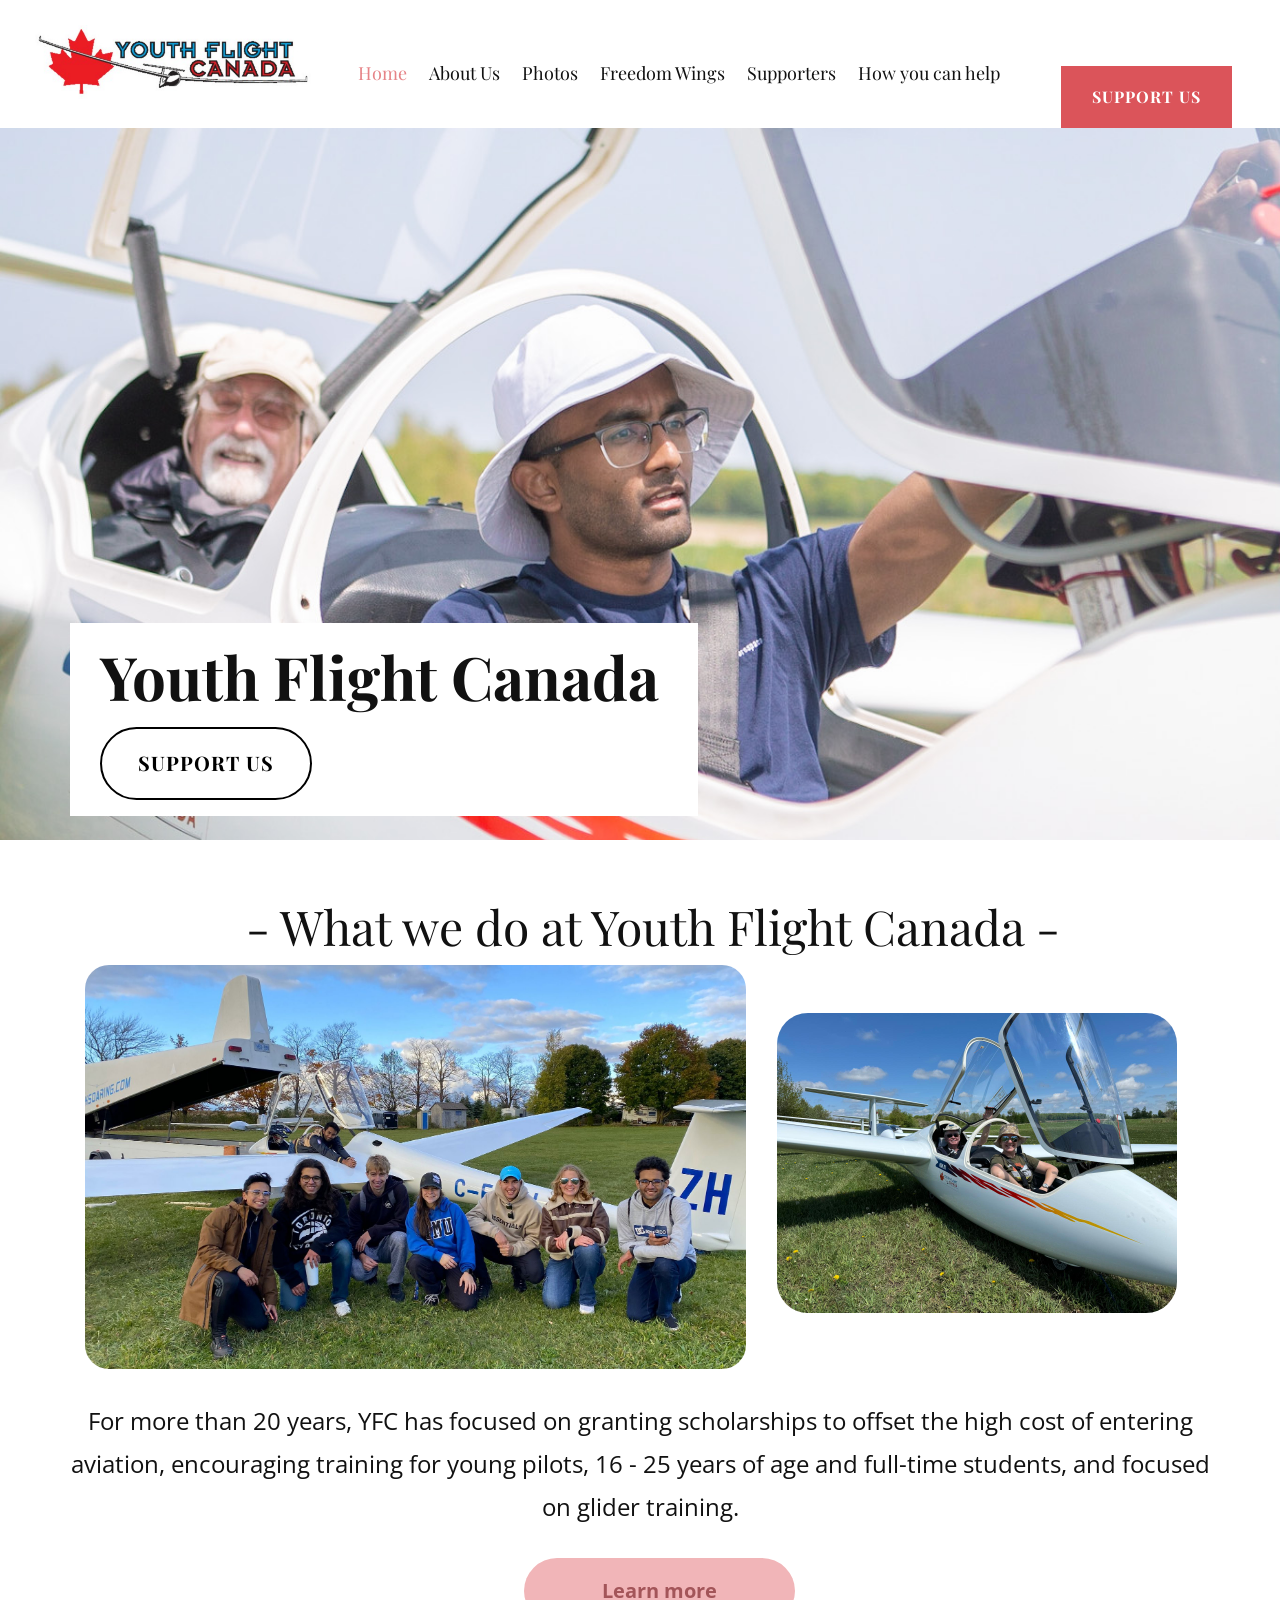
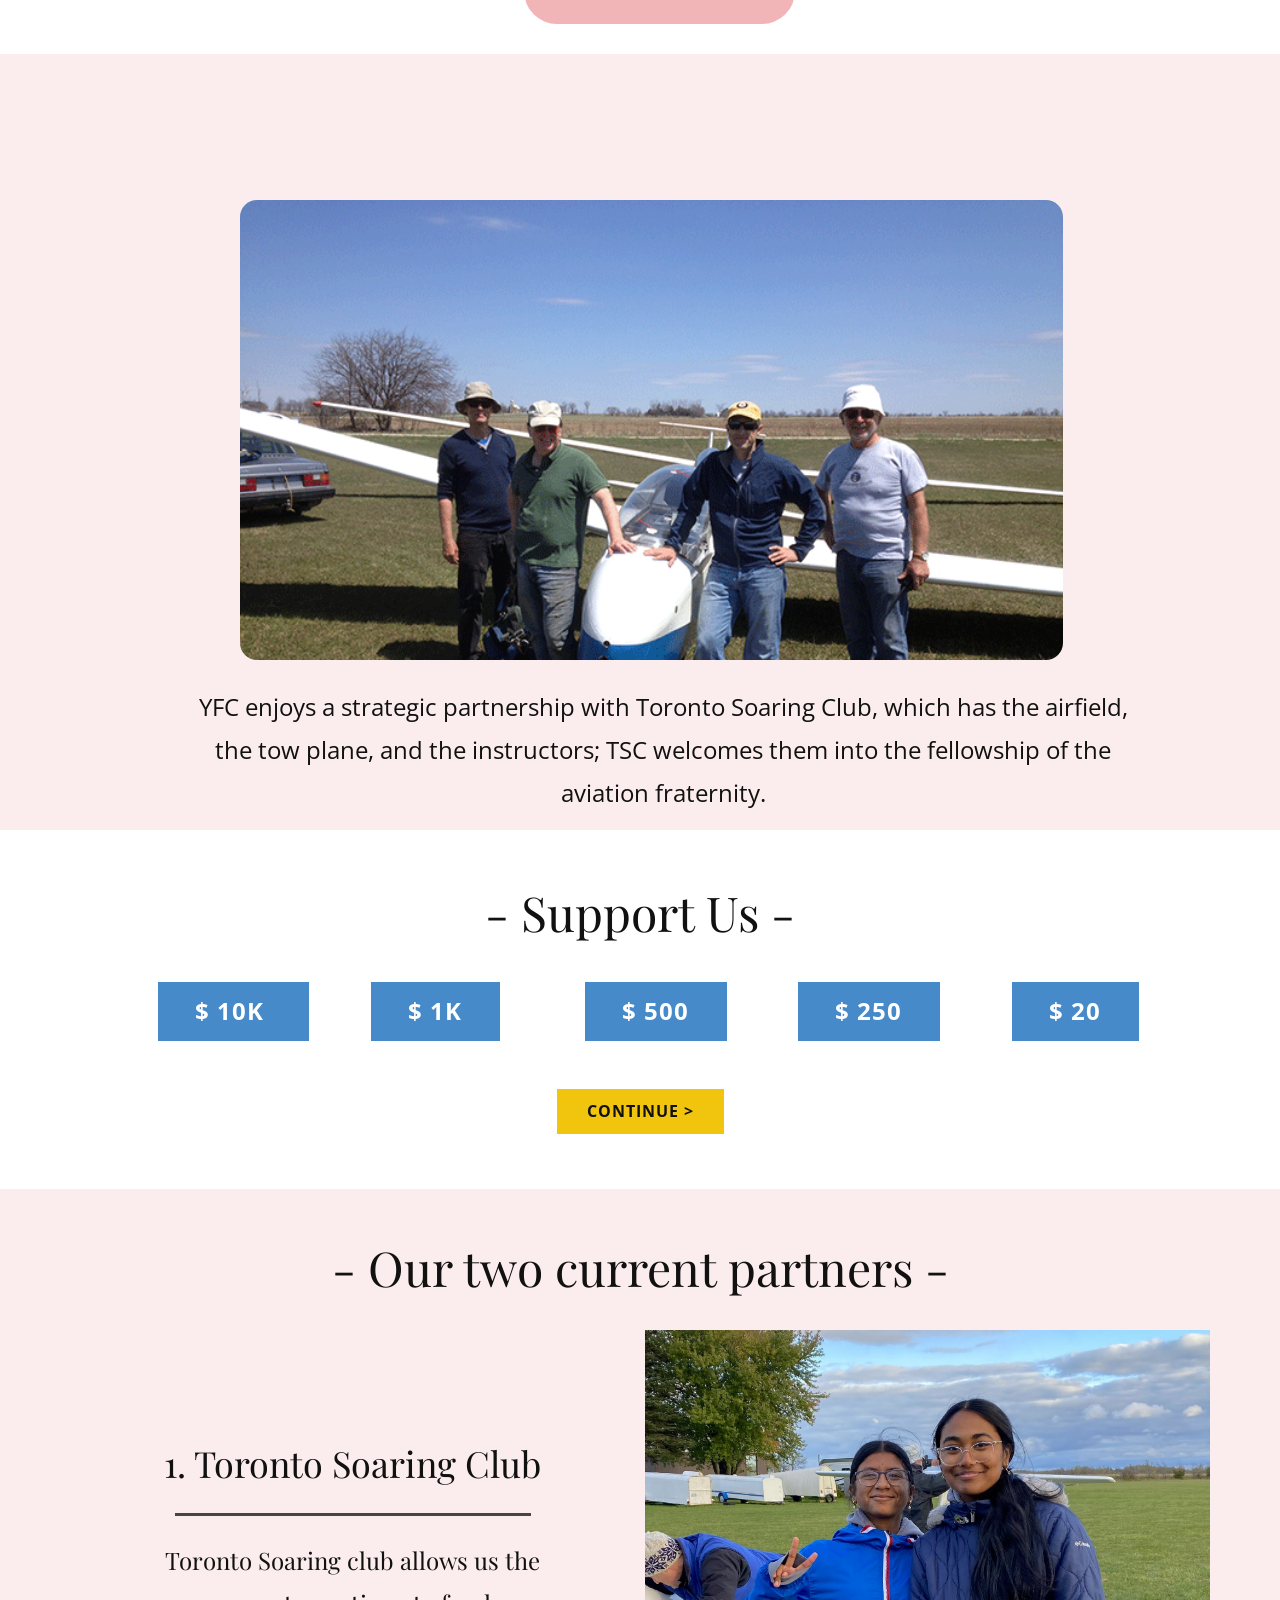
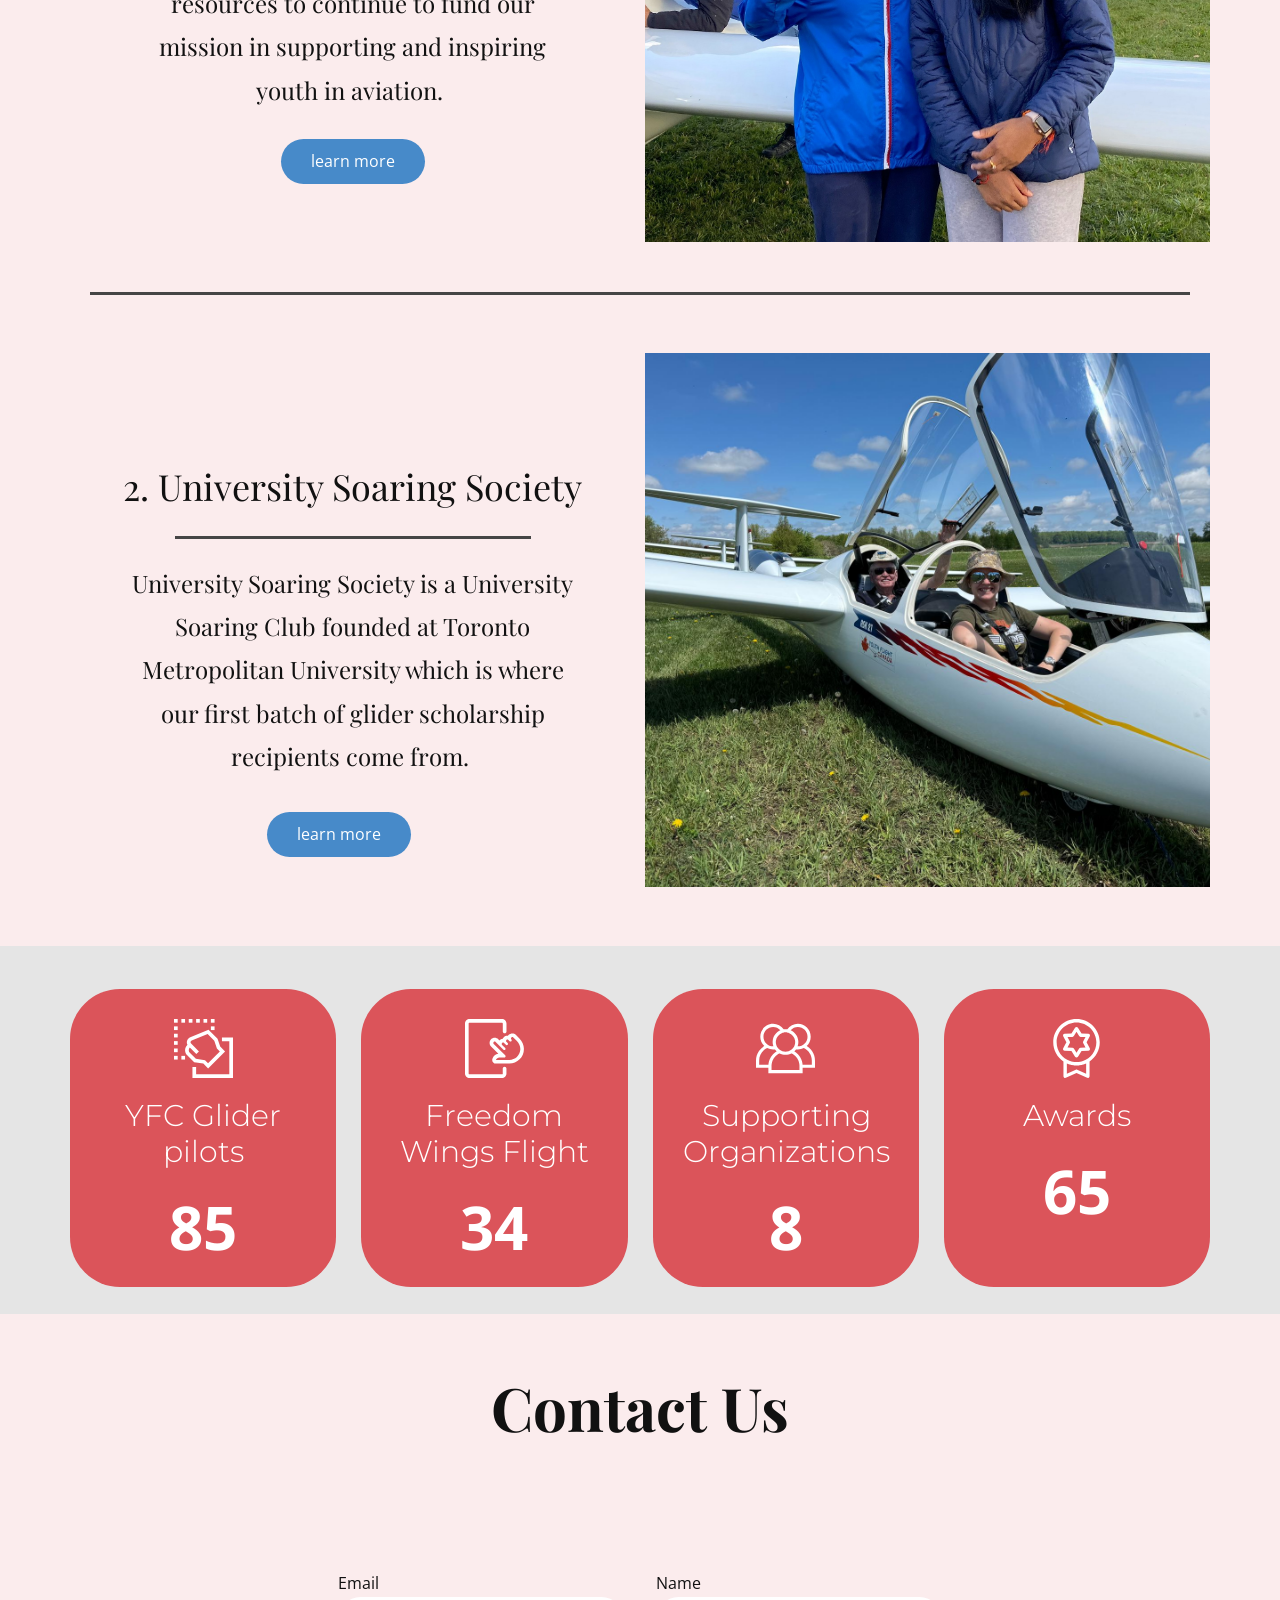
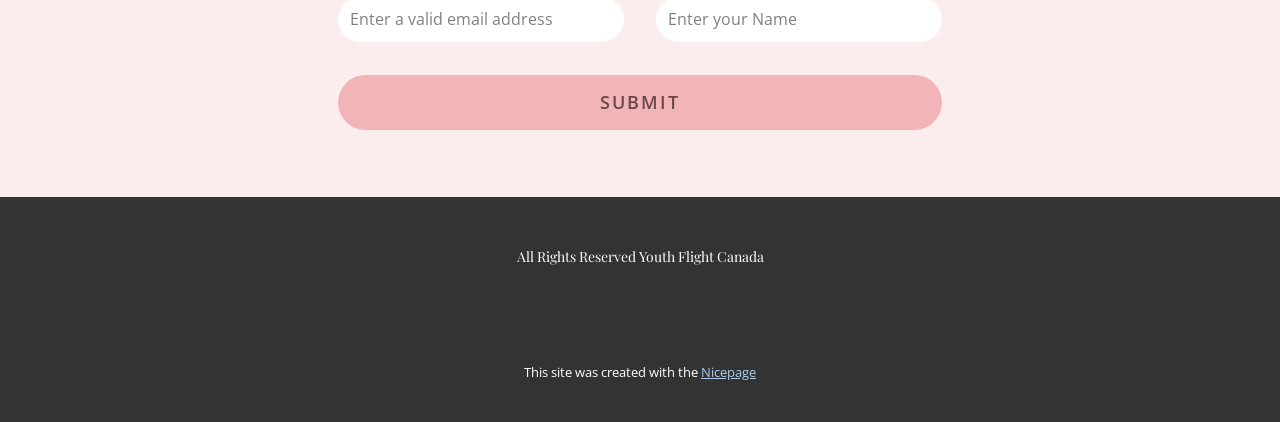
==== index.html @ b26a4bda "update website" ====
<!DOCTYPE html>
<html style="font-size: 16px;" lang="en"><head>
    <meta name="viewport" content="width=device-width, initial-scale=1.0">
    <meta charset="utf-8">
    <meta name="keywords" content="​​Interior Design, ​Welcome to Design Studio, ​Project Portfolio, What We Do, ​Transform your space, ​Upcoming Events, Building Services, Contact Us">
    <meta name="description" content="">
    <title>Home</title>
    <link rel="stylesheet" href="nicepage.css" media="screen">
<link rel="stylesheet" href="index.css" media="screen">
    <script class="u-script" type="text/javascript" src="jquery.js" defer=""></script>
    <script class="u-script" type="text/javascript" src="nicepage.js" defer=""></script>
    <meta name="generator" content="Nicepage 6.15.2, nicepage.com">
    <meta name="referrer" content="origin">
    <link id="u-theme-google-font" rel="stylesheet" href="https://fonts.googleapis.com/css?family=Playfair+Display:400,400i,500,500i,600,600i,700,700i,800,800i,900,900i|Open+Sans:300,300i,400,400i,500,500i,600,600i,700,700i,800,800i">
    <link id="u-page-google-font" rel="stylesheet" href="https://fonts.googleapis.com/css?family=Montserrat:100,100i,200,200i,300,300i,400,400i,500,500i,600,600i,700,700i,800,800i,900,900i">
    
    
    
    
    
    
    
    
    
    <script type="application/ld+json">{
		"@context": "http://schema.org",
		"@type": "Organization",
		"name": "Youth Flight Canada",
		"logo": "images/Screenshot2024-06-30at11.22.34AM.png"
}</script>
    <meta name="theme-color" content="#478ac9">
    <meta property="og:title" content="Home">
    <meta property="og:description" content="">
    <meta property="og:type" content="website">
  <meta data-intl-tel-input-cdn-path="intlTelInput/"></head>
  <body data-home-page="Home.html" data-home-page-title="Home" data-path-to-root="./" data-include-products="false" class="u-body u-xl-mode" data-lang="en"><header class="u-clearfix u-header u-white u-header" id="sec-9b5e"><div class="u-clearfix u-sheet u-sheet-1">
        <a href="#" class="u-image u-logo u-image-1" data-image-width="1028" data-image-height="276">
          <img src="images/Screenshot2024-06-30at11.22.34AM.png" class="u-logo-image u-logo-image-1">
        </a>
        <nav class="u-menu u-menu-dropdown u-offcanvas u-menu-1">
          <div class="menu-collapse" style="font-size: 1.125rem; letter-spacing: 0px;" wfd-invisible="true">
            <a class="u-button-style u-custom-left-right-menu-spacing u-custom-padding-bottom u-custom-text-active-color u-custom-top-bottom-menu-spacing u-nav-link u-text-active-palette-1-base u-text-hover-palette-2-base" href="#">
              <svg class="u-svg-link" viewBox="0 0 24 24"><use xlink:href="#menu-hamburger"></use></svg>
              <svg class="u-svg-content" version="1.1" id="menu-hamburger" viewBox="0 0 16 16" x="0px" y="0px" xmlns:xlink="http://www.w3.org/1999/xlink" xmlns="http://www.w3.org/2000/svg"><g><rect y="1" width="16" height="2"></rect><rect y="7" width="16" height="2"></rect><rect y="13" width="16" height="2"></rect>
</g></svg>
            </a>
          </div>
          <div class="u-custom-menu u-nav-container">
            <ul class="u-custom-font u-heading-font u-nav u-unstyled u-nav-1"><li class="u-nav-item"><a class="u-button-style u-nav-link u-text-active-palette-2-light-1 u-text-hover-palette-2-base" href="./" style="padding: 10px 11px;">Home</a>
</li><li class="u-nav-item"><a class="u-button-style u-nav-link u-text-active-palette-2-light-1 u-text-hover-palette-2-base" href="About-Us.html" style="padding: 10px 11px;">About Us</a><div class="u-nav-popup"><ul class="u-h-spacing-20 u-nav u-unstyled u-v-spacing-10"><li class="u-nav-item"><a class="u-button-style u-nav-link u-white">How to Join</a>
</li><li class="u-nav-item"><a class="u-button-style u-nav-link u-white" href="University-Soaring-Society.html">University Soaring Society</a>
</li><li class="u-nav-item"><a class="u-button-style u-nav-link u-white" href="Toronto-Soaring-Club.html">Toronto Soaring</a>
</li></ul>
</div>
</li><li class="u-nav-item"><a class="u-button-style u-nav-link u-text-active-palette-2-light-1 u-text-hover-palette-2-base" href="Photos.html" style="padding: 10px 11px;">Photos</a>
</li><li class="u-nav-item"><a class="u-button-style u-nav-link u-text-active-palette-2-light-1 u-text-hover-palette-2-base" href="Freedom-Wings.html" style="padding: 10px 11px;">Freedom Wings</a>
</li><li class="u-nav-item"><a class="u-button-style u-nav-link u-text-active-palette-2-light-1 u-text-hover-palette-2-base" href="Support.html" style="padding: 10px 11px;">Supporters</a>
</li><li class="u-nav-item"><a class="u-button-style u-nav-link u-text-active-palette-2-light-1 u-text-hover-palette-2-base" href="Help-Us.html" style="padding: 10px 11px;">How you can help</a>
</li></ul>
          </div>
          <div class="u-custom-menu u-nav-container-collapse" wfd-invisible="true">
            <div class="u-black u-container-style u-inner-container-layout u-opacity u-opacity-95 u-sidenav">
              <div class="u-inner-container-layout u-sidenav-overflow">
                <div class="u-menu-close"></div>
                <ul class="u-align-center u-nav u-popupmenu-items u-unstyled u-nav-3"><li class="u-nav-item"><a class="u-button-style u-nav-link" href="./">Home</a>
</li><li class="u-nav-item"><a class="u-button-style u-nav-link" href="About-Us.html">About Us</a><div class="u-nav-popup"><ul class="u-h-spacing-20 u-nav u-unstyled u-v-spacing-10"><li class="u-nav-item"><a class="u-button-style u-nav-link">How to Join</a>
</li><li class="u-nav-item"><a class="u-button-style u-nav-link" href="University-Soaring-Society.html">University Soaring Society</a>
</li><li class="u-nav-item"><a class="u-button-style u-nav-link" href="Toronto-Soaring-Club.html">Toronto Soaring</a>
</li></ul>
</div>
</li><li class="u-nav-item"><a class="u-button-style u-nav-link" href="Photos.html">Photos</a>
</li><li class="u-nav-item"><a class="u-button-style u-nav-link" href="Freedom-Wings.html">Freedom Wings</a>
</li><li class="u-nav-item"><a class="u-button-style u-nav-link" href="Support.html">Supporters</a>
</li><li class="u-nav-item"><a class="u-button-style u-nav-link" href="Help-Us.html">How you can help</a>
</li></ul>
              </div>
            </div>
            <div class="u-black u-menu-overlay u-opacity u-opacity-70" wfd-invisible="true"></div>
          </div>
        </nav>
        <a href="https://www.canadahelps.org/en/dn/15959" class="u-active-grey-15 u-border-none u-btn u-button-style u-custom-font u-heading-font u-hidden-xs u-hover-palette-1-base u-palette-2-base u-btn-1" target="_blank">support us </a>
      </div></header>
    <section class="u-clearfix u-image u-section-1" id="carousel_a6dd" data-image-width="1365" data-image-height="2048">
      <div class="u-clearfix u-sheet u-sheet-1">
        <div class="custom-expanded u-align-left u-container-style u-group u-white u-group-1" data-animation-name="customAnimationIn" data-animation-duration="1500" data-animation-delay="500">
          <div class="u-container-layout u-container-layout-1">
            <h1 class="u-align-left u-text u-text-1" data-animation-name="" data-animation-duration="0" data-animation-delay="0" data-animation-direction="">Youth Flight Canada</h1>
            <a href="#" class="u-active-grey-80 u-align-center u-border-2 u-border-active-grey-80 u-border-black u-border-hover-grey-80 u-btn u-btn-round u-button-style u-custom-font u-heading-font u-hover-grey-80 u-none u-radius-50 u-btn-1">support us </a>
          </div>
        </div>
      </div>
    </section>
    <section class="u-clearfix u-section-2" id="sec-aaba">
      <div class="u-clearfix u-sheet u-sheet-1">
        <h2 class="u-align-center u-text u-text-1">- What we do at Youth Flight Canada -&nbsp;</h2>
        <img class="u-image u-image-round u-radius u-image-1" src="images/IMG_1045.JPG" alt="" data-image-width="1920" data-image-height="1185">
        <img class="u-image u-image-round u-radius u-image-2" src="images/WhatsAppImage2024-05-21aS20.29.07.jpeg" alt="" data-image-width="1600" data-image-height="1200">
        <p class="u-align-center u-text u-text-default u-text-2"> For more than 20 years, YFC has focused on granting scholarships to offset the high cost of entering aviation, encouraging training for young pilots, 16 - 25 years of age and full-time students, and focused on glider training. <br>
        </p>
        <a href="#" class="u-active-palette-2-light-1 u-align-center u-border-none u-btn u-btn-round u-button-style u-hover-palette-2-light-1 u-palette-2-light-2 u-radius u-text-palette-2-dark-1 u-btn-1">Learn more </a>
      </div>
    </section>
    <section class="u-clearfix u-palette-2-light-3 u-section-3" id="carousel_c524">
      <div class="u-clearfix u-sheet u-sheet-1">
        <h2 class="u-text u-text-1" data-animation-name="customAnimationIn" data-animation-duration="1500">- Toronto Soaring &amp; Youth Flight Canada -&nbsp;&nbsp;</h2>
        <img class="u-image u-image-round u-radius u-image-1" src="images/May11-2014-1.png" alt="" data-image-width="680" data-image-height="510">
        <p class="u-align-center u-text u-text-2"> YFC enjoys a strategic partnership with Toronto Soaring Club, which has the airfield, the tow plane, and the instructors; TSC welcomes them into the fellowship of the aviation fraternity.<br>
        </p>
      </div>
    </section>
    <section class="u-align-center u-clearfix u-white u-section-4" id="carousel_9206">
      <div class="u-clearfix u-sheet u-sheet-1">
        <h2 class="u-text u-text-1">&nbsp;- Support Us -&nbsp;</h2>
        <div class="u-list u-list-1">
          <div class="u-repeater u-repeater-1">
            <div class="u-container-style u-list-item u-repeater-item">
              <div class="u-container-layout u-similar-container u-container-layout-1">
                <a href="#" class="u-btn u-button-style u-custom-item u-hover-palette-1-dark-1 u-palette-1-base u-btn-1">$ 10k&nbsp;</a>
              </div>
            </div>
            <div class="u-container-style u-list-item u-repeater-item">
              <div class="u-container-layout u-similar-container u-container-layout-2">
                <a href="#" class="u-btn u-button-style u-custom-item u-hover-palette-1-dark-1 u-palette-1-base u-btn-2">$ 1k</a>
              </div>
            </div>
            <div class="u-container-style u-list-item u-repeater-item">
              <div class="u-container-layout u-similar-container u-container-layout-3">
                <a href="#" class="u-btn u-button-style u-custom-item u-hover-palette-1-dark-1 u-palette-1-base u-btn-3">$ 500 </a>
              </div>
            </div>
            <div class="u-container-style u-list-item u-repeater-item">
              <div class="u-container-layout u-similar-container u-container-layout-4">
                <a href="#" class="u-btn u-button-style u-custom-item u-hover-palette-1-dark-1 u-palette-1-base u-btn-4">$ 250 </a>
              </div>
            </div>
            <div class="u-container-style u-list-item u-repeater-item">
              <div class="u-container-layout u-similar-container u-container-layout-5">
                <a href="#" class="u-btn u-button-style u-custom-item u-hover-palette-1-dark-1 u-palette-1-base u-btn-5">$ 20 </a>
              </div>
            </div>
          </div>
        </div>
        <a href="#" class="u-btn u-button-style u-hover-palette-1-dark-1 u-palette-3-base u-btn-6">continue &gt; </a>
      </div>
    </section>
    <section class="u-clearfix u-palette-2-light-3 u-section-5" id="sec-a374">
      <div class="u-clearfix u-sheet u-sheet-1">
        <h2 class="u-align-center u-text u-text-1">- Our two current partners - </h2>
        <div class="data-layout-selected u-clearfix u-expanded-width u-gutter-10 u-layout-wrap u-layout-wrap-1">
          <div class="u-layout" style="">
            <div class="u-layout-row" style="">
              <div class="u-container-style u-layout-cell u-left-cell u-size-30 u-size-xs-60 u-layout-cell-1" src="">
                <div class="u-container-layout u-container-layout-1">
                  <p class="u-align-center u-custom-font u-heading-font u-text u-text-2">1. Toronto Soaring Club</p>
                  <div class="u-border-3 u-border-grey-dark-1 u-line u-line-horizontal u-line-1"></div>
                  <p class="u-align-center u-custom-font u-heading-font u-text u-text-3">Toronto Soaring club allows us the resources to continue to fund our mission in supporting and inspiring youth in aviation.&nbsp;</p>
                  <a href="#" class="u-align-center u-btn u-btn-round u-button-style u-radius-50 u-btn-1">learn more</a>
                </div>
              </div>
              <div class="u-align-center u-container-style u-image u-layout-cell u-right-cell u-size-30 u-size-xs-60 u-image-1" src="" data-image-width="2048" data-image-height="1686">
                <div class="u-container-layout u-valign-middle u-container-layout-2" src=""></div>
              </div>
            </div>
          </div>
        </div>
        <div class="u-border-3 u-border-grey-dark-1 u-line u-line-horizontal u-line-2"></div>
        <div class="data-layout-selected u-clearfix u-expanded-width u-gutter-10 u-layout-wrap u-layout-wrap-2">
          <div class="u-layout" style="">
            <div class="u-layout-row" style="">
              <div class="u-container-style u-layout-cell u-left-cell u-size-30 u-size-xs-60 u-layout-cell-3" src="">
                <div class="u-container-layout u-container-layout-3">
                  <p class="u-align-center u-custom-font u-heading-font u-text u-text-4">2. University Soaring Society</p>
                  <div class="u-border-3 u-border-grey-dark-1 u-line u-line-horizontal u-line-3"></div>
                  <p class="u-align-center u-custom-font u-heading-font u-text u-text-5">University Soaring Society is a University Soaring Club founded at Toronto Metropolitan University which is where our first batch of glider scholarship recipients come from.&nbsp;</p>
                  <a href="#" class="u-align-center u-btn u-btn-round u-button-style u-radius-50 u-btn-2">learn more</a>
                </div>
              </div>
              <div class="u-align-center u-container-style u-image u-layout-cell u-right-cell u-size-30 u-size-xs-60 u-image-2" src="" data-image-width="1600" data-image-height="1200">
                <div class="u-container-layout u-valign-middle u-container-layout-4" src=""></div>
              </div>
            </div>
          </div>
        </div>
      </div>
    </section>
    <section class="u-align-center u-clearfix u-grey-10 u-section-6" src="" id="carousel_d8b4">
      <div class="u-clearfix u-sheet u-sheet-1">
        <div class="u-expanded-width u-list u-list-1">
          <div class="u-repeater u-repeater-1">
            <div class="u-align-center u-container-style u-list-item u-palette-2-base u-radius-50 u-repeater-item u-shape-round u-video-cover">
              <div class="u-container-layout u-similar-container u-valign-middle-md u-valign-middle-sm u-valign-middle-xs u-container-layout-1"><span class="u-icon u-icon-circle u-text-white u-icon-1"><svg class="u-svg-link" preserveAspectRatio="xMidYMin slice" viewBox="0 0 128 128" style=""><use xlink:href="#svg-07bd"></use></svg><svg class="u-svg-content" viewBox="0 0 128 128" id="svg-07bd"><polygon points="104 40 104 48 120 48 120 120 48 120 48 104 40 104 40 128 128 128 128 40"></polygon><rect x="80" width="8" height="8"></rect><rect x="16" width="8" height="8"></rect><rect x="32" width="8" height="8"></rect><rect x="16" y="80" width="8" height="8"></rect><rect x="48" width="8" height="8"></rect><rect x="64" width="8" height="8"></rect><rect width="8" height="8"></rect><rect y="48" width="8" height="8"></rect><rect y="64" width="8" height="8"></rect><rect y="32" width="8" height="8"></rect><rect y="16" width="8" height="8"></rect><rect x="80" y="16" width="8" height="8"></rect><rect y="80" width="8" height="8"></rect><path d="m63.6 96.8 10.4 10.4 36.8-36.8-10.6-10.6-5.7-17-19.6-19.5-39.5 16.2c-6.1 2.5-9.1 9.5-6.5 15.7l0.3 0.6-0.5 0.5c-6.2 6.2-6.2 16.4 0 22.6l15.1 15.1 19.8 2.8zm-31.6-29.2c0-2.1 0.8-4.2 2.3-5.7l14.1 14.1 5.7-5.7-17-17c-1.6-1.6-1.6-4.1 0-5.7 0.4-0.4 0.8-0.7 1.3-0.9l34.6-14 14.4 14.4 5.7 17 6.3 6.3-25.5 25.5-6.6-6.6-19.8-2.8-13.2-13.3c-1.5-1.5-2.3-3.5-2.3-5.6z"></path></svg>
            
            
          </span>
                <h4 class="u-custom-font u-font-montserrat u-text u-text-body-alt-color u-text-default u-text-1">YFC Glider pilots</h4>
                <p class="u-text u-text-body-alt-color u-text-default u-text-2" data-animation-name="counter" data-animation-event="scroll" data-animation-duration="3000">100</p>
              </div>
            </div>
            <div class="u-align-center u-container-style u-list-item u-palette-2-base u-radius-50 u-repeater-item u-shape-round u-video-cover">
              <div class="u-container-layout u-similar-container u-valign-middle-md u-valign-middle-sm u-valign-middle-xs u-container-layout-2"><span class="u-icon u-icon-circle u-text-white u-icon-2"><svg class="u-svg-link" preserveAspectRatio="xMidYMin slice" viewBox="0 0 128 128" style=""><use xlink:href="#svg-5545"></use></svg><svg class="u-svg-content" viewBox="0 0 128 128" id="svg-5545"><path d="m102.7 39.2c0.8 0 1.5 0.3 2.1 0.9l7.8 7.8c4.8 4.8 7.7 11.5 7.4 18.3-0.6 12.6-11 22.6-23.7 22.6h-29c-0.1 0-0.1-0.1-0.1-0.2 1.1-3 4.1-5.2 7.5-5.2h10.5c0.9 0 1.8-0.4 2.3-1.1 0.8-1.1 0.7-2.6-0.3-3.5l-24.9-24.8c-0.6-0.6-0.9-1.3-0.9-2.1s0.3-1.5 0.9-2.1 1.3-0.8 2.1-0.8 1.5 0.3 2.1 0.8l16.9 16.9c0.5 0.5 1.2 0.8 1.9 0.8s1.4-0.3 1.9-0.8 0.8-1.2 0.8-1.9-0.3-1.4-0.8-1.9l-6.7-6.7c-0.6-0.6-0.9-1.3-0.9-2.1s0.3-1.5 0.9-2.1 1.3-0.8 2.1-0.8 1.5 0.3 2.1 0.8l4 4c0.5 0.5 1.2 0.8 1.9 0.8s1.4-0.3 1.9-0.8 0.8-1.2 0.8-1.9-0.3-1.4-0.8-1.9l-2.7-2.7c-0.5-0.5-0.8-1.2-0.8-2s0.3-1.5 0.9-2.1 1.3-0.9 2.1-0.9 1.5 0.3 2.1 0.9l2.7 2.7c0.5 0.5 1.2 0.8 1.9 0.8s1.4-0.3 1.9-0.8 0.8-1.2 0.8-1.9-0.2-1.3-0.7-1.8c-0.8-0.9-1.2-2.1-0.8-3.3 0.5-1.3 1.6-1.9 2.8-1.9m0-8c-2.9 0-5.7 1.1-7.8 3.2-0.7 0.7-1.2 1.4-1.7 2.1 0 0-0.1 0.1-0.1 0-0.4 0-0.8-0.1-1.1-0.1-2.9 0-5.7 1.1-7.8 3.2-1 1-1.8 2.2-2.3 3.4 0 0 0 0.1-0.1 0.1-2.6 0.2-5.1 1.3-6.9 3.2l-0.2 0.2-2.5-2.5c-2-2-4.9-3.2-7.8-3.2s-5.7 1.1-7.8 3.2-3.2 4.9-3.2 7.8c0 3 1.2 5.7 3.2 7.8l15.8 15.8c0.1 0.1 0 0.2-0.1 0.2-5.8 0.8-10.8 4.8-12.8 10.5-1.9 5.2 2 10.7 7.5 10.7h29.1c8.5 0 16.4-3.3 22.4-9.3 6.1-6.1 9.4-14.3 9.3-23-0.1-8.4-3.8-16.4-9.8-22.4l-7.8-7.8c-1.8-2-4.6-3.1-7.5-3.1z"></path><path d="m82.1 118c0 1.1-0.9 2-2 2h-70.2c-1.1 0-2-0.9-2-2v-108c0-1.1 0.9-2 2-2h70.1c1.1 0 2 0.9 2 2v16.9c0 2.2 1.8 4 4 4s4-1.8 4-4v-16.9c0-5.5-4.5-10-9.9-10h-70.2c-5.4 0-9.9 4.5-9.9 10v108c0 5.5 4.5 10 9.9 10h70.1c5.5 0 9.9-4.5 9.9-10v-10.6c0-2.2-1.8-4-4-4s-4 1.8-4 4v10.6z"></path></svg>
            
            
          </span>
                <h4 class="u-custom-font u-font-montserrat u-text u-text-body-alt-color u-text-default u-text-3">Freedom Wings Flight </h4>
                <p class="u-text u-text-body-alt-color u-text-default u-text-4" data-animation-name="counter" data-animation-event="scroll" data-animation-duration="3000">40</p>
              </div>
            </div>
            <div class="u-align-center u-container-style u-list-item u-palette-2-base u-radius-50 u-repeater-item u-shape-round u-video-cover">
              <div class="u-container-layout u-similar-container u-valign-middle-md u-valign-middle-sm u-valign-middle-xs u-container-layout-3"><span class="u-icon u-icon-circle u-icon-3"><svg class="u-svg-link" preserveAspectRatio="xMidYMin slice" viewBox="0 0 372.483 372.483" style=""><use xlink:href="#svg-32f8"></use></svg><svg class="u-svg-content" viewBox="0 0 372.483 372.483" x="0px" y="0px" id="svg-32f8" style="enable-background:new 0 0 372.483 372.483;"><g id="XMLID_10_"><g><path d="M372.482,263.045c0-21.796-6.527-42.842-18.877-60.863c-8.883-12.962-20.322-23.726-33.578-31.725    c15.607-14.78,25.372-35.67,25.372-58.811c0-44.684-36.354-81.038-81.037-81.038c-26.496,0-51.316,13.104-66.392,34.615    c-3.831-0.558-7.745-0.859-11.729-0.859s-7.897,0.302-11.728,0.859c-15.077-21.511-39.897-34.615-66.392-34.615    c-44.684,0-81.038,36.354-81.038,81.038c0,23.141,9.765,44.031,25.373,58.811c-13.257,7.998-24.696,18.763-33.578,31.724    C6.528,220.203,0,241.249,0,263.045v45.075h78.121v33.755h216.242V308.12h78.12v-45.075H372.482z M264.362,50.609    c33.656,0,61.037,27.381,61.037,61.038s-27.381,61.038-61.037,61.038c-0.603,0-1.206-0.009-1.81-0.027    c0.046-0.128,0.084-0.259,0.129-0.387c1.042-2.954,1.911-5.988,2.608-9.087c0.049-0.22,0.105-0.438,0.152-0.659    c0.181-0.836,0.34-1.68,0.495-2.526c0.073-0.4,0.148-0.799,0.215-1.2c0.126-0.755,0.24-1.513,0.345-2.274    c0.073-0.529,0.139-1.058,0.202-1.588c0.079-0.672,0.156-1.345,0.219-2.022c0.064-0.691,0.112-1.383,0.158-2.076    c0.036-0.546,0.081-1.09,0.106-1.639c0.055-1.177,0.086-2.356,0.09-3.536c0-0.087,0.007-0.172,0.007-0.26    c0-0.047-0.004-0.094-0.004-0.141c-0.002-1.205-0.037-2.403-0.091-3.597c-0.016-0.347-0.037-0.693-0.057-1.039    c-0.059-1.015-0.136-2.025-0.231-3.03c-0.022-0.228-0.04-0.456-0.063-0.683c-3.022-29.209-21.475-54.21-48.095-65.774    C230.208,58.253,246.8,50.609,264.362,50.609z M165.122,88.131c0.195-0.071,0.392-0.138,0.587-0.208    c0.607-0.217,1.219-0.423,1.834-0.622c0.466-0.149,0.935-0.293,1.407-0.431c0.343-0.101,0.687-0.198,1.032-0.294    c0.616-0.169,1.235-0.334,1.86-0.485c4.62-1.122,9.438-1.731,14.397-1.731c4.963,0.004,9.783,0.614,14.404,1.736    c0.621,0.15,1.236,0.314,1.849,0.482c0.35,0.097,0.7,0.195,1.047,0.298c0.466,0.137,0.93,0.279,1.391,0.426    c0.623,0.201,1.242,0.409,1.856,0.629c0.189,0.067,0.378,0.131,0.566,0.2c20.413,7.549,35.718,25.716,39.182,47.763    c0.027,0.176,0.053,0.353,0.079,0.53c0.111,0.747,0.204,1.5,0.287,2.255c0.03,0.278,0.062,0.555,0.089,0.834    c0.066,0.689,0.115,1.383,0.159,2.079c0.018,0.298,0.043,0.595,0.057,0.894c0.042,0.889,0.065,1.783,0.068,2.682    c0,0.078,0.005,0.154,0.005,0.232c0,0.036-0.002,0.073-0.002,0.109c-0.002,0.87-0.028,1.734-0.066,2.595    c-0.012,0.271-0.024,0.542-0.04,0.812c-0.047,0.832-0.109,1.66-0.189,2.482c-0.031,0.318-0.073,0.635-0.109,0.952    c-0.061,0.532-0.129,1.063-0.203,1.591c-0.058,0.411-0.116,0.823-0.182,1.232c-0.101,0.623-0.213,1.242-0.333,1.859    c-0.107,0.549-0.224,1.096-0.346,1.642c-0.073,0.329-0.149,0.658-0.228,0.985c-0.195,0.811-0.409,1.617-0.637,2.42    c-0.091,0.319-0.176,0.64-0.272,0.956c-0.139,0.46-0.289,0.916-0.438,1.372c-0.12,0.365-0.243,0.728-0.37,1.09    c-0.144,0.411-0.286,0.823-0.438,1.231c-0.259,0.693-0.531,1.38-0.814,2.061c-0.126,0.304-0.26,0.605-0.391,0.908    c-0.247,0.567-0.501,1.131-0.765,1.689c-0.031,0.066-0.062,0.132-0.093,0.198c-0.095,0.198-0.189,0.397-0.286,0.595    c-0.296,0.604-0.604,1.201-0.92,1.793c-0.123,0.23-0.242,0.463-0.368,0.692c-0.008,0.015-0.016,0.029-0.024,0.043    c-0.346,0.63-0.707,1.25-1.074,1.866c-0.146,0.244-0.29,0.489-0.439,0.73c-0.4,0.649-0.811,1.291-1.234,1.923    c-0.263,0.393-0.538,0.778-0.81,1.165c-0.231,0.328-0.461,0.657-0.698,0.98c-0.307,0.418-0.62,0.831-0.938,1.242    c-0.216,0.279-0.434,0.556-0.654,0.832c-0.336,0.42-0.675,0.838-1.021,1.249c-0.215,0.255-0.436,0.505-0.655,0.756    c-0.36,0.413-0.719,0.827-1.089,1.23c-0.22,0.239-0.448,0.469-0.672,0.705c-0.602,0.635-1.218,1.256-1.846,1.865    c-0.373,0.361-0.744,0.723-1.126,1.074c-0.264,0.243-0.535,0.479-0.804,0.718c-0.438,0.389-0.879,0.774-1.328,1.15    c-0.228,0.191-0.458,0.38-0.689,0.568c-0.543,0.442-1.093,0.875-1.652,1.299c-0.152,0.115-0.302,0.232-0.455,0.346    c-10.16,7.553-22.736,12.03-36.34,12.03c-13.605,0-26.183-4.478-36.343-12.033c-0.15-0.112-0.297-0.227-0.446-0.34    c-0.561-0.425-1.114-0.861-1.659-1.305c-0.229-0.187-0.458-0.374-0.684-0.564c-0.451-0.378-0.893-0.765-1.333-1.155    c-0.267-0.238-0.537-0.472-0.8-0.714c-0.383-0.352-0.755-0.715-1.129-1.076c-0.631-0.611-1.248-1.234-1.852-1.871    c-0.221-0.233-0.447-0.46-0.664-0.696c-0.371-0.404-0.73-0.819-1.09-1.232c-0.219-0.251-0.439-0.5-0.654-0.755    c-0.347-0.411-0.685-0.829-1.021-1.248c-0.22-0.276-0.439-0.553-0.655-0.833c-0.317-0.41-0.63-0.823-0.937-1.241    c-0.237-0.324-0.468-0.654-0.699-0.983c-0.272-0.386-0.546-0.77-0.808-1.162c-0.425-0.635-0.838-1.279-1.239-1.93    c-0.147-0.239-0.289-0.48-0.433-0.721c-0.373-0.625-0.738-1.253-1.089-1.892c-0.129-0.235-0.251-0.474-0.378-0.71    c-0.316-0.594-0.625-1.193-0.922-1.798c-0.106-0.215-0.209-0.432-0.312-0.648c-0.016-0.033-0.031-0.066-0.046-0.099    c-0.277-0.584-0.542-1.174-0.801-1.769c-0.123-0.283-0.248-0.565-0.366-0.849c-0.29-0.696-0.567-1.398-0.832-2.106    c-0.143-0.382-0.275-0.768-0.41-1.153c-0.139-0.395-0.273-0.793-0.404-1.192c-0.141-0.432-0.283-0.864-0.415-1.298    c-0.197-0.649-0.383-1.302-0.558-1.959c-0.123-0.461-0.234-0.926-0.347-1.39c-0.088-0.365-0.173-0.73-0.254-1.097    c-0.1-0.45-0.201-0.899-0.291-1.351c-0.139-0.704-0.266-1.412-0.38-2.124c-0.062-0.384-0.116-0.769-0.171-1.153    c-0.081-0.569-0.154-1.141-0.219-1.715c-0.032-0.283-0.069-0.566-0.098-0.849c-0.083-0.843-0.146-1.692-0.194-2.544    c-0.014-0.245-0.025-0.49-0.036-0.735c-0.041-0.911-0.07-1.825-0.07-2.745c0-0.986,0.028-1.965,0.075-2.94    c0.013-0.265,0.035-0.528,0.05-0.792c0.044-0.732,0.097-1.462,0.167-2.188c0.024-0.253,0.053-0.505,0.08-0.757    c0.086-0.786,0.183-1.568,0.299-2.345c0.022-0.151,0.044-0.303,0.068-0.454C129.393,113.864,144.701,95.685,165.122,88.131z     M47.083,111.647c0-33.656,27.381-61.038,61.038-61.038c17.563,0,34.154,7.645,45.625,20.529    c-26.629,11.568-45.086,36.581-48.099,65.802c-0.021,0.198-0.036,0.397-0.055,0.596c-0.1,1.041-0.179,2.086-0.239,3.137    c-0.018,0.32-0.038,0.639-0.053,0.96c-0.057,1.251-0.096,2.506-0.096,3.77c0,1.276,0.037,2.549,0.097,3.821    c0.024,0.512,0.066,1.019,0.099,1.528c0.049,0.732,0.099,1.464,0.167,2.194c0.06,0.649,0.134,1.294,0.21,1.939    c0.066,0.562,0.136,1.122,0.214,1.682c0.102,0.735,0.212,1.467,0.333,2.196c0.073,0.433,0.153,0.865,0.232,1.297    c0.15,0.816,0.303,1.63,0.477,2.437c0.058,0.266,0.124,0.53,0.184,0.795c0.679,3.003,1.522,5.943,2.526,8.81    c0.064,0.185,0.12,0.372,0.185,0.556c-0.603,0.018-1.207,0.027-1.809,0.027C74.464,172.684,47.083,145.303,47.083,111.647z     M94.888,239.148c-0.22,0.347-0.43,0.7-0.646,1.049c-0.457,0.738-0.91,1.478-1.348,2.225c-0.245,0.417-0.481,0.837-0.719,1.257    c-0.394,0.693-0.783,1.388-1.161,2.089c-0.238,0.441-0.472,0.884-0.704,1.327c-0.364,0.697-0.719,1.398-1.067,2.101    c-0.219,0.442-0.437,0.883-0.649,1.327c-0.354,0.741-0.695,1.488-1.032,2.236c-0.183,0.407-0.371,0.811-0.548,1.22    c-0.39,0.896-0.762,1.799-1.127,2.705c-0.107,0.265-0.221,0.527-0.325,0.792c-0.463,1.177-0.906,2.362-1.326,3.553    c-0.096,0.273-0.182,0.549-0.277,0.822c-0.316,0.918-0.624,1.839-0.915,2.764c-0.133,0.425-0.256,0.852-0.384,1.278    c-0.235,0.784-0.466,1.569-0.683,2.359c-0.129,0.47-0.252,0.941-0.375,1.413c-0.198,0.758-0.388,1.518-0.568,2.281    c-0.115,0.483-0.227,0.966-0.334,1.45c-0.172,0.773-0.333,1.549-0.488,2.326c-0.093,0.467-0.189,0.934-0.276,1.403    c-0.157,0.846-0.298,1.696-0.435,2.547c-0.064,0.4-0.135,0.798-0.195,1.198c-0.186,1.25-0.355,2.503-0.497,3.762    c-0.002,0.015-0.003,0.03-0.004,0.045c-0.129,1.145-0.24,2.292-0.333,3.443H20v-25.075c0-34.258,19.694-65.013,50.548-79.631    c11.24,5.908,24.017,9.271,37.572,9.271c3.92,0,7.852-0.29,11.754-0.864c0.608,0.867,1.226,1.725,1.866,2.567    c0.216,0.283,0.44,0.559,0.66,0.839c0.632,0.808,1.273,1.607,1.935,2.39c0.271,0.321,0.549,0.635,0.825,0.952    c0.62,0.712,1.25,1.415,1.894,2.104c0.338,0.363,0.682,0.72,1.026,1.077c0.589,0.607,1.186,1.205,1.793,1.794    c0.228,0.221,0.443,0.455,0.673,0.674c-0.869,0.525-1.73,1.063-2.583,1.612c-0.139,0.089-0.275,0.183-0.413,0.273    c-0.853,0.554-1.697,1.12-2.533,1.697c-0.289,0.2-0.577,0.402-0.865,0.604c-0.745,0.525-1.482,1.059-2.213,1.602    c-0.231,0.172-0.465,0.34-0.694,0.514c-0.93,0.703-1.849,1.419-2.756,2.151c-0.198,0.16-0.392,0.325-0.59,0.487    c-0.722,0.591-1.437,1.192-2.143,1.802c-0.274,0.236-0.546,0.474-0.818,0.713c-0.707,0.623-1.405,1.255-2.096,1.896    c-0.18,0.167-0.364,0.331-0.543,0.5c-0.848,0.798-1.683,1.611-2.506,2.438c-0.214,0.215-0.423,0.434-0.635,0.65    c-0.63,0.643-1.253,1.293-1.868,1.952c-0.244,0.262-0.488,0.524-0.73,0.789c-0.692,0.756-1.374,1.522-2.045,2.299    c-0.105,0.122-0.214,0.24-0.319,0.363c-0.765,0.893-1.513,1.803-2.251,2.722c-0.206,0.256-0.407,0.516-0.61,0.775    c-0.555,0.705-1.102,1.417-1.64,2.136c-0.208,0.278-0.417,0.554-0.622,0.834c-0.704,0.96-1.399,1.928-2.074,2.913    C96.274,236.998,95.572,238.069,94.888,239.148z M98.121,321.876v-13.755v-11.32c0-1.11,0.021-2.216,0.062-3.319    c0.013-0.363,0.042-0.723,0.06-1.085c0.036-0.736,0.07-1.473,0.124-2.206c0.033-0.445,0.083-0.886,0.123-1.33    c0.058-0.646,0.11-1.293,0.182-1.935c0.053-0.47,0.122-0.937,0.182-1.406c0.078-0.611,0.151-1.223,0.241-1.831    c0.073-0.484,0.161-0.964,0.241-1.446c0.098-0.586,0.189-1.174,0.299-1.757c0.093-0.493,0.201-0.981,0.302-1.472    c0.116-0.566,0.227-1.134,0.354-1.696c0.112-0.496,0.24-0.987,0.36-1.481c0.135-0.55,0.264-1.103,0.409-1.65    c0.132-0.497,0.278-0.989,0.418-1.482c0.152-0.537,0.3-1.075,0.462-1.608c0.151-0.496,0.317-0.988,0.476-1.481    c0.17-0.523,0.335-1.047,0.514-1.566c0.17-0.491,0.353-0.978,0.531-1.465c0.188-0.514,0.372-1.03,0.569-1.54    c0.188-0.485,0.388-0.964,0.583-1.446c0.205-0.503,0.407-1.009,0.621-1.508c0.207-0.481,0.425-0.957,0.64-1.433    c0.221-0.491,0.44-0.984,0.67-1.47c0.225-0.475,0.461-0.944,0.694-1.415c0.238-0.48,0.473-0.961,0.719-1.436    c0.243-0.468,0.496-0.93,0.747-1.393c0.254-0.469,0.505-0.938,0.767-1.402c0.26-0.46,0.53-0.913,0.797-1.368    c0.27-0.458,0.538-0.917,0.817-1.371c0.277-0.451,0.563-0.895,0.848-1.341c0.286-0.447,0.57-0.894,0.864-1.336    s0.596-0.878,0.898-1.314c0.301-0.435,0.601-0.87,0.909-1.3c0.31-0.432,0.629-0.858,0.948-1.285    c0.316-0.423,0.631-0.846,0.954-1.263c0.326-0.421,0.66-0.836,0.994-1.252c0.331-0.412,0.663-0.823,1.001-1.229    c0.341-0.408,0.689-0.811,1.037-1.213c0.347-0.401,0.695-0.802,1.05-1.198c0.355-0.396,0.718-0.786,1.08-1.176    c0.362-0.389,0.724-0.776,1.093-1.158c0.37-0.384,0.747-0.762,1.125-1.139c0.377-0.377,0.756-0.752,1.14-1.123    c0.383-0.369,0.772-0.733,1.163-1.096c0.392-0.364,0.786-0.727,1.185-1.085c0.398-0.356,0.8-0.707,1.205-1.056    c0.406-0.351,0.815-0.7,1.228-1.044c0.411-0.342,0.826-0.679,1.244-1.014c0.421-0.338,0.845-0.673,1.273-1.004    c0.423-0.326,0.85-0.648,1.279-0.968c0.436-0.325,0.875-0.646,1.319-0.963c0.434-0.311,0.872-0.617,1.313-0.921    c0.452-0.311,0.906-0.618,1.364-0.921c0.445-0.294,0.894-0.585,1.345-0.872c0.467-0.297,0.937-0.59,1.41-0.878    c0.456-0.278,0.915-0.553,1.377-0.823c0.48-0.281,0.964-0.558,1.451-0.831c0.467-0.262,0.937-0.521,1.41-0.775    c0.495-0.266,0.994-0.527,1.496-0.785c0.476-0.245,0.954-0.486,1.436-0.723c0.379-0.186,0.762-0.366,1.145-0.547    c11.239,5.908,24.018,9.27,37.572,9.27c13.555,0,26.333-3.362,37.572-9.27c0.38,0.18,0.76,0.359,1.136,0.543    c0.488,0.24,0.971,0.484,1.453,0.731c0.496,0.255,0.99,0.513,1.48,0.776c0.478,0.257,0.953,0.519,1.425,0.784    c0.481,0.27,0.959,0.543,1.433,0.821c0.469,0.274,0.934,0.553,1.396,0.835c0.467,0.285,0.93,0.573,1.39,0.866    c0.458,0.291,0.912,0.585,1.363,0.884c0.453,0.299,0.902,0.603,1.348,0.91c0.445,0.307,0.888,0.616,1.327,0.93    c0.439,0.314,0.873,0.632,1.305,0.954c0.434,0.322,0.865,0.647,1.292,0.977c0.424,0.328,0.844,0.66,1.262,0.995    c0.42,0.337,0.838,0.676,1.252,1.02c0.411,0.342,0.817,0.689,1.221,1.038c0.407,0.351,0.812,0.704,1.212,1.063    c0.396,0.355,0.787,0.715,1.176,1.076c0.394,0.366,0.787,0.734,1.174,1.107c0.381,0.367,0.756,0.739,1.129,1.112    c0.38,0.38,0.76,0.761,1.133,1.147c0.366,0.38,0.727,0.764,1.086,1.15c0.366,0.393,0.731,0.787,1.089,1.186    c0.352,0.392,0.697,0.789,1.041,1.187c0.351,0.405,0.702,0.811,1.045,1.223c0.337,0.403,0.666,0.812,0.995,1.221    c0.336,0.418,0.672,0.835,1,1.259c0.322,0.415,0.635,0.836,0.949,1.257c0.32,0.428,0.64,0.857,0.952,1.291    c0.307,0.427,0.606,0.861,0.905,1.294c0.303,0.438,0.607,0.876,0.902,1.32c0.292,0.439,0.574,0.883,0.858,1.327    c0.287,0.449,0.575,0.897,0.854,1.351c0.276,0.449,0.542,0.905,0.81,1.359c0.27,0.458,0.542,0.915,0.803,1.378    c0.261,0.462,0.511,0.93,0.764,1.396c0.252,0.465,0.506,0.929,0.749,1.398c0.246,0.474,0.48,0.955,0.718,1.434    c0.233,0.471,0.47,0.941,0.695,1.417c0.23,0.486,0.448,0.977,0.668,1.467c0.216,0.479,0.435,0.955,0.642,1.438    c0.213,0.495,0.412,0.996,0.616,1.496c0.198,0.486,0.4,0.97,0.589,1.46c0.196,0.507,0.379,1.02,0.566,1.532    c0.179,0.489,0.362,0.976,0.532,1.469c0.18,0.521,0.346,1.048,0.516,1.573c0.159,0.491,0.324,0.98,0.474,1.475    c0.163,0.533,0.31,1.072,0.463,1.609c0.14,0.493,0.286,0.984,0.418,1.481c0.145,0.547,0.274,1.099,0.409,1.65    c0.121,0.493,0.248,0.985,0.36,1.481c0.127,0.562,0.237,1.129,0.354,1.694c0.101,0.491,0.209,0.98,0.302,1.474    c0.109,0.578,0.199,1.161,0.297,1.743c0.081,0.487,0.171,0.971,0.244,1.461c0.09,0.603,0.162,1.211,0.24,1.817    c0.061,0.473,0.131,0.943,0.184,1.418c0.072,0.642,0.124,1.289,0.182,1.935c0.04,0.444,0.09,0.885,0.123,1.33    c0.055,0.733,0.088,1.471,0.124,2.208c0.018,0.361,0.047,0.721,0.06,1.083c0.041,1.103,0.062,2.209,0.062,3.319v11.319v13.757    H98.121z M294.015,288.12c-0.196-2.436-0.478-4.857-0.836-7.263c-0.057-0.381-0.125-0.759-0.186-1.139    c-0.139-0.871-0.284-1.74-0.445-2.606c-0.085-0.456-0.178-0.91-0.269-1.365c-0.157-0.791-0.321-1.58-0.496-2.366    c-0.106-0.474-0.216-0.948-0.328-1.42c-0.183-0.772-0.375-1.541-0.575-2.308c-0.121-0.465-0.242-0.929-0.37-1.393    c-0.219-0.798-0.453-1.592-0.691-2.385c-0.126-0.418-0.246-0.837-0.377-1.254c-0.295-0.939-0.607-1.873-0.928-2.805    c-0.09-0.26-0.172-0.523-0.264-0.783c-0.422-1.195-0.865-2.383-1.33-3.564c-0.1-0.253-0.209-0.503-0.311-0.756    c-0.369-0.917-0.747-1.832-1.142-2.74c-0.175-0.403-0.36-0.801-0.54-1.202c-0.34-0.756-0.684-1.509-1.042-2.257    c-0.209-0.438-0.425-0.873-0.64-1.308c-0.351-0.71-0.71-1.417-1.077-2.12c-0.23-0.44-0.461-0.878-0.697-1.315    c-0.38-0.703-0.77-1.401-1.166-2.097c-0.238-0.418-0.473-0.836-0.716-1.251c-0.44-0.751-0.895-1.494-1.355-2.236    c-0.214-0.346-0.422-0.695-0.64-1.038c-0.685-1.079-1.387-2.15-2.113-3.209c-0.676-0.986-1.371-1.954-2.075-2.914    c-0.204-0.278-0.412-0.553-0.618-0.829c-0.541-0.723-1.09-1.437-1.647-2.145c-0.201-0.255-0.4-0.513-0.604-0.766    c-0.739-0.922-1.49-1.834-2.257-2.729c-0.1-0.116-0.203-0.229-0.303-0.345c-0.676-0.783-1.364-1.555-2.061-2.317    c-0.24-0.262-0.481-0.521-0.723-0.781c-0.618-0.663-1.245-1.318-1.879-1.964c-0.209-0.213-0.414-0.428-0.625-0.639    c-0.825-0.828-1.663-1.644-2.513-2.444c-0.175-0.165-0.355-0.325-0.531-0.489c-0.695-0.645-1.397-1.28-2.107-1.906    c-0.27-0.238-0.542-0.474-0.814-0.71c-0.708-0.611-1.423-1.212-2.146-1.804c-0.197-0.161-0.39-0.326-0.588-0.486    c-0.906-0.732-1.825-1.448-2.754-2.15c-0.232-0.175-0.468-0.345-0.701-0.518c-0.728-0.54-1.461-1.072-2.203-1.594    c-0.291-0.205-0.582-0.409-0.874-0.611c-0.828-0.571-1.663-1.131-2.507-1.679c-0.148-0.096-0.293-0.196-0.441-0.291    c-0.852-0.547-1.71-1.084-2.578-1.608c0.224-0.213,0.434-0.44,0.655-0.656c0.62-0.6,1.229-1.21,1.829-1.83    c0.335-0.346,0.668-0.693,0.996-1.045c0.655-0.7,1.293-1.414,1.923-2.137c0.268-0.307,0.537-0.612,0.8-0.924    c0.671-0.794,1.323-1.605,1.964-2.426c0.21-0.268,0.425-0.532,0.631-0.803c0.643-0.845,1.264-1.707,1.875-2.577    c3.902,0.573,7.834,0.863,11.754,0.863c13.555,0,26.333-3.362,37.572-9.271c30.855,14.618,50.548,45.373,50.548,79.631v25.074    H294.015z"></path>
</g>
</g></svg>
            
            
          </span>
                <h4 class="u-custom-font u-font-montserrat u-text u-text-body-alt-color u-text-default u-text-5">Supporting Organizations</h4>
                <p class="u-text u-text-body-alt-color u-text-default u-text-6" data-animation-name="counter" data-animation-event="scroll" data-animation-duration="3000">10</p>
              </div>
            </div>
            <div class="u-align-center u-container-style u-list-item u-palette-2-base u-radius-50 u-repeater-item u-shape-round u-video-cover u-list-item-4">
              <div class="u-container-layout u-similar-container u-valign-middle-md u-valign-middle-sm u-valign-middle-xs u-container-layout-4"><span class="u-icon u-icon-circle u-icon-4"><svg class="u-svg-link" preserveAspectRatio="xMidYMin slice" viewBox="0 0 512 512" style=""><use xlink:href="#svg-1044"></use></svg><svg class="u-svg-content" viewBox="0 0 512 512" x="0px" y="0px" id="svg-1044" style="enable-background:new 0 0 512 512;"><g><g><path d="M256,0C144.702,0,54.154,90.547,54.154,201.846c0,69.363,35.172,130.662,88.615,167.011v128.373    c0,5.012,2.541,9.682,6.75,12.402c4.207,2.721,9.509,3.121,14.08,1.066L256,469.119l92.401,41.58c1.935,0.87,4,1.301,6.059,1.301    c2.804,0,5.594-0.798,8.021-2.367c4.208-2.721,6.75-7.391,6.75-12.402V368.858c53.443-36.349,88.615-97.648,88.615-167.011    C457.846,90.547,367.298,0,256,0z M339.692,474.39l-77.632-34.934c-1.927-0.868-3.994-1.302-6.06-1.302s-4.133,0.433-6.06,1.301    l-77.632,34.934v-88.835c7.423,3.384,15.042,6.292,22.805,8.745c0.44,0.14,0.879,0.283,1.321,0.419    c0.991,0.305,1.985,0.599,2.98,0.888c0.737,0.216,1.474,0.43,2.213,0.638c0.803,0.224,1.609,0.441,2.415,0.655    c0.94,0.251,1.882,0.496,2.827,0.734c0.668,0.167,1.337,0.331,2.007,0.49c1.087,0.261,2.177,0.513,3.271,0.756    c0.567,0.126,1.135,0.251,1.703,0.372c1.198,0.256,2.4,0.498,3.607,0.733c0.491,0.095,0.982,0.192,1.474,0.284    c1.278,0.238,2.561,0.461,3.847,0.675c0.441,0.074,0.882,0.15,1.324,0.22c1.327,0.212,2.66,0.407,3.997,0.592    c0.414,0.057,0.827,0.119,1.241,0.174c1.353,0.179,2.712,0.34,4.072,0.492c0.406,0.045,0.81,0.096,1.216,0.14    c1.357,0.144,2.719,0.267,4.084,0.383c0.414,0.035,0.826,0.078,1.241,0.11c1.345,0.106,2.696,0.191,4.049,0.271    c0.434,0.026,0.866,0.06,1.302,0.083c1.367,0.072,2.739,0.121,4.113,0.165c0.414,0.014,0.825,0.036,1.239,0.047    c1.776,0.046,3.558,0.072,5.346,0.072c1.787,0,3.569-0.026,5.345-0.072c0.414-0.011,0.825-0.033,1.239-0.047    c1.374-0.044,2.746-0.094,4.113-0.165c0.434-0.023,0.867-0.057,1.302-0.083c1.353-0.08,2.704-0.164,4.049-0.271    c0.415-0.032,0.827-0.075,1.241-0.11c1.365-0.116,2.727-0.24,4.084-0.383c0.406-0.043,0.81-0.094,1.216-0.14    c1.361-0.153,2.719-0.313,4.072-0.492c0.415-0.055,0.827-0.116,1.241-0.174c1.336-0.185,2.669-0.38,3.997-0.592    c0.442-0.071,0.882-0.147,1.324-0.22c1.286-0.214,2.569-0.437,3.847-0.675c0.492-0.092,0.983-0.188,1.474-0.284    c1.206-0.234,2.408-0.478,3.607-0.733c0.569-0.121,1.136-0.246,1.703-0.372c1.094-0.243,2.184-0.495,3.271-0.756    c0.669-0.16,1.338-0.324,2.007-0.49c0.945-0.237,1.886-0.482,2.827-0.734c0.806-0.215,1.612-0.43,2.415-0.655    c0.739-0.208,1.477-0.422,2.213-0.638c0.995-0.29,1.99-0.583,2.98-0.888c0.442-0.137,0.881-0.28,1.321-0.419    c7.763-2.453,15.382-5.36,22.805-8.744V474.39z M312.229,364.724c-0.589,0.203-1.178,0.407-1.769,0.604    c-0.898,0.3-1.8,0.595-2.705,0.88c-1.053,0.331-2.109,0.65-3.168,0.96c-0.747,0.22-1.495,0.439-2.246,0.649    c-1.401,0.391-2.807,0.765-4.218,1.12c-0.526,0.133-1.054,0.259-1.581,0.387c-1.381,0.334-2.768,0.652-4.158,0.952    c-0.35,0.076-0.697,0.156-1.047,0.228c-1.794,0.375-3.594,0.724-5.401,1.041c-0.184,0.032-0.369,0.06-0.554,0.093    c-1.628,0.281-3.261,0.536-4.897,0.769c-0.369,0.053-0.738,0.105-1.109,0.156c-1.745,0.237-3.493,0.455-5.247,0.639    c-0.066,0.007-0.132,0.016-0.198,0.023c-1.836,0.191-3.679,0.348-5.524,0.479c-0.4,0.029-0.802,0.05-1.203,0.077    c-1.435,0.093-2.87,0.166-4.309,0.224c-0.489,0.02-0.978,0.04-1.467,0.056c-1.807,0.055-3.616,0.093-5.428,0.093    s-3.621-0.037-5.428-0.095c-0.49-0.015-0.979-0.036-1.467-0.056c-1.439-0.057-2.874-0.131-4.309-0.224    c-0.401-0.026-0.802-0.048-1.203-0.077c-1.845-0.132-3.687-0.289-5.524-0.479c-0.066-0.007-0.132-0.016-0.198-0.023    c-1.754-0.184-3.502-0.402-5.247-0.639c-0.369-0.05-0.738-0.102-1.108-0.156c-1.637-0.234-3.27-0.488-4.898-0.769    c-0.184-0.031-0.369-0.06-0.554-0.093c-1.807-0.317-3.608-0.667-5.401-1.041c-0.349-0.073-0.697-0.154-1.047-0.228    c-1.39-0.299-2.777-0.618-4.158-0.952c-0.528-0.128-1.056-0.254-1.581-0.387c-1.411-0.354-2.817-0.73-4.218-1.12    c-0.751-0.21-1.499-0.429-2.246-0.649c-1.058-0.311-2.115-0.629-3.169-0.96c-0.905-0.286-1.806-0.58-2.705-0.88    c-0.592-0.197-1.181-0.401-1.769-0.604c-67.484-23.361-116.078-87.547-116.078-162.876c0-95.01,77.297-172.308,172.308-172.308    s172.308,77.297,172.308,172.308C428.308,277.175,379.713,341.361,312.229,364.724z"></path>
</g>
</g><g><g><path d="M343.622,201.846l27.741-52.14c2.394-4.497,2.299-9.91-0.248-14.321c-2.547-4.411-7.188-7.2-12.279-7.376l-59.025-2.045    L268.527,75.87c-2.699-4.32-7.433-6.946-12.527-6.946s-9.828,2.626-12.527,6.946l-31.283,50.094l-59.025,2.045    c-5.091,0.176-9.732,2.965-12.279,7.376s-2.642,9.824-0.248,14.321l27.741,52.14l-27.741,52.14    c-2.394,4.497-2.299,9.91,0.248,14.321c2.547,4.411,7.188,7.2,12.279,7.376l59.025,2.045l31.283,50.094    c2.698,4.32,7.433,6.946,12.527,6.946s9.828-2.626,12.527-6.946l31.283-50.094l59.025-2.045c5.091-0.176,9.732-2.965,12.279-7.376    c2.547-4.411,2.642-9.824,0.248-14.321L343.622,201.846z M290.935,248.479c-4.909,0.17-9.414,2.771-12.015,6.938L256,292.118    l-22.919-36.7c-2.602-4.167-7.106-6.767-12.015-6.938l-43.242-1.499l20.323-38.198c2.308-4.337,2.308-9.537,0-13.874    l-20.323-38.198l43.242-1.499c4.909-0.17,9.414-2.771,12.015-6.938L256,111.575l22.919,36.7c2.602,4.167,7.106,6.767,12.015,6.938    l43.242,1.499l-20.323,38.198c-2.307,4.337-2.307,9.538,0.001,13.874l20.323,38.198L290.935,248.479z"></path>
</g>
</g></svg>
            
            
          </span>
                <h4 class="u-custom-font u-font-montserrat u-text u-text-body-alt-color u-text-default u-text-7">Awards </h4>
                <p class="u-text u-text-body-alt-color u-text-default u-text-8" data-animation-name="counter" data-animation-event="scroll" data-animation-duration="3000">76</p>
              </div>
            </div>
          </div>
        </div>
      </div>
    </section>
    <section class="u-clearfix u-container-align-center u-palette-2-light-3 u-section-7" id="carousel_b99d">
      <div class="u-clearfix u-sheet u-sheet-1">
        <h2 class="u-align-center u-text u-text-default u-text-1" data-animation-name="customAnimationIn" data-animation-duration="1500" data-animation-delay="0">Contact Us</h2>
        <h5 class="u-align-center u-custom-font u-heading-font u-text u-text-2" data-animation-name="customAnimationIn" data-animation-duration="1500" data-animation-delay="500"> Any questions or remarks? Just write us a message!</h5>
        <div class="u-expanded-width-xs u-form u-form-1">
          <form action="https://forms.nicepagesrv.com/v2/form/process" class="u-clearfix u-form-spacing-32 u-form-vertical u-inner-form" source="email" name="form" style="padding: 10px;">
            <div class="u-form-email u-form-group u-form-partition-factor-2">
              <label for="email-bb9b" class="u-label">Email</label>
              <input type="email" placeholder="Enter a valid email address" id="email-bb9b" name="email" class="u-border-none u-input u-input-rectangle u-radius-50" required="">
            </div>
            <div class="u-form-group u-form-name u-form-partition-factor-2">
              <label for="name-bb9b" class="u-label">Name</label>
              <input type="text" placeholder="Enter your Name" id="name-bb9b" name="name" class="u-border-none u-input u-input-rectangle u-radius-50" required="">
            </div>
            <div class="u-align-right u-form-group u-form-submit">
              <a href="#" class="u-active-palette-2-light-1 u-border-none u-btn u-btn-round u-btn-submit u-button-style u-hover-palette-2-light-1 u-palette-2-light-2 u-radius-50 u-text-active-white u-text-hover-white u-text-palette-2-dark-2 u-btn-1">Submit</a>
              <input type="submit" value="submit" class="u-form-control-hidden" wfd-invisible="true">
            </div>
            <div class="u-form-send-message u-form-send-success" wfd-invisible="true"> Thank you! Your message has been sent. </div>
            <div class="u-form-send-error u-form-send-message" wfd-invisible="true"> Unable to send your message. Please fix errors then try again. </div>
            <input type="hidden" value="" name="recaptchaResponse" wfd-invisible="true">
            <input type="hidden" name="formServices" value="3d94ddb0-d479-a1c6-44e4-1b8b9d677b39">
          </form>
        </div>
      </div>
    </section>
    
    
    
    <footer class="u-align-center u-clearfix u-footer u-grey-80 u-footer" id="sec-f4c8"><div class="u-clearfix u-sheet u-sheet-1">
        <p class="u-custom-font u-heading-font u-small-text u-text u-text-variant u-text-1">All Rights Reserved Youth Flight Canada</p>
      </div></footer>
    <section class="u-backlink u-clearfix u-grey-80">
      <p class="u-text">
        <span>This site was created with the </span>
        <a class="u-link" href="https://nicepage.com/" target="_blank" rel="nofollow">
          <span>Nicepage</span>
        </a>
      </p>
    </section><span style="height: 64px; width: 64px; margin-left: 0px; margin-right: auto; margin-top: 0px; background-image: none; right: 20px; bottom: 20px; padding: 15px" class="u-back-to-top u-icon u-icon-circle u-opacity u-opacity-85 u-palette-1-base" data-href="#">
        <svg class="u-svg-link" preserveAspectRatio="xMidYMin slice" viewBox="0 0 551.13 551.13"><use xmlns:xlink="http://www.w3.org/1999/xlink" xlink:href="#svg-1d98"></use></svg>
        <svg class="u-svg-content" enable-background="new 0 0 551.13 551.13" viewBox="0 0 551.13 551.13" xmlns="http://www.w3.org/2000/svg" id="svg-1d98"><path d="m275.565 189.451 223.897 223.897h51.668l-275.565-275.565-275.565 275.565h51.668z"></path></svg>
    </span>
  
</body></html>
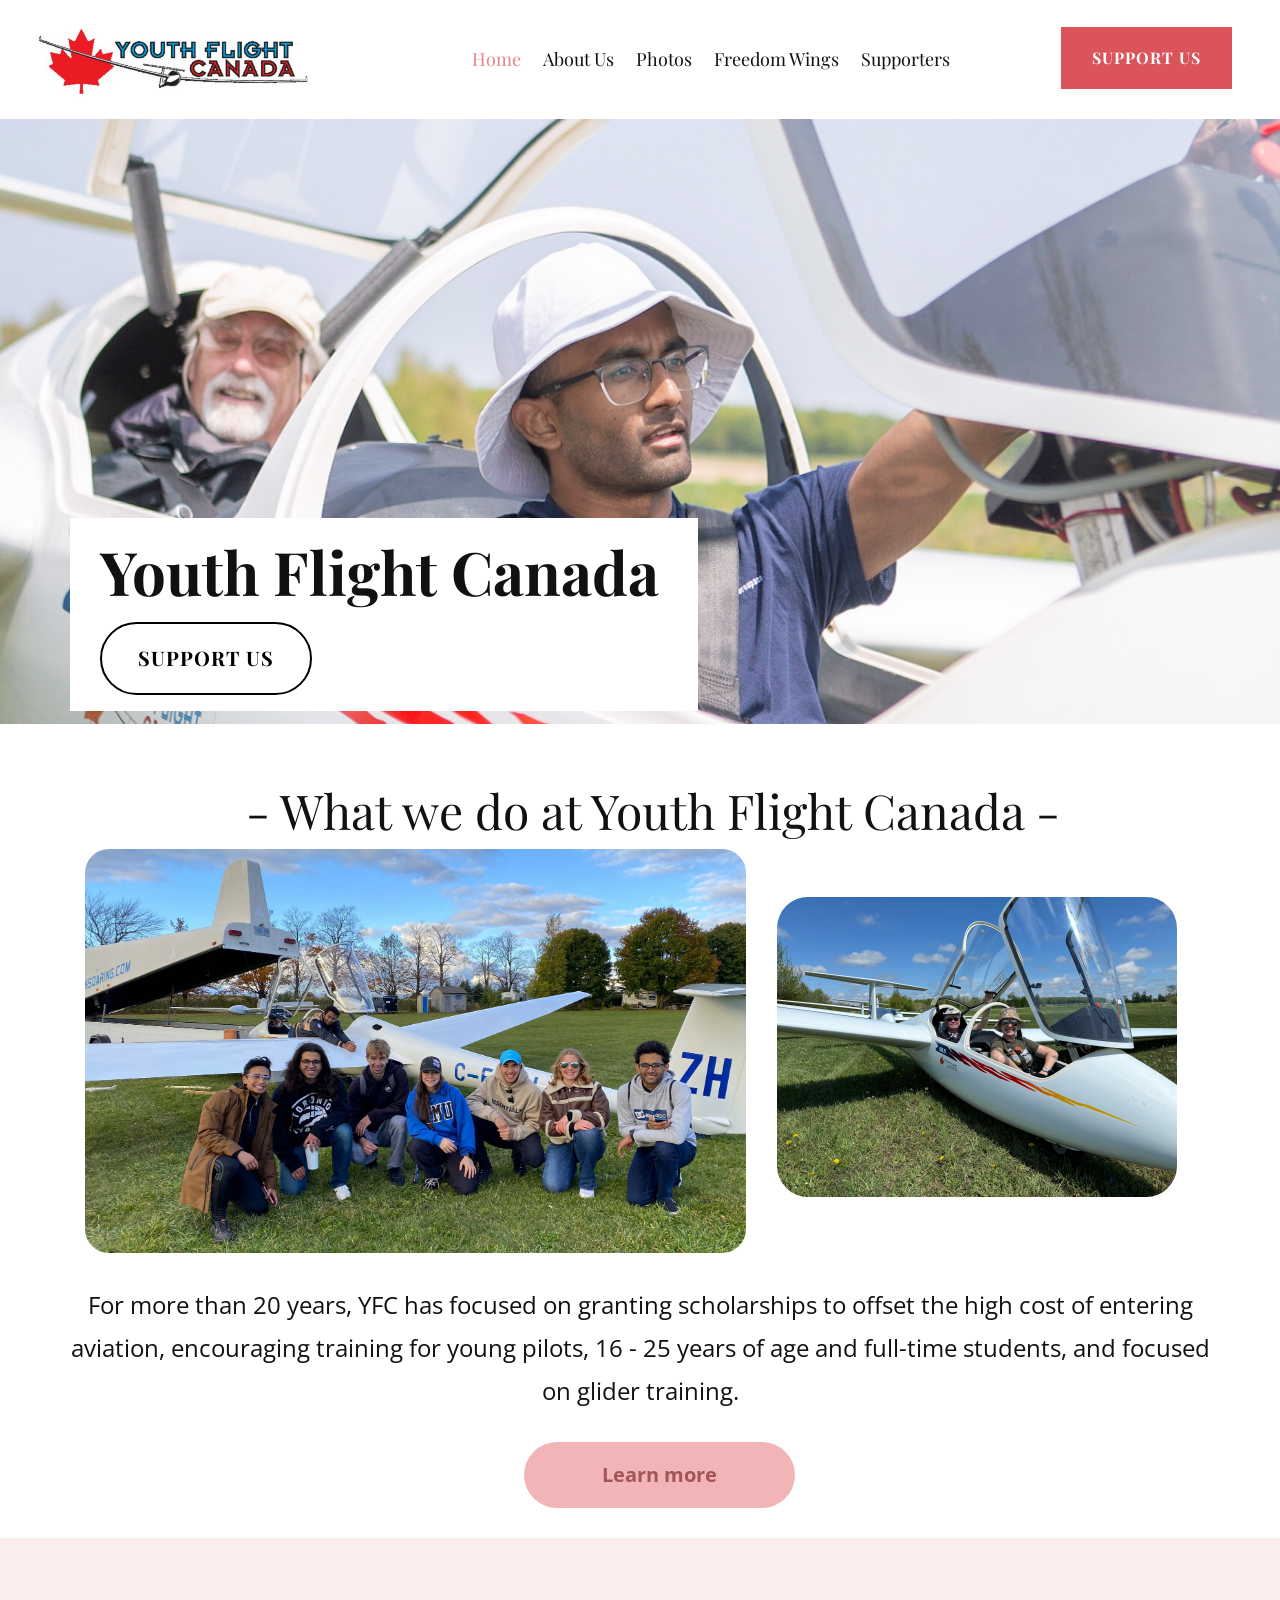
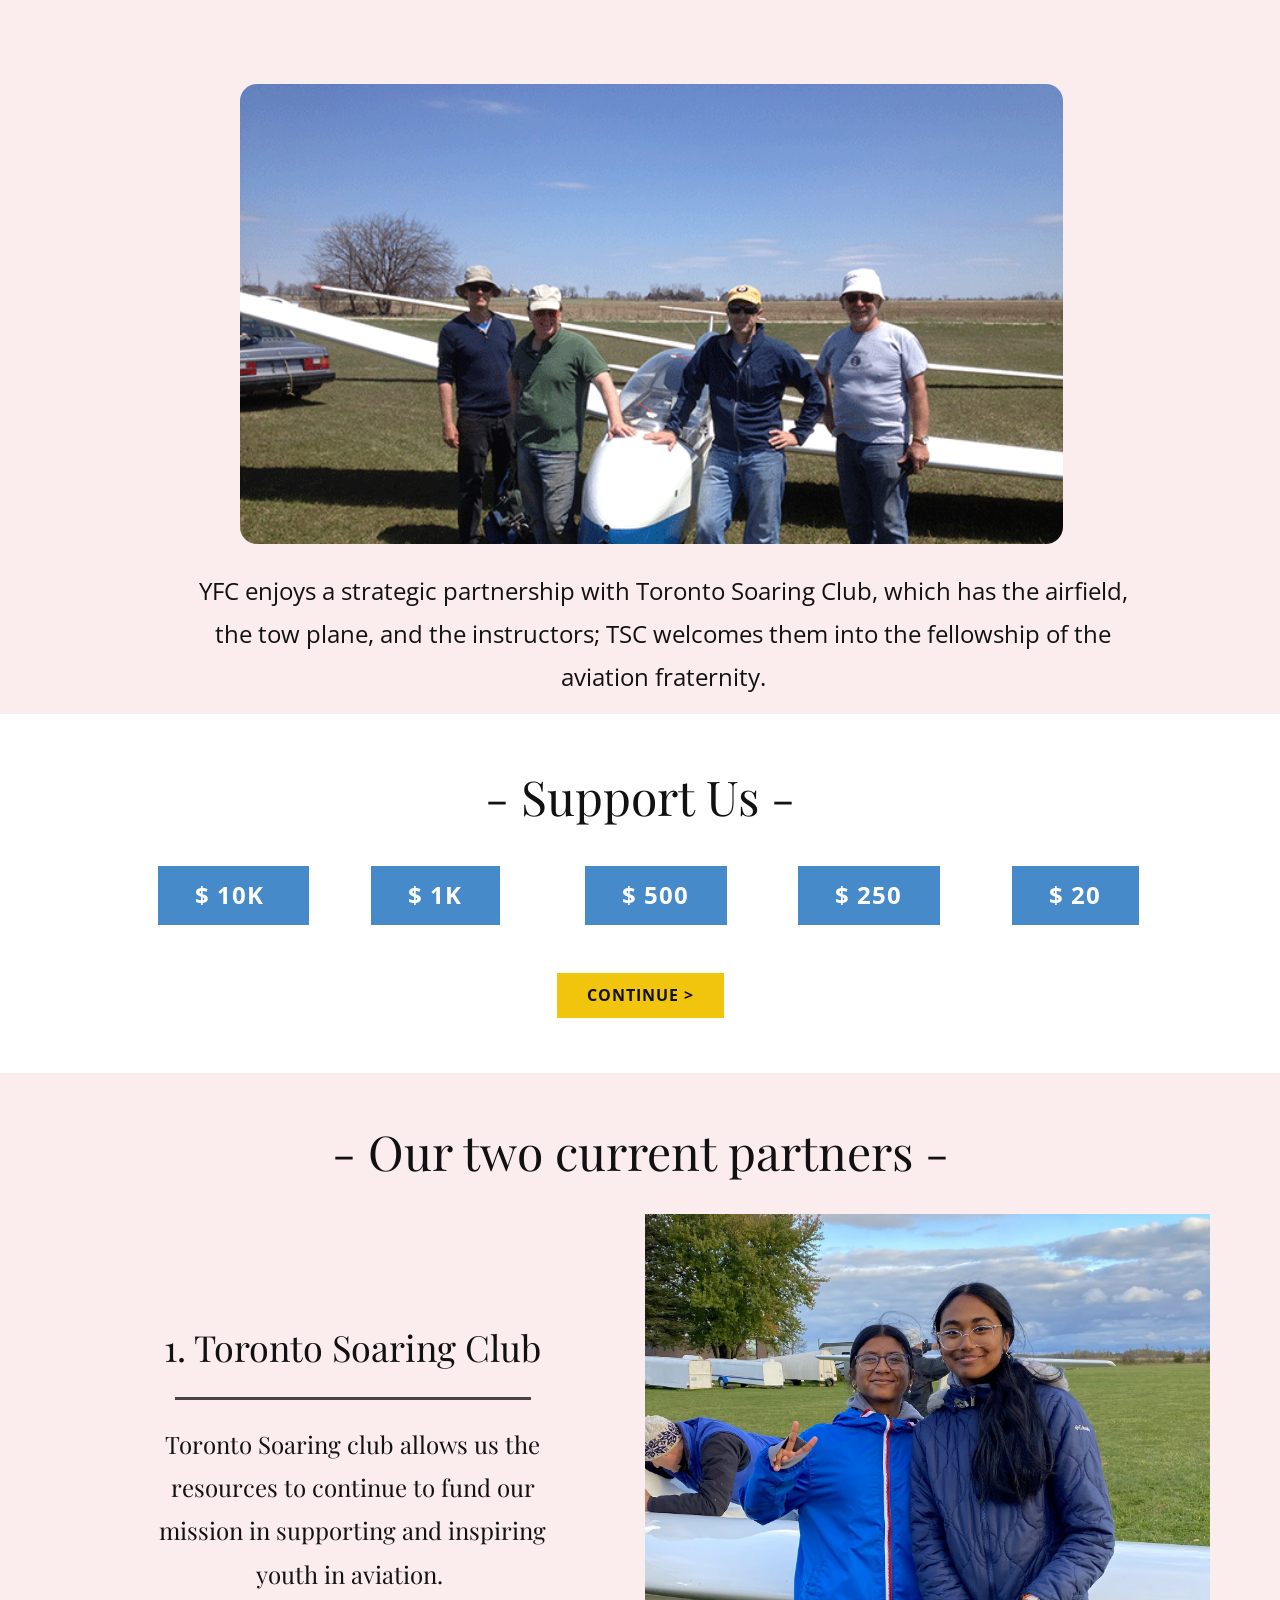
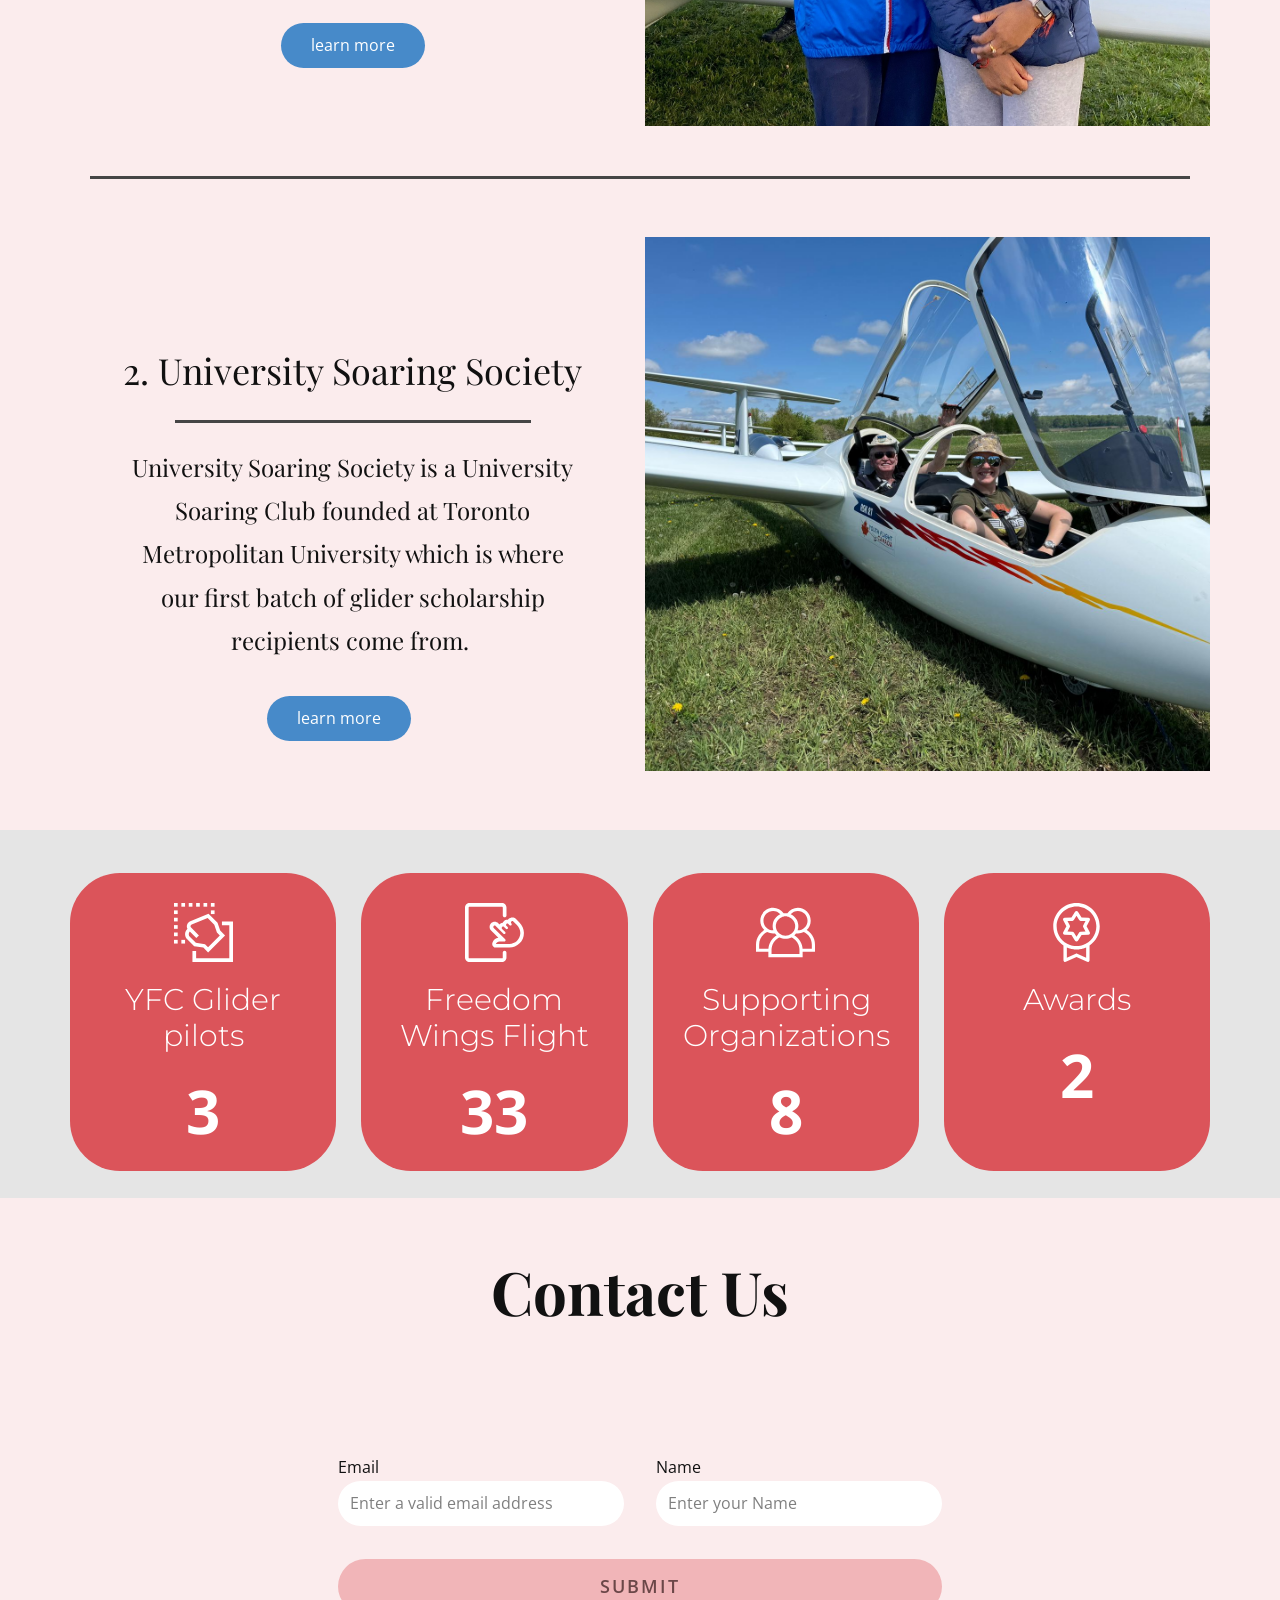
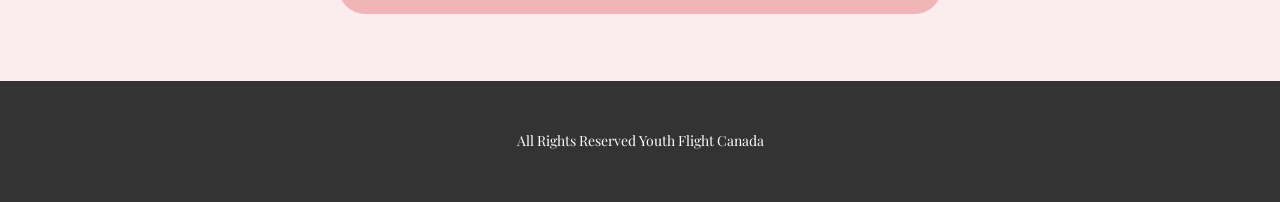
==== commit 67da47c5: "update website" ====
--- a/index.html
+++ b/index.html
@@ -9,8 +9,9 @@
 <link rel="stylesheet" href="index.css" media="screen">
     <script class="u-script" type="text/javascript" src="jquery.js" defer=""></script>
     <script class="u-script" type="text/javascript" src="nicepage.js" defer=""></script>
-    <meta name="generator" content="Nicepage 6.15.2, nicepage.com">
+    <meta name="generator" content="Nicepage 6.20.0, nicepage.com">
     <meta name="referrer" content="origin">
+    <link rel="icon" href="images/favicon.png">
     <link id="u-theme-google-font" rel="stylesheet" href="https://fonts.googleapis.com/css?family=Playfair+Display:400,400i,500,500i,600,600i,700,700i,800,800i,900,900i|Open+Sans:300,300i,400,400i,500,500i,600,600i,700,700i,800,800i">
     <link id="u-page-google-font" rel="stylesheet" href="https://fonts.googleapis.com/css?family=Montserrat:100,100i,200,200i,300,300i,400,400i,500,500i,600,600i,700,700i,800,800i,900,900i">
     
@@ -55,7 +56,6 @@
 </li><li class="u-nav-item"><a class="u-button-style u-nav-link u-text-active-palette-2-light-1 u-text-hover-palette-2-base" href="Photos.html" style="padding: 10px 11px;">Photos</a>
 </li><li class="u-nav-item"><a class="u-button-style u-nav-link u-text-active-palette-2-light-1 u-text-hover-palette-2-base" href="Freedom-Wings.html" style="padding: 10px 11px;">Freedom Wings</a>
 </li><li class="u-nav-item"><a class="u-button-style u-nav-link u-text-active-palette-2-light-1 u-text-hover-palette-2-base" href="Support.html" style="padding: 10px 11px;">Supporters</a>
-</li><li class="u-nav-item"><a class="u-button-style u-nav-link u-text-active-palette-2-light-1 u-text-hover-palette-2-base" href="Help-Us.html" style="padding: 10px 11px;">How you can help</a>
 </li></ul>
           </div>
           <div class="u-custom-menu u-nav-container-collapse" wfd-invisible="true">
@@ -71,7 +71,6 @@
 </li><li class="u-nav-item"><a class="u-button-style u-nav-link" href="Photos.html">Photos</a>
 </li><li class="u-nav-item"><a class="u-button-style u-nav-link" href="Freedom-Wings.html">Freedom Wings</a>
 </li><li class="u-nav-item"><a class="u-button-style u-nav-link" href="Support.html">Supporters</a>
-</li><li class="u-nav-item"><a class="u-button-style u-nav-link" href="Help-Us.html">How you can help</a>
 </li></ul>
               </div>
             </div>
@@ -82,7 +81,7 @@
       </div></header>
     <section class="u-clearfix u-image u-section-1" id="carousel_a6dd" data-image-width="1365" data-image-height="2048">
       <div class="u-clearfix u-sheet u-sheet-1">
-        <div class="custom-expanded u-align-left u-container-style u-group u-white u-group-1" data-animation-name="customAnimationIn" data-animation-duration="1500" data-animation-delay="500">
+        <div class="custom-expanded u-align-left u-container-align-left u-container-style u-group u-white u-group-1" data-animation-name="customAnimationIn" data-animation-duration="1500" data-animation-delay="500">
           <div class="u-container-layout u-container-layout-1">
             <h1 class="u-align-left u-text u-text-1" data-animation-name="" data-animation-duration="0" data-animation-delay="0" data-animation-direction="">Youth Flight Canada</h1>
             <a href="#" class="u-active-grey-80 u-align-center u-border-2 u-border-active-grey-80 u-border-black u-border-hover-grey-80 u-btn u-btn-round u-button-style u-custom-font u-heading-font u-hover-grey-80 u-none u-radius-50 u-btn-1">support us </a>
@@ -108,33 +107,33 @@
         </p>
       </div>
     </section>
-    <section class="u-align-center u-clearfix u-white u-section-4" id="carousel_9206">
+    <section class="u-align-center u-clearfix u-container-align-center-lg u-container-align-center-md u-container-align-center-sm u-container-align-center-xl u-white u-section-4" id="carousel_9206">
       <div class="u-clearfix u-sheet u-sheet-1">
         <h2 class="u-text u-text-1">&nbsp;- Support Us -&nbsp;</h2>
         <div class="u-list u-list-1">
           <div class="u-repeater u-repeater-1">
             <div class="u-container-style u-list-item u-repeater-item">
-              <div class="u-container-layout u-similar-container u-container-layout-1">
+              <div class="u-container-layout u-similar-container u-valign-middle-xs u-container-layout-1">
                 <a href="#" class="u-btn u-button-style u-custom-item u-hover-palette-1-dark-1 u-palette-1-base u-btn-1">$ 10k&nbsp;</a>
               </div>
             </div>
             <div class="u-container-style u-list-item u-repeater-item">
-              <div class="u-container-layout u-similar-container u-container-layout-2">
+              <div class="u-container-layout u-similar-container u-valign-middle-xs u-container-layout-2">
                 <a href="#" class="u-btn u-button-style u-custom-item u-hover-palette-1-dark-1 u-palette-1-base u-btn-2">$ 1k</a>
               </div>
             </div>
             <div class="u-container-style u-list-item u-repeater-item">
-              <div class="u-container-layout u-similar-container u-container-layout-3">
+              <div class="u-container-layout u-similar-container u-valign-middle-xs u-container-layout-3">
                 <a href="#" class="u-btn u-button-style u-custom-item u-hover-palette-1-dark-1 u-palette-1-base u-btn-3">$ 500 </a>
               </div>
             </div>
             <div class="u-container-style u-list-item u-repeater-item">
-              <div class="u-container-layout u-similar-container u-container-layout-4">
+              <div class="u-container-layout u-similar-container u-valign-middle-xs u-container-layout-4">
                 <a href="#" class="u-btn u-button-style u-custom-item u-hover-palette-1-dark-1 u-palette-1-base u-btn-4">$ 250 </a>
               </div>
             </div>
             <div class="u-container-style u-list-item u-repeater-item">
-              <div class="u-container-layout u-similar-container u-container-layout-5">
+              <div class="u-container-layout u-similar-container u-valign-middle-xs u-container-layout-5">
                 <a href="#" class="u-btn u-button-style u-custom-item u-hover-palette-1-dark-1 u-palette-1-base u-btn-5">$ 20 </a>
               </div>
             </div>
@@ -157,7 +156,7 @@
                   <a href="#" class="u-align-center u-btn u-btn-round u-button-style u-radius-50 u-btn-1">learn more</a>
                 </div>
               </div>
-              <div class="u-align-center u-container-style u-image u-layout-cell u-right-cell u-size-30 u-size-xs-60 u-image-1" src="" data-image-width="2048" data-image-height="1686">
+              <div class="u-align-center u-container-align-center u-container-style u-image u-layout-cell u-right-cell u-size-30 u-size-xs-60 u-image-1" src="" data-image-width="2048" data-image-height="1686">
                 <div class="u-container-layout u-valign-middle u-container-layout-2" src=""></div>
               </div>
             </div>
@@ -175,7 +174,7 @@
                   <a href="#" class="u-align-center u-btn u-btn-round u-button-style u-radius-50 u-btn-2">learn more</a>
                 </div>
               </div>
-              <div class="u-align-center u-container-style u-image u-layout-cell u-right-cell u-size-30 u-size-xs-60 u-image-2" src="" data-image-width="1600" data-image-height="1200">
+              <div class="u-align-center u-container-align-center u-container-style u-image u-layout-cell u-right-cell u-size-30 u-size-xs-60 u-image-2" src="" data-image-width="1600" data-image-height="1200">
                 <div class="u-container-layout u-valign-middle u-container-layout-4" src=""></div>
               </div>
             </div>
@@ -183,20 +182,20 @@
         </div>
       </div>
     </section>
-    <section class="u-align-center u-clearfix u-grey-10 u-section-6" src="" id="carousel_d8b4">
+    <section class="u-align-center u-clearfix u-container-align-center u-grey-10 u-section-6" src="" id="carousel_d8b4">
       <div class="u-clearfix u-sheet u-sheet-1">
         <div class="u-expanded-width u-list u-list-1">
           <div class="u-repeater u-repeater-1">
-            <div class="u-align-center u-container-style u-list-item u-palette-2-base u-radius-50 u-repeater-item u-shape-round u-video-cover">
+            <div class="u-align-center u-container-align-center u-container-style u-list-item u-palette-2-base u-radius-50 u-repeater-item u-shape-round u-video-cover">
               <div class="u-container-layout u-similar-container u-valign-middle-md u-valign-middle-sm u-valign-middle-xs u-container-layout-1"><span class="u-icon u-icon-circle u-text-white u-icon-1"><svg class="u-svg-link" preserveAspectRatio="xMidYMin slice" viewBox="0 0 128 128" style=""><use xlink:href="#svg-07bd"></use></svg><svg class="u-svg-content" viewBox="0 0 128 128" id="svg-07bd"><polygon points="104 40 104 48 120 48 120 120 48 120 48 104 40 104 40 128 128 128 128 40"></polygon><rect x="80" width="8" height="8"></rect><rect x="16" width="8" height="8"></rect><rect x="32" width="8" height="8"></rect><rect x="16" y="80" width="8" height="8"></rect><rect x="48" width="8" height="8"></rect><rect x="64" width="8" height="8"></rect><rect width="8" height="8"></rect><rect y="48" width="8" height="8"></rect><rect y="64" width="8" height="8"></rect><rect y="32" width="8" height="8"></rect><rect y="16" width="8" height="8"></rect><rect x="80" y="16" width="8" height="8"></rect><rect y="80" width="8" height="8"></rect><path d="m63.6 96.8 10.4 10.4 36.8-36.8-10.6-10.6-5.7-17-19.6-19.5-39.5 16.2c-6.1 2.5-9.1 9.5-6.5 15.7l0.3 0.6-0.5 0.5c-6.2 6.2-6.2 16.4 0 22.6l15.1 15.1 19.8 2.8zm-31.6-29.2c0-2.1 0.8-4.2 2.3-5.7l14.1 14.1 5.7-5.7-17-17c-1.6-1.6-1.6-4.1 0-5.7 0.4-0.4 0.8-0.7 1.3-0.9l34.6-14 14.4 14.4 5.7 17 6.3 6.3-25.5 25.5-6.6-6.6-19.8-2.8-13.2-13.3c-1.5-1.5-2.3-3.5-2.3-5.6z"></path></svg>
             
             
           </span>
                 <h4 class="u-custom-font u-font-montserrat u-text u-text-body-alt-color u-text-default u-text-1">YFC Glider pilots</h4>
-                <p class="u-text u-text-body-alt-color u-text-default u-text-2" data-animation-name="counter" data-animation-event="scroll" data-animation-duration="3000">100</p>
-              </div>
-            </div>
-            <div class="u-align-center u-container-style u-list-item u-palette-2-base u-radius-50 u-repeater-item u-shape-round u-video-cover">
+                <p class="u-text u-text-body-alt-color u-text-default u-text-2" data-animation-name="counter" data-animation-event="scroll" data-animation-duration="3000">4</p>
+              </div>
+            </div>
+            <div class="u-align-center u-container-align-center u-container-style u-list-item u-palette-2-base u-radius-50 u-repeater-item u-shape-round u-video-cover">
               <div class="u-container-layout u-similar-container u-valign-middle-md u-valign-middle-sm u-valign-middle-xs u-container-layout-2"><span class="u-icon u-icon-circle u-text-white u-icon-2"><svg class="u-svg-link" preserveAspectRatio="xMidYMin slice" viewBox="0 0 128 128" style=""><use xlink:href="#svg-5545"></use></svg><svg class="u-svg-content" viewBox="0 0 128 128" id="svg-5545"><path d="m102.7 39.2c0.8 0 1.5 0.3 2.1 0.9l7.8 7.8c4.8 4.8 7.7 11.5 7.4 18.3-0.6 12.6-11 22.6-23.7 22.6h-29c-0.1 0-0.1-0.1-0.1-0.2 1.1-3 4.1-5.2 7.5-5.2h10.5c0.9 0 1.8-0.4 2.3-1.1 0.8-1.1 0.7-2.6-0.3-3.5l-24.9-24.8c-0.6-0.6-0.9-1.3-0.9-2.1s0.3-1.5 0.9-2.1 1.3-0.8 2.1-0.8 1.5 0.3 2.1 0.8l16.9 16.9c0.5 0.5 1.2 0.8 1.9 0.8s1.4-0.3 1.9-0.8 0.8-1.2 0.8-1.9-0.3-1.4-0.8-1.9l-6.7-6.7c-0.6-0.6-0.9-1.3-0.9-2.1s0.3-1.5 0.9-2.1 1.3-0.8 2.1-0.8 1.5 0.3 2.1 0.8l4 4c0.5 0.5 1.2 0.8 1.9 0.8s1.4-0.3 1.9-0.8 0.8-1.2 0.8-1.9-0.3-1.4-0.8-1.9l-2.7-2.7c-0.5-0.5-0.8-1.2-0.8-2s0.3-1.5 0.9-2.1 1.3-0.9 2.1-0.9 1.5 0.3 2.1 0.9l2.7 2.7c0.5 0.5 1.2 0.8 1.9 0.8s1.4-0.3 1.9-0.8 0.8-1.2 0.8-1.9-0.2-1.3-0.7-1.8c-0.8-0.9-1.2-2.1-0.8-3.3 0.5-1.3 1.6-1.9 2.8-1.9m0-8c-2.9 0-5.7 1.1-7.8 3.2-0.7 0.7-1.2 1.4-1.7 2.1 0 0-0.1 0.1-0.1 0-0.4 0-0.8-0.1-1.1-0.1-2.9 0-5.7 1.1-7.8 3.2-1 1-1.8 2.2-2.3 3.4 0 0 0 0.1-0.1 0.1-2.6 0.2-5.1 1.3-6.9 3.2l-0.2 0.2-2.5-2.5c-2-2-4.9-3.2-7.8-3.2s-5.7 1.1-7.8 3.2-3.2 4.9-3.2 7.8c0 3 1.2 5.7 3.2 7.8l15.8 15.8c0.1 0.1 0 0.2-0.1 0.2-5.8 0.8-10.8 4.8-12.8 10.5-1.9 5.2 2 10.7 7.5 10.7h29.1c8.5 0 16.4-3.3 22.4-9.3 6.1-6.1 9.4-14.3 9.3-23-0.1-8.4-3.8-16.4-9.8-22.4l-7.8-7.8c-1.8-2-4.6-3.1-7.5-3.1z"></path><path d="m82.1 118c0 1.1-0.9 2-2 2h-70.2c-1.1 0-2-0.9-2-2v-108c0-1.1 0.9-2 2-2h70.1c1.1 0 2 0.9 2 2v16.9c0 2.2 1.8 4 4 4s4-1.8 4-4v-16.9c0-5.5-4.5-10-9.9-10h-70.2c-5.4 0-9.9 4.5-9.9 10v108c0 5.5 4.5 10 9.9 10h70.1c5.5 0 9.9-4.5 9.9-10v-10.6c0-2.2-1.8-4-4-4s-4 1.8-4 4v10.6z"></path></svg>
             
             
@@ -205,7 +204,7 @@
                 <p class="u-text u-text-body-alt-color u-text-default u-text-4" data-animation-name="counter" data-animation-event="scroll" data-animation-duration="3000">40</p>
               </div>
             </div>
-            <div class="u-align-center u-container-style u-list-item u-palette-2-base u-radius-50 u-repeater-item u-shape-round u-video-cover">
+            <div class="u-align-center u-container-align-center u-container-style u-list-item u-palette-2-base u-radius-50 u-repeater-item u-shape-round u-video-cover">
               <div class="u-container-layout u-similar-container u-valign-middle-md u-valign-middle-sm u-valign-middle-xs u-container-layout-3"><span class="u-icon u-icon-circle u-icon-3"><svg class="u-svg-link" preserveAspectRatio="xMidYMin slice" viewBox="0 0 372.483 372.483" style=""><use xlink:href="#svg-32f8"></use></svg><svg class="u-svg-content" viewBox="0 0 372.483 372.483" x="0px" y="0px" id="svg-32f8" style="enable-background:new 0 0 372.483 372.483;"><g id="XMLID_10_"><g><path d="M372.482,263.045c0-21.796-6.527-42.842-18.877-60.863c-8.883-12.962-20.322-23.726-33.578-31.725    c15.607-14.78,25.372-35.67,25.372-58.811c0-44.684-36.354-81.038-81.037-81.038c-26.496,0-51.316,13.104-66.392,34.615    c-3.831-0.558-7.745-0.859-11.729-0.859s-7.897,0.302-11.728,0.859c-15.077-21.511-39.897-34.615-66.392-34.615    c-44.684,0-81.038,36.354-81.038,81.038c0,23.141,9.765,44.031,25.373,58.811c-13.257,7.998-24.696,18.763-33.578,31.724    C6.528,220.203,0,241.249,0,263.045v45.075h78.121v33.755h216.242V308.12h78.12v-45.075H372.482z M264.362,50.609    c33.656,0,61.037,27.381,61.037,61.038s-27.381,61.038-61.037,61.038c-0.603,0-1.206-0.009-1.81-0.027    c0.046-0.128,0.084-0.259,0.129-0.387c1.042-2.954,1.911-5.988,2.608-9.087c0.049-0.22,0.105-0.438,0.152-0.659    c0.181-0.836,0.34-1.68,0.495-2.526c0.073-0.4,0.148-0.799,0.215-1.2c0.126-0.755,0.24-1.513,0.345-2.274    c0.073-0.529,0.139-1.058,0.202-1.588c0.079-0.672,0.156-1.345,0.219-2.022c0.064-0.691,0.112-1.383,0.158-2.076    c0.036-0.546,0.081-1.09,0.106-1.639c0.055-1.177,0.086-2.356,0.09-3.536c0-0.087,0.007-0.172,0.007-0.26    c0-0.047-0.004-0.094-0.004-0.141c-0.002-1.205-0.037-2.403-0.091-3.597c-0.016-0.347-0.037-0.693-0.057-1.039    c-0.059-1.015-0.136-2.025-0.231-3.03c-0.022-0.228-0.04-0.456-0.063-0.683c-3.022-29.209-21.475-54.21-48.095-65.774    C230.208,58.253,246.8,50.609,264.362,50.609z M165.122,88.131c0.195-0.071,0.392-0.138,0.587-0.208    c0.607-0.217,1.219-0.423,1.834-0.622c0.466-0.149,0.935-0.293,1.407-0.431c0.343-0.101,0.687-0.198,1.032-0.294    c0.616-0.169,1.235-0.334,1.86-0.485c4.62-1.122,9.438-1.731,14.397-1.731c4.963,0.004,9.783,0.614,14.404,1.736    c0.621,0.15,1.236,0.314,1.849,0.482c0.35,0.097,0.7,0.195,1.047,0.298c0.466,0.137,0.93,0.279,1.391,0.426    c0.623,0.201,1.242,0.409,1.856,0.629c0.189,0.067,0.378,0.131,0.566,0.2c20.413,7.549,35.718,25.716,39.182,47.763    c0.027,0.176,0.053,0.353,0.079,0.53c0.111,0.747,0.204,1.5,0.287,2.255c0.03,0.278,0.062,0.555,0.089,0.834    c0.066,0.689,0.115,1.383,0.159,2.079c0.018,0.298,0.043,0.595,0.057,0.894c0.042,0.889,0.065,1.783,0.068,2.682    c0,0.078,0.005,0.154,0.005,0.232c0,0.036-0.002,0.073-0.002,0.109c-0.002,0.87-0.028,1.734-0.066,2.595    c-0.012,0.271-0.024,0.542-0.04,0.812c-0.047,0.832-0.109,1.66-0.189,2.482c-0.031,0.318-0.073,0.635-0.109,0.952    c-0.061,0.532-0.129,1.063-0.203,1.591c-0.058,0.411-0.116,0.823-0.182,1.232c-0.101,0.623-0.213,1.242-0.333,1.859    c-0.107,0.549-0.224,1.096-0.346,1.642c-0.073,0.329-0.149,0.658-0.228,0.985c-0.195,0.811-0.409,1.617-0.637,2.42    c-0.091,0.319-0.176,0.64-0.272,0.956c-0.139,0.46-0.289,0.916-0.438,1.372c-0.12,0.365-0.243,0.728-0.37,1.09    c-0.144,0.411-0.286,0.823-0.438,1.231c-0.259,0.693-0.531,1.38-0.814,2.061c-0.126,0.304-0.26,0.605-0.391,0.908    c-0.247,0.567-0.501,1.131-0.765,1.689c-0.031,0.066-0.062,0.132-0.093,0.198c-0.095,0.198-0.189,0.397-0.286,0.595    c-0.296,0.604-0.604,1.201-0.92,1.793c-0.123,0.23-0.242,0.463-0.368,0.692c-0.008,0.015-0.016,0.029-0.024,0.043    c-0.346,0.63-0.707,1.25-1.074,1.866c-0.146,0.244-0.29,0.489-0.439,0.73c-0.4,0.649-0.811,1.291-1.234,1.923    c-0.263,0.393-0.538,0.778-0.81,1.165c-0.231,0.328-0.461,0.657-0.698,0.98c-0.307,0.418-0.62,0.831-0.938,1.242    c-0.216,0.279-0.434,0.556-0.654,0.832c-0.336,0.42-0.675,0.838-1.021,1.249c-0.215,0.255-0.436,0.505-0.655,0.756    c-0.36,0.413-0.719,0.827-1.089,1.23c-0.22,0.239-0.448,0.469-0.672,0.705c-0.602,0.635-1.218,1.256-1.846,1.865    c-0.373,0.361-0.744,0.723-1.126,1.074c-0.264,0.243-0.535,0.479-0.804,0.718c-0.438,0.389-0.879,0.774-1.328,1.15    c-0.228,0.191-0.458,0.38-0.689,0.568c-0.543,0.442-1.093,0.875-1.652,1.299c-0.152,0.115-0.302,0.232-0.455,0.346    c-10.16,7.553-22.736,12.03-36.34,12.03c-13.605,0-26.183-4.478-36.343-12.033c-0.15-0.112-0.297-0.227-0.446-0.34    c-0.561-0.425-1.114-0.861-1.659-1.305c-0.229-0.187-0.458-0.374-0.684-0.564c-0.451-0.378-0.893-0.765-1.333-1.155    c-0.267-0.238-0.537-0.472-0.8-0.714c-0.383-0.352-0.755-0.715-1.129-1.076c-0.631-0.611-1.248-1.234-1.852-1.871    c-0.221-0.233-0.447-0.46-0.664-0.696c-0.371-0.404-0.73-0.819-1.09-1.232c-0.219-0.251-0.439-0.5-0.654-0.755    c-0.347-0.411-0.685-0.829-1.021-1.248c-0.22-0.276-0.439-0.553-0.655-0.833c-0.317-0.41-0.63-0.823-0.937-1.241    c-0.237-0.324-0.468-0.654-0.699-0.983c-0.272-0.386-0.546-0.77-0.808-1.162c-0.425-0.635-0.838-1.279-1.239-1.93    c-0.147-0.239-0.289-0.48-0.433-0.721c-0.373-0.625-0.738-1.253-1.089-1.892c-0.129-0.235-0.251-0.474-0.378-0.71    c-0.316-0.594-0.625-1.193-0.922-1.798c-0.106-0.215-0.209-0.432-0.312-0.648c-0.016-0.033-0.031-0.066-0.046-0.099    c-0.277-0.584-0.542-1.174-0.801-1.769c-0.123-0.283-0.248-0.565-0.366-0.849c-0.29-0.696-0.567-1.398-0.832-2.106    c-0.143-0.382-0.275-0.768-0.41-1.153c-0.139-0.395-0.273-0.793-0.404-1.192c-0.141-0.432-0.283-0.864-0.415-1.298    c-0.197-0.649-0.383-1.302-0.558-1.959c-0.123-0.461-0.234-0.926-0.347-1.39c-0.088-0.365-0.173-0.73-0.254-1.097    c-0.1-0.45-0.201-0.899-0.291-1.351c-0.139-0.704-0.266-1.412-0.38-2.124c-0.062-0.384-0.116-0.769-0.171-1.153    c-0.081-0.569-0.154-1.141-0.219-1.715c-0.032-0.283-0.069-0.566-0.098-0.849c-0.083-0.843-0.146-1.692-0.194-2.544    c-0.014-0.245-0.025-0.49-0.036-0.735c-0.041-0.911-0.07-1.825-0.07-2.745c0-0.986,0.028-1.965,0.075-2.94    c0.013-0.265,0.035-0.528,0.05-0.792c0.044-0.732,0.097-1.462,0.167-2.188c0.024-0.253,0.053-0.505,0.08-0.757    c0.086-0.786,0.183-1.568,0.299-2.345c0.022-0.151,0.044-0.303,0.068-0.454C129.393,113.864,144.701,95.685,165.122,88.131z     M47.083,111.647c0-33.656,27.381-61.038,61.038-61.038c17.563,0,34.154,7.645,45.625,20.529    c-26.629,11.568-45.086,36.581-48.099,65.802c-0.021,0.198-0.036,0.397-0.055,0.596c-0.1,1.041-0.179,2.086-0.239,3.137    c-0.018,0.32-0.038,0.639-0.053,0.96c-0.057,1.251-0.096,2.506-0.096,3.77c0,1.276,0.037,2.549,0.097,3.821    c0.024,0.512,0.066,1.019,0.099,1.528c0.049,0.732,0.099,1.464,0.167,2.194c0.06,0.649,0.134,1.294,0.21,1.939    c0.066,0.562,0.136,1.122,0.214,1.682c0.102,0.735,0.212,1.467,0.333,2.196c0.073,0.433,0.153,0.865,0.232,1.297    c0.15,0.816,0.303,1.63,0.477,2.437c0.058,0.266,0.124,0.53,0.184,0.795c0.679,3.003,1.522,5.943,2.526,8.81    c0.064,0.185,0.12,0.372,0.185,0.556c-0.603,0.018-1.207,0.027-1.809,0.027C74.464,172.684,47.083,145.303,47.083,111.647z     M94.888,239.148c-0.22,0.347-0.43,0.7-0.646,1.049c-0.457,0.738-0.91,1.478-1.348,2.225c-0.245,0.417-0.481,0.837-0.719,1.257    c-0.394,0.693-0.783,1.388-1.161,2.089c-0.238,0.441-0.472,0.884-0.704,1.327c-0.364,0.697-0.719,1.398-1.067,2.101    c-0.219,0.442-0.437,0.883-0.649,1.327c-0.354,0.741-0.695,1.488-1.032,2.236c-0.183,0.407-0.371,0.811-0.548,1.22    c-0.39,0.896-0.762,1.799-1.127,2.705c-0.107,0.265-0.221,0.527-0.325,0.792c-0.463,1.177-0.906,2.362-1.326,3.553    c-0.096,0.273-0.182,0.549-0.277,0.822c-0.316,0.918-0.624,1.839-0.915,2.764c-0.133,0.425-0.256,0.852-0.384,1.278    c-0.235,0.784-0.466,1.569-0.683,2.359c-0.129,0.47-0.252,0.941-0.375,1.413c-0.198,0.758-0.388,1.518-0.568,2.281    c-0.115,0.483-0.227,0.966-0.334,1.45c-0.172,0.773-0.333,1.549-0.488,2.326c-0.093,0.467-0.189,0.934-0.276,1.403    c-0.157,0.846-0.298,1.696-0.435,2.547c-0.064,0.4-0.135,0.798-0.195,1.198c-0.186,1.25-0.355,2.503-0.497,3.762    c-0.002,0.015-0.003,0.03-0.004,0.045c-0.129,1.145-0.24,2.292-0.333,3.443H20v-25.075c0-34.258,19.694-65.013,50.548-79.631    c11.24,5.908,24.017,9.271,37.572,9.271c3.92,0,7.852-0.29,11.754-0.864c0.608,0.867,1.226,1.725,1.866,2.567    c0.216,0.283,0.44,0.559,0.66,0.839c0.632,0.808,1.273,1.607,1.935,2.39c0.271,0.321,0.549,0.635,0.825,0.952    c0.62,0.712,1.25,1.415,1.894,2.104c0.338,0.363,0.682,0.72,1.026,1.077c0.589,0.607,1.186,1.205,1.793,1.794    c0.228,0.221,0.443,0.455,0.673,0.674c-0.869,0.525-1.73,1.063-2.583,1.612c-0.139,0.089-0.275,0.183-0.413,0.273    c-0.853,0.554-1.697,1.12-2.533,1.697c-0.289,0.2-0.577,0.402-0.865,0.604c-0.745,0.525-1.482,1.059-2.213,1.602    c-0.231,0.172-0.465,0.34-0.694,0.514c-0.93,0.703-1.849,1.419-2.756,2.151c-0.198,0.16-0.392,0.325-0.59,0.487    c-0.722,0.591-1.437,1.192-2.143,1.802c-0.274,0.236-0.546,0.474-0.818,0.713c-0.707,0.623-1.405,1.255-2.096,1.896    c-0.18,0.167-0.364,0.331-0.543,0.5c-0.848,0.798-1.683,1.611-2.506,2.438c-0.214,0.215-0.423,0.434-0.635,0.65    c-0.63,0.643-1.253,1.293-1.868,1.952c-0.244,0.262-0.488,0.524-0.73,0.789c-0.692,0.756-1.374,1.522-2.045,2.299    c-0.105,0.122-0.214,0.24-0.319,0.363c-0.765,0.893-1.513,1.803-2.251,2.722c-0.206,0.256-0.407,0.516-0.61,0.775    c-0.555,0.705-1.102,1.417-1.64,2.136c-0.208,0.278-0.417,0.554-0.622,0.834c-0.704,0.96-1.399,1.928-2.074,2.913    C96.274,236.998,95.572,238.069,94.888,239.148z M98.121,321.876v-13.755v-11.32c0-1.11,0.021-2.216,0.062-3.319    c0.013-0.363,0.042-0.723,0.06-1.085c0.036-0.736,0.07-1.473,0.124-2.206c0.033-0.445,0.083-0.886,0.123-1.33    c0.058-0.646,0.11-1.293,0.182-1.935c0.053-0.47,0.122-0.937,0.182-1.406c0.078-0.611,0.151-1.223,0.241-1.831    c0.073-0.484,0.161-0.964,0.241-1.446c0.098-0.586,0.189-1.174,0.299-1.757c0.093-0.493,0.201-0.981,0.302-1.472    c0.116-0.566,0.227-1.134,0.354-1.696c0.112-0.496,0.24-0.987,0.36-1.481c0.135-0.55,0.264-1.103,0.409-1.65    c0.132-0.497,0.278-0.989,0.418-1.482c0.152-0.537,0.3-1.075,0.462-1.608c0.151-0.496,0.317-0.988,0.476-1.481    c0.17-0.523,0.335-1.047,0.514-1.566c0.17-0.491,0.353-0.978,0.531-1.465c0.188-0.514,0.372-1.03,0.569-1.54    c0.188-0.485,0.388-0.964,0.583-1.446c0.205-0.503,0.407-1.009,0.621-1.508c0.207-0.481,0.425-0.957,0.64-1.433    c0.221-0.491,0.44-0.984,0.67-1.47c0.225-0.475,0.461-0.944,0.694-1.415c0.238-0.48,0.473-0.961,0.719-1.436    c0.243-0.468,0.496-0.93,0.747-1.393c0.254-0.469,0.505-0.938,0.767-1.402c0.26-0.46,0.53-0.913,0.797-1.368    c0.27-0.458,0.538-0.917,0.817-1.371c0.277-0.451,0.563-0.895,0.848-1.341c0.286-0.447,0.57-0.894,0.864-1.336    s0.596-0.878,0.898-1.314c0.301-0.435,0.601-0.87,0.909-1.3c0.31-0.432,0.629-0.858,0.948-1.285    c0.316-0.423,0.631-0.846,0.954-1.263c0.326-0.421,0.66-0.836,0.994-1.252c0.331-0.412,0.663-0.823,1.001-1.229    c0.341-0.408,0.689-0.811,1.037-1.213c0.347-0.401,0.695-0.802,1.05-1.198c0.355-0.396,0.718-0.786,1.08-1.176    c0.362-0.389,0.724-0.776,1.093-1.158c0.37-0.384,0.747-0.762,1.125-1.139c0.377-0.377,0.756-0.752,1.14-1.123    c0.383-0.369,0.772-0.733,1.163-1.096c0.392-0.364,0.786-0.727,1.185-1.085c0.398-0.356,0.8-0.707,1.205-1.056    c0.406-0.351,0.815-0.7,1.228-1.044c0.411-0.342,0.826-0.679,1.244-1.014c0.421-0.338,0.845-0.673,1.273-1.004    c0.423-0.326,0.85-0.648,1.279-0.968c0.436-0.325,0.875-0.646,1.319-0.963c0.434-0.311,0.872-0.617,1.313-0.921    c0.452-0.311,0.906-0.618,1.364-0.921c0.445-0.294,0.894-0.585,1.345-0.872c0.467-0.297,0.937-0.59,1.41-0.878    c0.456-0.278,0.915-0.553,1.377-0.823c0.48-0.281,0.964-0.558,1.451-0.831c0.467-0.262,0.937-0.521,1.41-0.775    c0.495-0.266,0.994-0.527,1.496-0.785c0.476-0.245,0.954-0.486,1.436-0.723c0.379-0.186,0.762-0.366,1.145-0.547    c11.239,5.908,24.018,9.27,37.572,9.27c13.555,0,26.333-3.362,37.572-9.27c0.38,0.18,0.76,0.359,1.136,0.543    c0.488,0.24,0.971,0.484,1.453,0.731c0.496,0.255,0.99,0.513,1.48,0.776c0.478,0.257,0.953,0.519,1.425,0.784    c0.481,0.27,0.959,0.543,1.433,0.821c0.469,0.274,0.934,0.553,1.396,0.835c0.467,0.285,0.93,0.573,1.39,0.866    c0.458,0.291,0.912,0.585,1.363,0.884c0.453,0.299,0.902,0.603,1.348,0.91c0.445,0.307,0.888,0.616,1.327,0.93    c0.439,0.314,0.873,0.632,1.305,0.954c0.434,0.322,0.865,0.647,1.292,0.977c0.424,0.328,0.844,0.66,1.262,0.995    c0.42,0.337,0.838,0.676,1.252,1.02c0.411,0.342,0.817,0.689,1.221,1.038c0.407,0.351,0.812,0.704,1.212,1.063    c0.396,0.355,0.787,0.715,1.176,1.076c0.394,0.366,0.787,0.734,1.174,1.107c0.381,0.367,0.756,0.739,1.129,1.112    c0.38,0.38,0.76,0.761,1.133,1.147c0.366,0.38,0.727,0.764,1.086,1.15c0.366,0.393,0.731,0.787,1.089,1.186    c0.352,0.392,0.697,0.789,1.041,1.187c0.351,0.405,0.702,0.811,1.045,1.223c0.337,0.403,0.666,0.812,0.995,1.221    c0.336,0.418,0.672,0.835,1,1.259c0.322,0.415,0.635,0.836,0.949,1.257c0.32,0.428,0.64,0.857,0.952,1.291    c0.307,0.427,0.606,0.861,0.905,1.294c0.303,0.438,0.607,0.876,0.902,1.32c0.292,0.439,0.574,0.883,0.858,1.327    c0.287,0.449,0.575,0.897,0.854,1.351c0.276,0.449,0.542,0.905,0.81,1.359c0.27,0.458,0.542,0.915,0.803,1.378    c0.261,0.462,0.511,0.93,0.764,1.396c0.252,0.465,0.506,0.929,0.749,1.398c0.246,0.474,0.48,0.955,0.718,1.434    c0.233,0.471,0.47,0.941,0.695,1.417c0.23,0.486,0.448,0.977,0.668,1.467c0.216,0.479,0.435,0.955,0.642,1.438    c0.213,0.495,0.412,0.996,0.616,1.496c0.198,0.486,0.4,0.97,0.589,1.46c0.196,0.507,0.379,1.02,0.566,1.532    c0.179,0.489,0.362,0.976,0.532,1.469c0.18,0.521,0.346,1.048,0.516,1.573c0.159,0.491,0.324,0.98,0.474,1.475    c0.163,0.533,0.31,1.072,0.463,1.609c0.14,0.493,0.286,0.984,0.418,1.481c0.145,0.547,0.274,1.099,0.409,1.65    c0.121,0.493,0.248,0.985,0.36,1.481c0.127,0.562,0.237,1.129,0.354,1.694c0.101,0.491,0.209,0.98,0.302,1.474    c0.109,0.578,0.199,1.161,0.297,1.743c0.081,0.487,0.171,0.971,0.244,1.461c0.09,0.603,0.162,1.211,0.24,1.817    c0.061,0.473,0.131,0.943,0.184,1.418c0.072,0.642,0.124,1.289,0.182,1.935c0.04,0.444,0.09,0.885,0.123,1.33    c0.055,0.733,0.088,1.471,0.124,2.208c0.018,0.361,0.047,0.721,0.06,1.083c0.041,1.103,0.062,2.209,0.062,3.319v11.319v13.757    H98.121z M294.015,288.12c-0.196-2.436-0.478-4.857-0.836-7.263c-0.057-0.381-0.125-0.759-0.186-1.139    c-0.139-0.871-0.284-1.74-0.445-2.606c-0.085-0.456-0.178-0.91-0.269-1.365c-0.157-0.791-0.321-1.58-0.496-2.366    c-0.106-0.474-0.216-0.948-0.328-1.42c-0.183-0.772-0.375-1.541-0.575-2.308c-0.121-0.465-0.242-0.929-0.37-1.393    c-0.219-0.798-0.453-1.592-0.691-2.385c-0.126-0.418-0.246-0.837-0.377-1.254c-0.295-0.939-0.607-1.873-0.928-2.805    c-0.09-0.26-0.172-0.523-0.264-0.783c-0.422-1.195-0.865-2.383-1.33-3.564c-0.1-0.253-0.209-0.503-0.311-0.756    c-0.369-0.917-0.747-1.832-1.142-2.74c-0.175-0.403-0.36-0.801-0.54-1.202c-0.34-0.756-0.684-1.509-1.042-2.257    c-0.209-0.438-0.425-0.873-0.64-1.308c-0.351-0.71-0.71-1.417-1.077-2.12c-0.23-0.44-0.461-0.878-0.697-1.315    c-0.38-0.703-0.77-1.401-1.166-2.097c-0.238-0.418-0.473-0.836-0.716-1.251c-0.44-0.751-0.895-1.494-1.355-2.236    c-0.214-0.346-0.422-0.695-0.64-1.038c-0.685-1.079-1.387-2.15-2.113-3.209c-0.676-0.986-1.371-1.954-2.075-2.914    c-0.204-0.278-0.412-0.553-0.618-0.829c-0.541-0.723-1.09-1.437-1.647-2.145c-0.201-0.255-0.4-0.513-0.604-0.766    c-0.739-0.922-1.49-1.834-2.257-2.729c-0.1-0.116-0.203-0.229-0.303-0.345c-0.676-0.783-1.364-1.555-2.061-2.317    c-0.24-0.262-0.481-0.521-0.723-0.781c-0.618-0.663-1.245-1.318-1.879-1.964c-0.209-0.213-0.414-0.428-0.625-0.639    c-0.825-0.828-1.663-1.644-2.513-2.444c-0.175-0.165-0.355-0.325-0.531-0.489c-0.695-0.645-1.397-1.28-2.107-1.906    c-0.27-0.238-0.542-0.474-0.814-0.71c-0.708-0.611-1.423-1.212-2.146-1.804c-0.197-0.161-0.39-0.326-0.588-0.486    c-0.906-0.732-1.825-1.448-2.754-2.15c-0.232-0.175-0.468-0.345-0.701-0.518c-0.728-0.54-1.461-1.072-2.203-1.594    c-0.291-0.205-0.582-0.409-0.874-0.611c-0.828-0.571-1.663-1.131-2.507-1.679c-0.148-0.096-0.293-0.196-0.441-0.291    c-0.852-0.547-1.71-1.084-2.578-1.608c0.224-0.213,0.434-0.44,0.655-0.656c0.62-0.6,1.229-1.21,1.829-1.83    c0.335-0.346,0.668-0.693,0.996-1.045c0.655-0.7,1.293-1.414,1.923-2.137c0.268-0.307,0.537-0.612,0.8-0.924    c0.671-0.794,1.323-1.605,1.964-2.426c0.21-0.268,0.425-0.532,0.631-0.803c0.643-0.845,1.264-1.707,1.875-2.577    c3.902,0.573,7.834,0.863,11.754,0.863c13.555,0,26.333-3.362,37.572-9.271c30.855,14.618,50.548,45.373,50.548,79.631v25.074    H294.015z"></path>
 </g>
 </g></svg>
@@ -216,7 +215,7 @@
                 <p class="u-text u-text-body-alt-color u-text-default u-text-6" data-animation-name="counter" data-animation-event="scroll" data-animation-duration="3000">10</p>
               </div>
             </div>
-            <div class="u-align-center u-container-style u-list-item u-palette-2-base u-radius-50 u-repeater-item u-shape-round u-video-cover u-list-item-4">
+            <div class="u-align-center u-container-align-center u-container-style u-list-item u-palette-2-base u-radius-50 u-repeater-item u-shape-round u-video-cover u-list-item-4">
               <div class="u-container-layout u-similar-container u-valign-middle-md u-valign-middle-sm u-valign-middle-xs u-container-layout-4"><span class="u-icon u-icon-circle u-icon-4"><svg class="u-svg-link" preserveAspectRatio="xMidYMin slice" viewBox="0 0 512 512" style=""><use xlink:href="#svg-1044"></use></svg><svg class="u-svg-content" viewBox="0 0 512 512" x="0px" y="0px" id="svg-1044" style="enable-background:new 0 0 512 512;"><g><g><path d="M256,0C144.702,0,54.154,90.547,54.154,201.846c0,69.363,35.172,130.662,88.615,167.011v128.373    c0,5.012,2.541,9.682,6.75,12.402c4.207,2.721,9.509,3.121,14.08,1.066L256,469.119l92.401,41.58c1.935,0.87,4,1.301,6.059,1.301    c2.804,0,5.594-0.798,8.021-2.367c4.208-2.721,6.75-7.391,6.75-12.402V368.858c53.443-36.349,88.615-97.648,88.615-167.011    C457.846,90.547,367.298,0,256,0z M339.692,474.39l-77.632-34.934c-1.927-0.868-3.994-1.302-6.06-1.302s-4.133,0.433-6.06,1.301    l-77.632,34.934v-88.835c7.423,3.384,15.042,6.292,22.805,8.745c0.44,0.14,0.879,0.283,1.321,0.419    c0.991,0.305,1.985,0.599,2.98,0.888c0.737,0.216,1.474,0.43,2.213,0.638c0.803,0.224,1.609,0.441,2.415,0.655    c0.94,0.251,1.882,0.496,2.827,0.734c0.668,0.167,1.337,0.331,2.007,0.49c1.087,0.261,2.177,0.513,3.271,0.756    c0.567,0.126,1.135,0.251,1.703,0.372c1.198,0.256,2.4,0.498,3.607,0.733c0.491,0.095,0.982,0.192,1.474,0.284    c1.278,0.238,2.561,0.461,3.847,0.675c0.441,0.074,0.882,0.15,1.324,0.22c1.327,0.212,2.66,0.407,3.997,0.592    c0.414,0.057,0.827,0.119,1.241,0.174c1.353,0.179,2.712,0.34,4.072,0.492c0.406,0.045,0.81,0.096,1.216,0.14    c1.357,0.144,2.719,0.267,4.084,0.383c0.414,0.035,0.826,0.078,1.241,0.11c1.345,0.106,2.696,0.191,4.049,0.271    c0.434,0.026,0.866,0.06,1.302,0.083c1.367,0.072,2.739,0.121,4.113,0.165c0.414,0.014,0.825,0.036,1.239,0.047    c1.776,0.046,3.558,0.072,5.346,0.072c1.787,0,3.569-0.026,5.345-0.072c0.414-0.011,0.825-0.033,1.239-0.047    c1.374-0.044,2.746-0.094,4.113-0.165c0.434-0.023,0.867-0.057,1.302-0.083c1.353-0.08,2.704-0.164,4.049-0.271    c0.415-0.032,0.827-0.075,1.241-0.11c1.365-0.116,2.727-0.24,4.084-0.383c0.406-0.043,0.81-0.094,1.216-0.14    c1.361-0.153,2.719-0.313,4.072-0.492c0.415-0.055,0.827-0.116,1.241-0.174c1.336-0.185,2.669-0.38,3.997-0.592    c0.442-0.071,0.882-0.147,1.324-0.22c1.286-0.214,2.569-0.437,3.847-0.675c0.492-0.092,0.983-0.188,1.474-0.284    c1.206-0.234,2.408-0.478,3.607-0.733c0.569-0.121,1.136-0.246,1.703-0.372c1.094-0.243,2.184-0.495,3.271-0.756    c0.669-0.16,1.338-0.324,2.007-0.49c0.945-0.237,1.886-0.482,2.827-0.734c0.806-0.215,1.612-0.43,2.415-0.655    c0.739-0.208,1.477-0.422,2.213-0.638c0.995-0.29,1.99-0.583,2.98-0.888c0.442-0.137,0.881-0.28,1.321-0.419    c7.763-2.453,15.382-5.36,22.805-8.744V474.39z M312.229,364.724c-0.589,0.203-1.178,0.407-1.769,0.604    c-0.898,0.3-1.8,0.595-2.705,0.88c-1.053,0.331-2.109,0.65-3.168,0.96c-0.747,0.22-1.495,0.439-2.246,0.649    c-1.401,0.391-2.807,0.765-4.218,1.12c-0.526,0.133-1.054,0.259-1.581,0.387c-1.381,0.334-2.768,0.652-4.158,0.952    c-0.35,0.076-0.697,0.156-1.047,0.228c-1.794,0.375-3.594,0.724-5.401,1.041c-0.184,0.032-0.369,0.06-0.554,0.093    c-1.628,0.281-3.261,0.536-4.897,0.769c-0.369,0.053-0.738,0.105-1.109,0.156c-1.745,0.237-3.493,0.455-5.247,0.639    c-0.066,0.007-0.132,0.016-0.198,0.023c-1.836,0.191-3.679,0.348-5.524,0.479c-0.4,0.029-0.802,0.05-1.203,0.077    c-1.435,0.093-2.87,0.166-4.309,0.224c-0.489,0.02-0.978,0.04-1.467,0.056c-1.807,0.055-3.616,0.093-5.428,0.093    s-3.621-0.037-5.428-0.095c-0.49-0.015-0.979-0.036-1.467-0.056c-1.439-0.057-2.874-0.131-4.309-0.224    c-0.401-0.026-0.802-0.048-1.203-0.077c-1.845-0.132-3.687-0.289-5.524-0.479c-0.066-0.007-0.132-0.016-0.198-0.023    c-1.754-0.184-3.502-0.402-5.247-0.639c-0.369-0.05-0.738-0.102-1.108-0.156c-1.637-0.234-3.27-0.488-4.898-0.769    c-0.184-0.031-0.369-0.06-0.554-0.093c-1.807-0.317-3.608-0.667-5.401-1.041c-0.349-0.073-0.697-0.154-1.047-0.228    c-1.39-0.299-2.777-0.618-4.158-0.952c-0.528-0.128-1.056-0.254-1.581-0.387c-1.411-0.354-2.817-0.73-4.218-1.12    c-0.751-0.21-1.499-0.429-2.246-0.649c-1.058-0.311-2.115-0.629-3.169-0.96c-0.905-0.286-1.806-0.58-2.705-0.88    c-0.592-0.197-1.181-0.401-1.769-0.604c-67.484-23.361-116.078-87.547-116.078-162.876c0-95.01,77.297-172.308,172.308-172.308    s172.308,77.297,172.308,172.308C428.308,277.175,379.713,341.361,312.229,364.724z"></path>
 </g>
 </g><g><g><path d="M343.622,201.846l27.741-52.14c2.394-4.497,2.299-9.91-0.248-14.321c-2.547-4.411-7.188-7.2-12.279-7.376l-59.025-2.045    L268.527,75.87c-2.699-4.32-7.433-6.946-12.527-6.946s-9.828,2.626-12.527,6.946l-31.283,50.094l-59.025,2.045    c-5.091,0.176-9.732,2.965-12.279,7.376s-2.642,9.824-0.248,14.321l27.741,52.14l-27.741,52.14    c-2.394,4.497-2.299,9.91,0.248,14.321c2.547,4.411,7.188,7.2,12.279,7.376l59.025,2.045l31.283,50.094    c2.698,4.32,7.433,6.946,12.527,6.946s9.828-2.626,12.527-6.946l31.283-50.094l59.025-2.045c5.091-0.176,9.732-2.965,12.279-7.376    c2.547-4.411,2.642-9.824,0.248-14.321L343.622,201.846z M290.935,248.479c-4.909,0.17-9.414,2.771-12.015,6.938L256,292.118    l-22.919-36.7c-2.602-4.167-7.106-6.767-12.015-6.938l-43.242-1.499l20.323-38.198c2.308-4.337,2.308-9.537,0-13.874    l-20.323-38.198l43.242-1.499c4.909-0.17,9.414-2.771,12.015-6.938L256,111.575l22.919,36.7c2.602,4.167,7.106,6.767,12.015,6.938    l43.242,1.499l-20.323,38.198c-2.307,4.337-2.307,9.538,0.001,13.874l20.323,38.198L290.935,248.479z"></path>
@@ -226,7 +225,7 @@
             
           </span>
                 <h4 class="u-custom-font u-font-montserrat u-text u-text-body-alt-color u-text-default u-text-7">Awards </h4>
-                <p class="u-text u-text-body-alt-color u-text-default u-text-8" data-animation-name="counter" data-animation-event="scroll" data-animation-duration="3000">76</p>
+                <p class="u-text u-text-body-alt-color u-text-default u-text-8" data-animation-name="counter" data-animation-event="scroll" data-animation-duration="3000">2</p>
               </div>
             </div>
           </div>
@@ -254,7 +253,7 @@
             <div class="u-form-send-message u-form-send-success" wfd-invisible="true"> Thank you! Your message has been sent. </div>
             <div class="u-form-send-error u-form-send-message" wfd-invisible="true"> Unable to send your message. Please fix errors then try again. </div>
             <input type="hidden" value="" name="recaptchaResponse" wfd-invisible="true">
-            <input type="hidden" name="formServices" value="3d94ddb0-d479-a1c6-44e4-1b8b9d677b39">
+            <input type="hidden" name="formServices" value="5b6ba22c-f76d-0bce-952c-0579545c3226">
           </form>
         </div>
       </div>
@@ -262,17 +261,9 @@
     
     
     
-    <footer class="u-align-center u-clearfix u-footer u-grey-80 u-footer" id="sec-f4c8"><div class="u-clearfix u-sheet u-sheet-1">
+    <footer class="u-align-center u-clearfix u-container-align-center u-footer u-grey-80 u-footer" id="sec-f4c8"><div class="u-clearfix u-sheet u-sheet-1">
         <p class="u-custom-font u-heading-font u-small-text u-text u-text-variant u-text-1">All Rights Reserved Youth Flight Canada</p>
-      </div></footer>
-    <section class="u-backlink u-clearfix u-grey-80">
-      <p class="u-text">
-        <span>This site was created with the </span>
-        <a class="u-link" href="https://nicepage.com/" target="_blank" rel="nofollow">
-          <span>Nicepage</span>
-        </a>
-      </p>
-    </section><span style="height: 64px; width: 64px; margin-left: 0px; margin-right: auto; margin-top: 0px; background-image: none; right: 20px; bottom: 20px; padding: 15px" class="u-back-to-top u-icon u-icon-circle u-opacity u-opacity-85 u-palette-1-base" data-href="#">
+      </div></footer><span style="height: 64px; width: 64px; margin-left: 0px; margin-right: auto; margin-top: 0px; background-image: none; right: 20px; bottom: 20px; padding: 15px" class="u-back-to-top u-icon u-icon-circle u-opacity u-opacity-85 u-palette-1-base" data-href="#">
         <svg class="u-svg-link" preserveAspectRatio="xMidYMin slice" viewBox="0 0 551.13 551.13"><use xmlns:xlink="http://www.w3.org/1999/xlink" xlink:href="#svg-1d98"></use></svg>
         <svg class="u-svg-content" enable-background="new 0 0 551.13 551.13" viewBox="0 0 551.13 551.13" xmlns="http://www.w3.org/2000/svg" id="svg-1d98"><path d="m275.565 189.451 223.897 223.897h51.668l-275.565-275.565-275.565 275.565h51.668z"></path></svg>
     </span>
--- a/nicepage.css
+++ b/nicepage.css
@@ -24203,6 +24203,154 @@
   background-color: #DBDBDB;
   background-position: 20px 0;
 }
+.u-calendar {
+  --num-color: transparent;
+  --num-current-color: transparent;
+  
+  --num-text-current-color: unset;
+  --num-active-color: #478ac9;
+  
+  
+  --num-hover-color: #e5e5e5;
+  
+  
+  /* time slot style*/
+  --num-time-slot-padding-vertical: 10px;
+  --num-time-slot-padding-horizontal: 10px;
+  --num-time-slot-color: #222;
+  display: flex;
+  justify-content: space-between;
+  min-width: 715px;
+  min-height: 360px;
+  margin: 0 auto;
+  /* Time styles */
+}
+.u-calendar .qs-datepicker-container {
+  position: relative;
+  top: 0!important;
+  left: 0!important;
+  width: 100%;
+  height: 100%;
+  border: none;
+  box-shadow: none;
+}
+.u-calendar .qs-datepicker-container {
+  margin: 20px 0;
+}
+.u-calendar .qs-month-year {
+  display: flex;
+  justify-content: space-between;
+  align-items: center;
+  margin: 10px 0;
+}
+.u-calendar .qs-arrow {
+  cursor: pointer;
+}
+.u-calendar .qs-squares {
+  display: grid;
+  grid-template-columns: repeat(7, 1fr);
+  gap: 5px;
+}
+.u-calendar .qs-square {
+  padding: 15px;
+  text-align: center;
+  border-radius: 4px;
+  transition: background-color 0.3s;
+}
+.u-calendar .qs-square:not(.qs-empty):not(.qs-disabled):not(.qs-day):not(.qs-active):hover {
+  background-color: var(--num-hover-color);
+  color: var(--num-text-hover-color, var(--body-color));
+}
+.u-calendar .qs-num {
+  background-color: var(--num-color);
+  cursor: pointer;
+}
+.u-calendar .qs-current {
+  background-color: var(--num-current-color);
+  color: var(--num-text-current-color, var(--num-text-current-default-color, #478ac9));
+  text-decoration: none;
+}
+.u-calendar .qs-active {
+  background-color: var(--num-active-color);
+  color: var(--num-text-active-color, var(--body-alt-color));
+}
+.u-calendar .qs-disabled {
+  background: none;
+  cursor: not-allowed;
+}
+.u-calendar .qs-controls {
+  background: none;
+}
+.u-calendar .u-datepicker-container {
+  display: flex;
+  flex-direction: column;
+  width: 65%;
+  padding: 10px;
+  border-radius: 8px;
+  border: 1px solid #ddd;
+  border-top-right-radius: 0;
+  border-bottom-right-radius: 0;
+  box-shadow: 0 2px 5px rgba(0, 0, 0, 0.1);
+  background-color: #fff;
+}
+.u-calendar .u-datepicker-container h3 {
+  font-size: 24px;
+  margin-bottom: 0;
+  margin-top: 20px;
+  text-align: center;
+}
+.u-calendar .u-datepicker-container p {
+  font-size: 20px;
+  margin-bottom: 15px;
+  text-align: center;
+}
+.u-calendar .u-calendar-time-container {
+  width: 35%;
+  overflow-y: auto;
+  padding: 10px;
+  border: 1px solid #ddd;
+  border-radius: 8px;
+  border-top-left-radius: 0;
+  border-bottom-left-radius: 0;
+  box-shadow: 0 2px 5px rgba(0, 0, 0, 0.1);
+  background-color: #fff;
+}
+.u-calendar .u-calendar-time-container ul {
+  list-style-type: none;
+  padding: 0;
+}
+.u-calendar .u-calendar-time-container ul li {
+  color: var(--num-time-slot-color);
+  padding: var(--num-time-slot-padding-vertical) var(--num-time-slot-padding-horizontal);
+  border: 1px solid #ddd;
+  border-radius: 4px;
+  margin-bottom: 10px;
+  cursor: pointer;
+  text-align: center;
+  background-color: #fff;
+  transition: background-color 0.3s;
+}
+.u-calendar .u-calendar-time-container ul li:hover {
+  background-color: #e6f7ff;
+  border: 1px solid #007bff;
+}
+.u-calendar .u-calendar-time-container ul li.active {
+  background-color: #84f33a6e;
+  border: 1px solid #50bb08;
+}
+.u-calendar .u-calendar-time-container .u-calendar-time-container-inner {
+  width: 80%;
+  margin: 0 auto;
+}
+@media (max-width: 768px) {
+  .u-calendar {
+    flex-direction: column;
+  }
+  .u-calendar .u-datepicker-container,
+  .u-calendar .u-calendar-time-container {
+    width: 100%;
+  }
+}
 .u-carousel {
   position: relative;
 }
@@ -36112,6 +36260,9 @@
 a.u-button-style.u-text-color-1-dark-3,
 a.u-button-style.u-text-color-1-dark-3[class*="u-border-"] {
   color: #292e33 !important;
+  
+  
+  
 }
 a.u-button-style.u-text-color-1-dark-3:hover,
 a.u-button-style.u-text-color-1-dark-3[class*="u-border-"]:hover,
@@ -36173,6 +36324,9 @@
 a.u-button-style.u-text-color-1-dark-2,
 a.u-button-style.u-text-color-1-dark-2[class*="u-border-"] {
   color: #425465 !important;
+  
+  
+  
 }
 a.u-button-style.u-text-color-1-dark-2:hover,
 a.u-button-style.u-text-color-1-dark-2[class*="u-border-"]:hover,
@@ -36234,6 +36388,9 @@
 a.u-button-style.u-text-color-1-dark-1,
 a.u-button-style.u-text-color-1-dark-1[class*="u-border-"] {
   color: #4c7397 !important;
+  
+  
+  
 }
 a.u-button-style.u-text-color-1-dark-1:hover,
 a.u-button-style.u-text-color-1-dark-1[class*="u-border-"]:hover,
@@ -36295,6 +36452,9 @@
 a.u-button-style.u-text-color-1,
 a.u-button-style.u-text-color-1[class*="u-border-"] {
   color: #478ac9 !important;
+  
+  
+  
 }
 a.u-button-style.u-text-color-1:hover,
 a.u-button-style.u-text-color-1[class*="u-border-"]:hover,
@@ -36356,6 +36516,9 @@
 a.u-button-style.u-text-color-1-light-1,
 a.u-button-style.u-text-color-1-light-1[class*="u-border-"] {
   color: #77aad9 !important;
+  
+  
+  
 }
 a.u-button-style.u-text-color-1-light-1:hover,
 a.u-button-style.u-text-color-1-light-1[class*="u-border-"]:hover,
@@ -36417,6 +36580,9 @@
 a.u-button-style.u-text-color-1-light-2,
 a.u-button-style.u-text-color-1-light-2[class*="u-border-"] {
   color: #adcce9 !important;
+  
+  
+  
 }
 a.u-button-style.u-text-color-1-light-2:hover,
 a.u-button-style.u-text-color-1-light-2[class*="u-border-"]:hover,
@@ -36478,6 +36644,9 @@
 a.u-button-style.u-text-color-1-light-3,
 a.u-button-style.u-text-color-1-light-3[class*="u-border-"] {
   color: #e9f2fa !important;
+  
+  
+  
 }
 a.u-button-style.u-text-color-1-light-3:hover,
 a.u-button-style.u-text-color-1-light-3[class*="u-border-"]:hover,
@@ -36539,6 +36708,9 @@
 a.u-button-style.u-text-color-1-base,
 a.u-button-style.u-text-color-1-base[class*="u-border-"] {
   color: #478ac9 !important;
+  
+  
+  
 }
 a.u-button-style.u-text-color-1-base:hover,
 a.u-button-style.u-text-color-1-base[class*="u-border-"]:hover,
@@ -36600,6 +36772,9 @@
 a.u-button-style.u-text-color-2-dark-3,
 a.u-button-style.u-text-color-2-dark-3[class*="u-border-"] {
   color: #332929 !important;
+  
+  
+  
 }
 a.u-button-style.u-text-color-2-dark-3:hover,
 a.u-button-style.u-text-color-2-dark-3[class*="u-border-"]:hover,
@@ -36661,6 +36836,9 @@
 a.u-button-style.u-text-color-2-dark-2,
 a.u-button-style.u-text-color-2-dark-2[class*="u-border-"] {
   color: #6b4748 !important;
+  
+  
+  
 }
 a.u-button-style.u-text-color-2-dark-2:hover,
 a.u-button-style.u-text-color-2-dark-2[class*="u-border-"]:hover,
@@ -36722,6 +36900,9 @@
 a.u-button-style.u-text-color-2-dark-1,
 a.u-button-style.u-text-color-2-dark-1[class*="u-border-"] {
   color: #a35559 !important;
+  
+  
+  
 }
 a.u-button-style.u-text-color-2-dark-1:hover,
 a.u-button-style.u-text-color-2-dark-1[class*="u-border-"]:hover,
@@ -36783,6 +36964,9 @@
 a.u-button-style.u-text-color-2,
 a.u-button-style.u-text-color-2[class*="u-border-"] {
   color: #db545a !important;
+  
+  
+  
 }
 a.u-button-style.u-text-color-2:hover,
 a.u-button-style.u-text-color-2[class*="u-border-"]:hover,
@@ -36844,6 +37028,9 @@
 a.u-button-style.u-text-color-2-light-1,
 a.u-button-style.u-text-color-2-light-1[class*="u-border-"] {
   color: #e68387 !important;
+  
+  
+  
 }
 a.u-button-style.u-text-color-2-light-1:hover,
 a.u-button-style.u-text-color-2-light-1[class*="u-border-"]:hover,
@@ -36905,6 +37092,9 @@
 a.u-button-style.u-text-color-2-light-2,
 a.u-button-style.u-text-color-2-light-2[class*="u-border-"] {
   color: #f1b5b8 !important;
+  
+  
+  
 }
 a.u-button-style.u-text-color-2-light-2:hover,
 a.u-button-style.u-text-color-2-light-2[class*="u-border-"]:hover,
@@ -36966,6 +37156,9 @@
 a.u-button-style.u-text-color-2-light-3,
 a.u-button-style.u-text-color-2-light-3[class*="u-border-"] {
   color: #fbeced !important;
+  
+  
+  
 }
 a.u-button-style.u-text-color-2-light-3:hover,
 a.u-button-style.u-text-color-2-light-3[class*="u-border-"]:hover,
@@ -37027,6 +37220,9 @@
 a.u-button-style.u-text-color-2-base,
 a.u-button-style.u-text-color-2-base[class*="u-border-"] {
   color: #db545a !important;
+  
+  
+  
 }
 a.u-button-style.u-text-color-2-base:hover,
 a.u-button-style.u-text-color-2-base[class*="u-border-"]:hover,
@@ -37088,6 +37284,9 @@
 a.u-button-style.u-text-color-3-dark-3,
 a.u-button-style.u-text-color-3-dark-3[class*="u-border-"] {
   color: #333129 !important;
+  
+  
+  
 }
 a.u-button-style.u-text-color-3-dark-3:hover,
 a.u-button-style.u-text-color-3-dark-3[class*="u-border-"]:hover,
@@ -37149,6 +37348,9 @@
 a.u-button-style.u-text-color-3-dark-2,
 a.u-button-style.u-text-color-3-dark-2[class*="u-border-"] {
   color: #72683f !important;
+  
+  
+  
 }
 a.u-button-style.u-text-color-3-dark-2:hover,
 a.u-button-style.u-text-color-3-dark-2[class*="u-border-"]:hover,
@@ -37210,6 +37412,9 @@
 a.u-button-style.u-text-color-3-dark-1,
 a.u-button-style.u-text-color-3-dark-1[class*="u-border-"] {
   color: #b29a36 !important;
+  
+  
+  
 }
 a.u-button-style.u-text-color-3-dark-1:hover,
 a.u-button-style.u-text-color-3-dark-1[class*="u-border-"]:hover,
@@ -37271,6 +37476,9 @@
 a.u-button-style.u-text-color-3,
 a.u-button-style.u-text-color-3[class*="u-border-"] {
   color: #f1c50e !important;
+  
+  
+  
 }
 a.u-button-style.u-text-color-3:hover,
 a.u-button-style.u-text-color-3[class*="u-border-"]:hover,
@@ -37332,6 +37540,9 @@
 a.u-button-style.u-text-color-3-light-1,
 a.u-button-style.u-text-color-3-light-1[class*="u-border-"] {
   color: #f5d654 !important;
+  
+  
+  
 }
 a.u-button-style.u-text-color-3-light-1:hover,
 a.u-button-style.u-text-color-3-light-1[class*="u-border-"]:hover,
@@ -37393,6 +37604,9 @@
 a.u-button-style.u-text-color-3-light-2,
 a.u-button-style.u-text-color-3-light-2[class*="u-border-"] {
   color: #f9e79b !important;
+  
+  
+  
 }
 a.u-button-style.u-text-color-3-light-2:hover,
 a.u-button-style.u-text-color-3-light-2[class*="u-border-"]:hover,
@@ -37454,6 +37668,9 @@
 a.u-button-style.u-text-color-3-light-3,
 a.u-button-style.u-text-color-3-light-3[class*="u-border-"] {
   color: #fef9e6 !important;
+  
+  
+  
 }
 a.u-button-style.u-text-color-3-light-3:hover,
 a.u-button-style.u-text-color-3-light-3[class*="u-border-"]:hover,
@@ -37515,6 +37732,9 @@
 a.u-button-style.u-text-color-3-base,
 a.u-button-style.u-text-color-3-base[class*="u-border-"] {
   color: #f1c50e !important;
+  
+  
+  
 }
 a.u-button-style.u-text-color-3-base:hover,
 a.u-button-style.u-text-color-3-base[class*="u-border-"]:hover,
@@ -37576,6 +37796,9 @@
 a.u-button-style.u-text-color-4-dark-3,
 a.u-button-style.u-text-color-4-dark-3[class*="u-border-"] {
   color: #293332 !important;
+  
+  
+  
 }
 a.u-button-style.u-text-color-4-dark-3:hover,
 a.u-button-style.u-text-color-4-dark-3[class*="u-border-"]:hover,
@@ -37637,6 +37860,9 @@
 a.u-button-style.u-text-color-4-dark-2,
 a.u-button-style.u-text-color-4-dark-2[class*="u-border-"] {
   color: #41807c !important;
+  
+  
+  
 }
 a.u-button-style.u-text-color-4-dark-2:hover,
 a.u-button-style.u-text-color-4-dark-2[class*="u-border-"]:hover,
@@ -37698,6 +37924,9 @@
 a.u-button-style.u-text-color-4-dark-1,
 a.u-button-style.u-text-color-4-dark-1[class*="u-border-"] {
   color: #2cccc4 !important;
+  
+  
+  
 }
 a.u-button-style.u-text-color-4-dark-1:hover,
 a.u-button-style.u-text-color-4-dark-1[class*="u-border-"]:hover,
@@ -37759,6 +37988,9 @@
 a.u-button-style.u-text-color-4,
 a.u-button-style.u-text-color-4[class*="u-border-"] {
   color: #3be8e0 !important;
+  
+  
+  
 }
 a.u-button-style.u-text-color-4:hover,
 a.u-button-style.u-text-color-4[class*="u-border-"]:hover,
@@ -37820,6 +38052,9 @@
 a.u-button-style.u-text-color-4-light-1,
 a.u-button-style.u-text-color-4-light-1[class*="u-border-"] {
   color: #72efe9 !important;
+  
+  
+  
 }
 a.u-button-style.u-text-color-4-light-1:hover,
 a.u-button-style.u-text-color-4-light-1[class*="u-border-"]:hover,
@@ -37881,6 +38116,9 @@
 a.u-button-style.u-text-color-4-light-2,
 a.u-button-style.u-text-color-4-light-2[class*="u-border-"] {
   color: #adf6f2 !important;
+  
+  
+  
 }
 a.u-button-style.u-text-color-4-light-2:hover,
 a.u-button-style.u-text-color-4-light-2[class*="u-border-"]:hover,
@@ -37942,6 +38180,9 @@
 a.u-button-style.u-text-color-4-light-3,
 a.u-button-style.u-text-color-4-light-3[class*="u-border-"] {
   color: #eafdfc !important;
+  
+  
+  
 }
 a.u-button-style.u-text-color-4-light-3:hover,
 a.u-button-style.u-text-color-4-light-3[class*="u-border-"]:hover,
@@ -38003,6 +38244,9 @@
 a.u-button-style.u-text-color-4-base,
 a.u-button-style.u-text-color-4-base[class*="u-border-"] {
   color: #2cccc4 !important;
+  
+  
+  
 }
 a.u-button-style.u-text-color-4-base:hover,
 a.u-button-style.u-text-color-4-base[class*="u-border-"]:hover,
@@ -38064,6 +38308,9 @@
 a.u-button-style.u-text-color-5-dark-3,
 a.u-button-style.u-text-color-5-dark-3[class*="u-border-"] {
   color: #292d33 !important;
+  
+  
+  
 }
 a.u-button-style.u-text-color-5-dark-3:hover,
 a.u-button-style.u-text-color-5-dark-3[class*="u-border-"]:hover,
@@ -38125,6 +38372,9 @@
 a.u-button-style.u-text-color-5-dark-2,
 a.u-button-style.u-text-color-5-dark-2[class*="u-border-"] {
   color: #555c66 !important;
+  
+  
+  
 }
 a.u-button-style.u-text-color-5-dark-2:hover,
 a.u-button-style.u-text-color-5-dark-2[class*="u-border-"]:hover,
@@ -38186,6 +38436,9 @@
 a.u-button-style.u-text-color-5-dark-1,
 a.u-button-style.u-text-color-5-dark-1[class*="u-border-"] {
   color: #858e99 !important;
+  
+  
+  
 }
 a.u-button-style.u-text-color-5-dark-1:hover,
 a.u-button-style.u-text-color-5-dark-1[class*="u-border-"]:hover,
@@ -38247,6 +38500,9 @@
 a.u-button-style.u-text-color-5,
 a.u-button-style.u-text-color-5[class*="u-border-"] {
   color: #b9c1cc !important;
+  
+  
+  
 }
 a.u-button-style.u-text-color-5:hover,
 a.u-button-style.u-text-color-5[class*="u-border-"]:hover,
@@ -38308,6 +38564,9 @@
 a.u-button-style.u-text-color-5-light-1,
 a.u-button-style.u-text-color-5-light-1[class*="u-border-"] {
   color: #ccd3db !important;
+  
+  
+  
 }
 a.u-button-style.u-text-color-5-light-1:hover,
 a.u-button-style.u-text-color-5-light-1[class*="u-border-"]:hover,
@@ -38369,6 +38628,9 @@
 a.u-button-style.u-text-color-5-light-2,
 a.u-button-style.u-text-color-5-light-2[class*="u-border-"] {
   color: #e0e5eb !important;
+  
+  
+  
 }
 a.u-button-style.u-text-color-5-light-2:hover,
 a.u-button-style.u-text-color-5-light-2[class*="u-border-"]:hover,
@@ -38430,6 +38692,9 @@
 a.u-button-style.u-text-color-5-light-3,
 a.u-button-style.u-text-color-5-light-3[class*="u-border-"] {
   color: #f5f7fa !important;
+  
+  
+  
 }
 a.u-button-style.u-text-color-5-light-3:hover,
 a.u-button-style.u-text-color-5-light-3[class*="u-border-"]:hover,
@@ -38491,6 +38756,9 @@
 a.u-button-style.u-text-color-5-base,
 a.u-button-style.u-text-color-5-base[class*="u-border-"] {
   color: #b9c1cc !important;
+  
+  
+  
 }
 a.u-button-style.u-text-color-5-base:hover,
 a.u-button-style.u-text-color-5-base[class*="u-border-"]:hover,
@@ -38552,6 +38820,9 @@
 a.u-button-style.u-text-palette-1-dark-3,
 a.u-button-style.u-text-palette-1-dark-3[class*="u-border-"] {
   color: #292e33 !important;
+  
+  
+  
 }
 a.u-button-style.u-text-palette-1-dark-3:hover,
 a.u-button-style.u-text-palette-1-dark-3[class*="u-border-"]:hover,
@@ -38613,6 +38884,9 @@
 a.u-button-style.u-text-palette-1-dark-2,
 a.u-button-style.u-text-palette-1-dark-2[class*="u-border-"] {
   color: #425465 !important;
+  
+  
+  
 }
 a.u-button-style.u-text-palette-1-dark-2:hover,
 a.u-button-style.u-text-palette-1-dark-2[class*="u-border-"]:hover,
@@ -38674,6 +38948,9 @@
 a.u-button-style.u-text-palette-1-dark-1,
 a.u-button-style.u-text-palette-1-dark-1[class*="u-border-"] {
   color: #4c7397 !important;
+  
+  
+  
 }
 a.u-button-style.u-text-palette-1-dark-1:hover,
 a.u-button-style.u-text-palette-1-dark-1[class*="u-border-"]:hover,
@@ -38735,6 +39012,9 @@
 a.u-button-style.u-text-palette-1,
 a.u-button-style.u-text-palette-1[class*="u-border-"] {
   color: #478ac9 !important;
+  
+  
+  
 }
 a.u-button-style.u-text-palette-1:hover,
 a.u-button-style.u-text-palette-1[class*="u-border-"]:hover,
@@ -38796,6 +39076,9 @@
 a.u-button-style.u-text-palette-1-light-1,
 a.u-button-style.u-text-palette-1-light-1[class*="u-border-"] {
   color: #77aad9 !important;
+  
+  
+  
 }
 a.u-button-style.u-text-palette-1-light-1:hover,
 a.u-button-style.u-text-palette-1-light-1[class*="u-border-"]:hover,
@@ -38857,6 +39140,9 @@
 a.u-button-style.u-text-palette-1-light-2,
 a.u-button-style.u-text-palette-1-light-2[class*="u-border-"] {
   color: #adcce9 !important;
+  
+  
+  
 }
 a.u-button-style.u-text-palette-1-light-2:hover,
 a.u-button-style.u-text-palette-1-light-2[class*="u-border-"]:hover,
@@ -38918,6 +39204,9 @@
 a.u-button-style.u-text-palette-1-light-3,
 a.u-button-style.u-text-palette-1-light-3[class*="u-border-"] {
   color: #e9f2fa !important;
+  
+  
+  
 }
 a.u-button-style.u-text-palette-1-light-3:hover,
 a.u-button-style.u-text-palette-1-light-3[class*="u-border-"]:hover,
@@ -38979,6 +39268,9 @@
 a.u-button-style.u-text-palette-1-base,
 a.u-button-style.u-text-palette-1-base[class*="u-border-"] {
   color: #478ac9 !important;
+  
+  
+  
 }
 a.u-button-style.u-text-palette-1-base:hover,
 a.u-button-style.u-text-palette-1-base[class*="u-border-"]:hover,
@@ -39040,6 +39332,9 @@
 a.u-button-style.u-text-palette-2-dark-3,
 a.u-button-style.u-text-palette-2-dark-3[class*="u-border-"] {
   color: #332929 !important;
+  
+  
+  
 }
 a.u-button-style.u-text-palette-2-dark-3:hover,
 a.u-button-style.u-text-palette-2-dark-3[class*="u-border-"]:hover,
@@ -39101,6 +39396,9 @@
 a.u-button-style.u-text-palette-2-dark-2,
 a.u-button-style.u-text-palette-2-dark-2[class*="u-border-"] {
   color: #6b4748 !important;
+  
+  
+  
 }
 a.u-button-style.u-text-palette-2-dark-2:hover,
 a.u-button-style.u-text-palette-2-dark-2[class*="u-border-"]:hover,
@@ -39162,6 +39460,9 @@
 a.u-button-style.u-text-palette-2-dark-1,
 a.u-button-style.u-text-palette-2-dark-1[class*="u-border-"] {
   color: #a35559 !important;
+  
+  
+  
 }
 a.u-button-style.u-text-palette-2-dark-1:hover,
 a.u-button-style.u-text-palette-2-dark-1[class*="u-border-"]:hover,
@@ -39223,6 +39524,9 @@
 a.u-button-style.u-text-palette-2,
 a.u-button-style.u-text-palette-2[class*="u-border-"] {
   color: #db545a !important;
+  
+  
+  
 }
 a.u-button-style.u-text-palette-2:hover,
 a.u-button-style.u-text-palette-2[class*="u-border-"]:hover,
@@ -39284,6 +39588,9 @@
 a.u-button-style.u-text-palette-2-light-1,
 a.u-button-style.u-text-palette-2-light-1[class*="u-border-"] {
   color: #e68387 !important;
+  
+  
+  
 }
 a.u-button-style.u-text-palette-2-light-1:hover,
 a.u-button-style.u-text-palette-2-light-1[class*="u-border-"]:hover,
@@ -39345,6 +39652,9 @@
 a.u-button-style.u-text-palette-2-light-2,
 a.u-button-style.u-text-palette-2-light-2[class*="u-border-"] {
   color: #f1b5b8 !important;
+  
+  
+  
 }
 a.u-button-style.u-text-palette-2-light-2:hover,
 a.u-button-style.u-text-palette-2-light-2[class*="u-border-"]:hover,
@@ -39406,6 +39716,9 @@
 a.u-button-style.u-text-palette-2-light-3,
 a.u-button-style.u-text-palette-2-light-3[class*="u-border-"] {
   color: #fbeced !important;
+  
+  
+  
 }
 a.u-button-style.u-text-palette-2-light-3:hover,
 a.u-button-style.u-text-palette-2-light-3[class*="u-border-"]:hover,
@@ -39467,6 +39780,9 @@
 a.u-button-style.u-text-palette-2-base,
 a.u-button-style.u-text-palette-2-base[class*="u-border-"] {
   color: #db545a !important;
+  
+  
+  
 }
 a.u-button-style.u-text-palette-2-base:hover,
 a.u-button-style.u-text-palette-2-base[class*="u-border-"]:hover,
@@ -39528,6 +39844,9 @@
 a.u-button-style.u-text-palette-3-dark-3,
 a.u-button-style.u-text-palette-3-dark-3[class*="u-border-"] {
   color: #333129 !important;
+  
+  
+  
 }
 a.u-button-style.u-text-palette-3-dark-3:hover,
 a.u-button-style.u-text-palette-3-dark-3[class*="u-border-"]:hover,
@@ -39589,6 +39908,9 @@
 a.u-button-style.u-text-palette-3-dark-2,
 a.u-button-style.u-text-palette-3-dark-2[class*="u-border-"] {
   color: #72683f !important;
+  
+  
+  
 }
 a.u-button-style.u-text-palette-3-dark-2:hover,
 a.u-button-style.u-text-palette-3-dark-2[class*="u-border-"]:hover,
@@ -39650,6 +39972,9 @@
 a.u-button-style.u-text-palette-3-dark-1,
 a.u-button-style.u-text-palette-3-dark-1[class*="u-border-"] {
   color: #b29a36 !important;
+  
+  
+  
 }
 a.u-button-style.u-text-palette-3-dark-1:hover,
 a.u-button-style.u-text-palette-3-dark-1[class*="u-border-"]:hover,
@@ -39711,6 +40036,9 @@
 a.u-button-style.u-text-palette-3,
 a.u-button-style.u-text-palette-3[class*="u-border-"] {
   color: #f1c50e !important;
+  
+  
+  
 }
 a.u-button-style.u-text-palette-3:hover,
 a.u-button-style.u-text-palette-3[class*="u-border-"]:hover,
@@ -39772,6 +40100,9 @@
 a.u-button-style.u-text-palette-3-light-1,
 a.u-button-style.u-text-palette-3-light-1[class*="u-border-"] {
   color: #f5d654 !important;
+  
+  
+  
 }
 a.u-button-style.u-text-palette-3-light-1:hover,
 a.u-button-style.u-text-palette-3-light-1[class*="u-border-"]:hover,
@@ -39833,6 +40164,9 @@
 a.u-button-style.u-text-palette-3-light-2,
 a.u-button-style.u-text-palette-3-light-2[class*="u-border-"] {
   color: #f9e79b !important;
+  
+  
+  
 }
 a.u-button-style.u-text-palette-3-light-2:hover,
 a.u-button-style.u-text-palette-3-light-2[class*="u-border-"]:hover,
@@ -39894,6 +40228,9 @@
 a.u-button-style.u-text-palette-3-light-3,
 a.u-button-style.u-text-palette-3-light-3[class*="u-border-"] {
   color: #fef9e6 !important;
+  
+  
+  
 }
 a.u-button-style.u-text-palette-3-light-3:hover,
 a.u-button-style.u-text-palette-3-light-3[class*="u-border-"]:hover,
@@ -39955,6 +40292,9 @@
 a.u-button-style.u-text-palette-3-base,
 a.u-button-style.u-text-palette-3-base[class*="u-border-"] {
   color: #f1c50e !important;
+  
+  
+  
 }
 a.u-button-style.u-text-palette-3-base:hover,
 a.u-button-style.u-text-palette-3-base[class*="u-border-"]:hover,
@@ -40016,6 +40356,9 @@
 a.u-button-style.u-text-palette-4-dark-3,
 a.u-button-style.u-text-palette-4-dark-3[class*="u-border-"] {
   color: #293332 !important;
+  
+  
+  
 }
 a.u-button-style.u-text-palette-4-dark-3:hover,
 a.u-button-style.u-text-palette-4-dark-3[class*="u-border-"]:hover,
@@ -40077,6 +40420,9 @@
 a.u-button-style.u-text-palette-4-dark-2,
 a.u-button-style.u-text-palette-4-dark-2[class*="u-border-"] {
   color: #41807c !important;
+  
+  
+  
 }
 a.u-button-style.u-text-palette-4-dark-2:hover,
 a.u-button-style.u-text-palette-4-dark-2[class*="u-border-"]:hover,
@@ -40138,6 +40484,9 @@
 a.u-button-style.u-text-palette-4-dark-1,
 a.u-button-style.u-text-palette-4-dark-1[class*="u-border-"] {
   color: #2cccc4 !important;
+  
+  
+  
 }
 a.u-button-style.u-text-palette-4-dark-1:hover,
 a.u-button-style.u-text-palette-4-dark-1[class*="u-border-"]:hover,
@@ -40199,6 +40548,9 @@
 a.u-button-style.u-text-palette-4,
 a.u-button-style.u-text-palette-4[class*="u-border-"] {
   color: #3be8e0 !important;
+  
+  
+  
 }
 a.u-button-style.u-text-palette-4:hover,
 a.u-button-style.u-text-palette-4[class*="u-border-"]:hover,
@@ -40260,6 +40612,9 @@
 a.u-button-style.u-text-palette-4-light-1,
 a.u-button-style.u-text-palette-4-light-1[class*="u-border-"] {
   color: #72efe9 !important;
+  
+  
+  
 }
 a.u-button-style.u-text-palette-4-light-1:hover,
 a.u-button-style.u-text-palette-4-light-1[class*="u-border-"]:hover,
@@ -40321,6 +40676,9 @@
 a.u-button-style.u-text-palette-4-light-2,
 a.u-button-style.u-text-palette-4-light-2[class*="u-border-"] {
   color: #adf6f2 !important;
+  
+  
+  
 }
 a.u-button-style.u-text-palette-4-light-2:hover,
 a.u-button-style.u-text-palette-4-light-2[class*="u-border-"]:hover,
@@ -40382,6 +40740,9 @@
 a.u-button-style.u-text-palette-4-light-3,
 a.u-button-style.u-text-palette-4-light-3[class*="u-border-"] {
   color: #eafdfc !important;
+  
+  
+  
 }
 a.u-button-style.u-text-palette-4-light-3:hover,
 a.u-button-style.u-text-palette-4-light-3[class*="u-border-"]:hover,
@@ -40443,6 +40804,9 @@
 a.u-button-style.u-text-palette-4-base,
 a.u-button-style.u-text-palette-4-base[class*="u-border-"] {
   color: #2cccc4 !important;
+  
+  
+  
 }
 a.u-button-style.u-text-palette-4-base:hover,
 a.u-button-style.u-text-palette-4-base[class*="u-border-"]:hover,
@@ -40504,6 +40868,9 @@
 a.u-button-style.u-text-palette-5-dark-3,
 a.u-button-style.u-text-palette-5-dark-3[class*="u-border-"] {
   color: #292d33 !important;
+  
+  
+  
 }
 a.u-button-style.u-text-palette-5-dark-3:hover,
 a.u-button-style.u-text-palette-5-dark-3[class*="u-border-"]:hover,
@@ -40565,6 +40932,9 @@
 a.u-button-style.u-text-palette-5-dark-2,
 a.u-button-style.u-text-palette-5-dark-2[class*="u-border-"] {
   color: #555c66 !important;
+  
+  
+  
 }
 a.u-button-style.u-text-palette-5-dark-2:hover,
 a.u-button-style.u-text-palette-5-dark-2[class*="u-border-"]:hover,
@@ -40626,6 +40996,9 @@
 a.u-button-style.u-text-palette-5-dark-1,
 a.u-button-style.u-text-palette-5-dark-1[class*="u-border-"] {
   color: #858e99 !important;
+  
+  
+  
 }
 a.u-button-style.u-text-palette-5-dark-1:hover,
 a.u-button-style.u-text-palette-5-dark-1[class*="u-border-"]:hover,
@@ -40687,6 +41060,9 @@
 a.u-button-style.u-text-palette-5,
 a.u-button-style.u-text-palette-5[class*="u-border-"] {
   color: #b9c1cc !important;
+  
+  
+  
 }
 a.u-button-style.u-text-palette-5:hover,
 a.u-button-style.u-text-palette-5[class*="u-border-"]:hover,
@@ -40748,6 +41124,9 @@
 a.u-button-style.u-text-palette-5-light-1,
 a.u-button-style.u-text-palette-5-light-1[class*="u-border-"] {
   color: #ccd3db !important;
+  
+  
+  
 }
 a.u-button-style.u-text-palette-5-light-1:hover,
 a.u-button-style.u-text-palette-5-light-1[class*="u-border-"]:hover,
@@ -40809,6 +41188,9 @@
 a.u-button-style.u-text-palette-5-light-2,
 a.u-button-style.u-text-palette-5-light-2[class*="u-border-"] {
   color: #e0e5eb !important;
+  
+  
+  
 }
 a.u-button-style.u-text-palette-5-light-2:hover,
 a.u-button-style.u-text-palette-5-light-2[class*="u-border-"]:hover,
@@ -40870,6 +41252,9 @@
 a.u-button-style.u-text-palette-5-light-3,
 a.u-button-style.u-text-palette-5-light-3[class*="u-border-"] {
   color: #f5f7fa !important;
+  
+  
+  
 }
 a.u-button-style.u-text-palette-5-light-3:hover,
 a.u-button-style.u-text-palette-5-light-3[class*="u-border-"]:hover,
@@ -40931,6 +41316,9 @@
 a.u-button-style.u-text-palette-5-base,
 a.u-button-style.u-text-palette-5-base[class*="u-border-"] {
   color: #b9c1cc !important;
+  
+  
+  
 }
 a.u-button-style.u-text-palette-5-base:hover,
 a.u-button-style.u-text-palette-5-base[class*="u-border-"]:hover,
@@ -40992,6 +41380,9 @@
 a.u-button-style.u-text-grey-dark-3,
 a.u-button-style.u-text-grey-dark-3[class*="u-border-"] {
   color: #212121 !important;
+  
+  
+  
 }
 a.u-button-style.u-text-grey-dark-3:hover,
 a.u-button-style.u-text-grey-dark-3[class*="u-border-"]:hover,
@@ -41053,6 +41444,9 @@
 a.u-button-style.u-text-grey-dark-2,
 a.u-button-style.u-text-grey-dark-2[class*="u-border-"] {
   color: #333333 !important;
+  
+  
+  
 }
 a.u-button-style.u-text-grey-dark-2:hover,
 a.u-button-style.u-text-grey-dark-2[class*="u-border-"]:hover,
@@ -41114,6 +41508,9 @@
 a.u-button-style.u-text-grey-dark-1,
 a.u-button-style.u-text-grey-dark-1[class*="u-border-"] {
   color: #454545 !important;
+  
+  
+  
 }
 a.u-button-style.u-text-grey-dark-1:hover,
 a.u-button-style.u-text-grey-dark-1[class*="u-border-"]:hover,
@@ -41175,6 +41572,9 @@
 a.u-button-style.u-text-grey,
 a.u-button-style.u-text-grey[class*="u-border-"] {
   color: #b3b3b3 !important;
+  
+  
+  
 }
 a.u-button-style.u-text-grey:hover,
 a.u-button-style.u-text-grey[class*="u-border-"]:hover,
@@ -41236,6 +41636,9 @@
 a.u-button-style.u-text-grey-light-1,
 a.u-button-style.u-text-grey-light-1[class*="u-border-"] {
   color: #d9d9d9 !important;
+  
+  
+  
 }
 a.u-button-style.u-text-grey-light-1:hover,
 a.u-button-style.u-text-grey-light-1[class*="u-border-"]:hover,
@@ -41297,6 +41700,9 @@
 a.u-button-style.u-text-grey-light-2,
 a.u-button-style.u-text-grey-light-2[class*="u-border-"] {
   color: #eeeeee !important;
+  
+  
+  
 }
 a.u-button-style.u-text-grey-light-2:hover,
 a.u-button-style.u-text-grey-light-2[class*="u-border-"]:hover,
@@ -41358,6 +41764,9 @@
 a.u-button-style.u-text-grey-light-3,
 a.u-button-style.u-text-grey-light-3[class*="u-border-"] {
   color: #f6f6f6 !important;
+  
+  
+  
 }
 a.u-button-style.u-text-grey-light-3:hover,
 a.u-button-style.u-text-grey-light-3[class*="u-border-"]:hover,
@@ -41419,6 +41828,9 @@
 a.u-button-style.u-text-white,
 a.u-button-style.u-text-white[class*="u-border-"] {
   color: #ffffff !important;
+  
+  
+  
 }
 a.u-button-style.u-text-white:hover,
 a.u-button-style.u-text-white[class*="u-border-"]:hover,
@@ -41480,6 +41892,9 @@
 a.u-button-style.u-text-black,
 a.u-button-style.u-text-black[class*="u-border-"] {
   color: #000000 !important;
+  
+  
+  
 }
 a.u-button-style.u-text-black:hover,
 a.u-button-style.u-text-black[class*="u-border-"]:hover,
@@ -41541,6 +41956,9 @@
 a.u-button-style.u-text-body-color,
 a.u-button-style.u-text-body-color[class*="u-border-"] {
   color: #111111 !important;
+  
+  
+  
 }
 a.u-button-style.u-text-body-color:hover,
 a.u-button-style.u-text-body-color[class*="u-border-"]:hover,
@@ -41602,6 +42020,9 @@
 a.u-button-style.u-text-body-alt-color,
 a.u-button-style.u-text-body-alt-color[class*="u-border-"] {
   color: #ffffff !important;
+  
+  
+  
 }
 a.u-button-style.u-text-body-alt-color:hover,
 a.u-button-style.u-text-body-alt-color[class*="u-border-"]:hover,
@@ -41663,6 +42084,9 @@
 a.u-button-style.u-text-grey-25,
 a.u-button-style.u-text-grey-25[class*="u-border-"] {
   color: #c0c0c0 !important;
+  
+  
+  
 }
 a.u-button-style.u-text-grey-25:hover,
 a.u-button-style.u-text-grey-25[class*="u-border-"]:hover,
@@ -41724,6 +42148,9 @@
 a.u-button-style.u-text-grey-5,
 a.u-button-style.u-text-grey-5[class*="u-border-"] {
   color: #f2f2f2 !important;
+  
+  
+  
 }
 a.u-button-style.u-text-grey-5:hover,
 a.u-button-style.u-text-grey-5[class*="u-border-"]:hover,
@@ -41785,6 +42212,9 @@
 a.u-button-style.u-text-grey-10,
 a.u-button-style.u-text-grey-10[class*="u-border-"] {
   color: #e5e5e5 !important;
+  
+  
+  
 }
 a.u-button-style.u-text-grey-10:hover,
 a.u-button-style.u-text-grey-10[class*="u-border-"]:hover,
@@ -41846,6 +42276,9 @@
 a.u-button-style.u-text-grey-15,
 a.u-button-style.u-text-grey-15[class*="u-border-"] {
   color: #d9d9d9 !important;
+  
+  
+  
 }
 a.u-button-style.u-text-grey-15:hover,
 a.u-button-style.u-text-grey-15[class*="u-border-"]:hover,
@@ -41907,6 +42340,9 @@
 a.u-button-style.u-text-grey-25,
 a.u-button-style.u-text-grey-25[class*="u-border-"] {
   color: #c0c0c0 !important;
+  
+  
+  
 }
 a.u-button-style.u-text-grey-25:hover,
 a.u-button-style.u-text-grey-25[class*="u-border-"]:hover,
@@ -41968,6 +42404,9 @@
 a.u-button-style.u-text-grey-30,
 a.u-button-style.u-text-grey-30[class*="u-border-"] {
   color: #b3b3b3 !important;
+  
+  
+  
 }
 a.u-button-style.u-text-grey-30:hover,
 a.u-button-style.u-text-grey-30[class*="u-border-"]:hover,
@@ -42029,6 +42468,9 @@
 a.u-button-style.u-text-grey-40,
 a.u-button-style.u-text-grey-40[class*="u-border-"] {
   color: #999999 !important;
+  
+  
+  
 }
 a.u-button-style.u-text-grey-40:hover,
 a.u-button-style.u-text-grey-40[class*="u-border-"]:hover,
@@ -42090,6 +42532,9 @@
 a.u-button-style.u-text-grey-50,
 a.u-button-style.u-text-grey-50[class*="u-border-"] {
   color: #808080 !important;
+  
+  
+  
 }
 a.u-button-style.u-text-grey-50:hover,
 a.u-button-style.u-text-grey-50[class*="u-border-"]:hover,
@@ -42151,6 +42596,9 @@
 a.u-button-style.u-text-grey-60,
 a.u-button-style.u-text-grey-60[class*="u-border-"] {
   color: #666666 !important;
+  
+  
+  
 }
 a.u-button-style.u-text-grey-60:hover,
 a.u-button-style.u-text-grey-60[class*="u-border-"]:hover,
@@ -42212,6 +42660,9 @@
 a.u-button-style.u-text-grey-70,
 a.u-button-style.u-text-grey-70[class*="u-border-"] {
   color: #4d4d4d !important;
+  
+  
+  
 }
 a.u-button-style.u-text-grey-70:hover,
 a.u-button-style.u-text-grey-70[class*="u-border-"]:hover,
@@ -42273,6 +42724,9 @@
 a.u-button-style.u-text-grey-75,
 a.u-button-style.u-text-grey-75[class*="u-border-"] {
   color: #404040 !important;
+  
+  
+  
 }
 a.u-button-style.u-text-grey-75:hover,
 a.u-button-style.u-text-grey-75[class*="u-border-"]:hover,
@@ -42334,6 +42788,9 @@
 a.u-button-style.u-text-grey-80,
 a.u-button-style.u-text-grey-80[class*="u-border-"] {
   color: #333333 !important;
+  
+  
+  
 }
 a.u-button-style.u-text-grey-80:hover,
 a.u-button-style.u-text-grey-80[class*="u-border-"]:hover,
@@ -42395,6 +42852,9 @@
 a.u-button-style.u-text-grey-90,
 a.u-button-style.u-text-grey-90[class*="u-border-"] {
   color: #1a1a1a !important;
+  
+  
+  
 }
 a.u-button-style.u-text-grey-90:hover,
 a.u-button-style.u-text-grey-90[class*="u-border-"]:hover,
@@ -43079,7 +43539,7 @@
 }
 
 .u-header .u-sheet-1 {
-  min-height: 128px;
+  min-height: 119px;
 }
 
 .u-header .u-image-1 {
@@ -43091,6 +43551,19 @@
 .u-header .u-logo-image-1 {
   width: 100%;
   height: 100%;
+}
+
+.u-header .u-menu-1 {
+  margin: -59px 249px 0 auto;
+}
+
+.u-header .u-nav-1 {
+  font-size: 1.125rem;
+  letter-spacing: normal;
+}
+
+.u-header .u-nav-3 {
+  font-size: 1.25rem;
 }
 
 .u-header .u-btn-1 {
@@ -43099,59 +43572,53 @@
   background-image: none;
   font-size: 1rem;
   font-weight: 700;
-  margin: -71px -22px 0 991px;
+  margin: -51px -22px 29px 991px;
   padding: 18px 31px;
 }
+@media (max-width: 1199px) {
+  .u-header .u-menu-1 {
+    width: auto;
+    margin-top: -59px;
+    margin-right: 249px;
+  }
 
-.u-header .u-menu-1 {
-  margin: -45px 199px 45px auto;
-}
+  .u-header .u-btn-1 {
+    margin: -51px -22px 30px 891px;
+  }
+}
+@media (max-width: 991px) {
+  .u-header .u-menu-1 {
+    margin-right: 191px;
+  }
 
-.u-header .u-nav-1 {
-  font-size: 1.125rem;
-}
+  .u-header .u-btn-1 {
+    margin-left: 781px;
+  }
+}
+@media (max-width: 767px) {
+  .u-header .u-menu-1 {
+    margin-right: 143px;
+  }
 
-.u-header .u-nav-3 {
-  font-size: 1.25rem;
-}
-@media (max-width: 1199px) {
   .u-header .u-btn-1 {
-    margin-top: -71px;
-    margin-right: -22px;
-    margin-left: 891px;
+    margin-bottom: 32px;
+    margin-left: 691px;
+  }
+}
+@media (max-width: 575px) {
+  .u-header .u-image-1 {
+    margin-top: 23px;
+    margin-left: 20px;
   }
 
   .u-header .u-menu-1 {
-    margin-top: -45px;
-    margin-right: 199px;
-  }
-}
-@media (max-width: 991px) {
-  .u-header .u-btn-1 {
-    margin-left: 781px;
-  }
-}
-@media (max-width: 767px) {
-  .u-header .u-btn-1 {
-    margin-left: 691px;
-  }
-
-  .u-header .u-menu-1 {
-    margin-right: 149px;
-  }
-}
-@media (max-width: 575px) {
-  .u-header .u-image-1 {
-    margin-left: 20px;
+    margin-top: -57px;
+    margin-right: -14px;
+    margin-left: 326px;
   }
 
   .u-header .u-btn-1 {
-    margin-right: -260px;
-    margin-left: 591px;
-  }
-
-  .u-header .u-menu-1 {
-    margin-right: 94px;
+    margin: -62px -260px 60px 591px;
   }
 }
  .u-footer {
--- a/index.css
+++ b/index.css
@@ -4,7 +4,7 @@
 }
 
 .u-section-1 .u-sheet-1 {
-  min-height: 711px;
+  min-height: 605px;
 }
 
 .u-section-1 .u-group-1 {
@@ -16,7 +16,7 @@
   --animation-custom_in-rotate: 0deg;
   --animation-custom_in-scale: 1;
   height: auto;
-  margin: 495px auto 24px 0;
+  margin: 399px auto 13px 0;
 }
 
 .u-section-1 .u-container-layout-1 {
@@ -43,7 +43,7 @@
 
 @media (max-width: 1199px) {
   .u-section-1 .u-sheet-1 {
-    min-height: 586px;
+    min-height: 499px;
   }
 
   .u-section-1 .u-group-1 {
@@ -58,13 +58,13 @@
 
 @media (max-width: 991px) {
   .u-section-1 .u-sheet-1 {
-    min-height: 449px;
+    min-height: 382px;
   }
 }
 
 @media (max-width: 767px) {
   .u-section-1 .u-sheet-1 {
-    min-height: 337px;
+    min-height: 287px;
   }
 
   .u-section-1 .u-group-1 {
@@ -90,7 +90,7 @@
 
 @media (max-width: 575px) {
   .u-section-1 .u-sheet-1 {
-    min-height: 212px;
+    min-height: 181px;
   }
 
   .u-section-1 .u-group-1 {
@@ -151,6 +151,7 @@
   }
 
   .u-section-2 .u-image-2 {
+    margin-top: 20px;
     margin-right: 0;
     margin-left: 540px;
   }
@@ -186,7 +187,6 @@
   }
 
   .u-section-2 .u-image-2 {
-    margin-top: -352px;
     margin-left: 140px;
   }
 
@@ -197,7 +197,7 @@
 
 @media (max-width: 575px) {
   .u-section-2 .u-sheet-1 {
-    min-height: 573px;
+    min-height: 976px;
   }
 
   .u-section-2 .u-text-1 {
@@ -213,6 +213,12 @@
     width: 340px;
     height: 255px;
     margin-left: 0;
+  }
+
+  .u-section-2 .u-btn-1 {
+    margin-top: 31px;
+    margin-right: auto;
+    margin-bottom: 28px;
   }
 } .u-section-3 {
   background-image: none;
@@ -459,20 +465,46 @@
 }
 
 @media (max-width: 575px) {
+  .u-section-4 .u-sheet-1 {
+    min-height: 673px;
+  }
+
   .u-section-4 .u-text-1 {
-    margin-left: 141px;
-    margin-right: 141px;
-    width: 340px;
+    width: auto;
     font-size: 1.875rem;
+    margin-top: 51px;
+    margin-left: 0;
+    margin-right: 0;
   }
 
   .u-section-4 .u-list-1 {
     width: 340px;
+    margin-top: 38px;
   }
 
   .u-section-4 .u-repeater-1 {
     grid-auto-columns: calc(100% - 0px);
     grid-template-columns: 100%;
+  }
+
+  .u-section-4 .u-btn-1 {
+    margin-left: auto;
+  }
+
+  .u-section-4 .u-btn-2 {
+    margin-left: auto;
+  }
+
+  .u-section-4 .u-btn-3 {
+    margin-left: auto;
+  }
+
+  .u-section-4 .u-btn-4 {
+    margin-left: auto;
+  }
+
+  .u-section-4 .u-btn-5 {
+    margin-left: auto;
   }
 } .u-section-5 {
   background-image: none;
@@ -577,7 +609,7 @@
 
 @media (max-width: 1199px) {
   .u-section-5 .u-sheet-1 {
-    min-height: 1011px;
+    min-height: 1353px;
   }
 
   .u-section-5 .u-text-1 {
@@ -585,7 +617,7 @@
   }
 
   .u-section-5 .u-layout-wrap-1 {
-    margin-top: -531px;
+    margin-top: 20px;
     margin-right: initial;
     margin-left: initial;
   }
@@ -643,7 +675,7 @@
   }
 
   .u-section-5 .u-btn-2 {
-    margin-top: -74px;
+    margin-top: 20px;
     margin-left: 67px;
   }
 
@@ -654,17 +686,11 @@
 
 @media (max-width: 991px) {
   .u-section-5 .u-sheet-1 {
-    min-height: 845px;
+    min-height: 1468px;
   }
 
   .u-section-5 .u-text-1 {
     margin-top: 395px;
-  }
-
-  .u-section-5 .u-layout-wrap-1 {
-    margin-top: -429px;
-    margin-right: initial;
-    margin-left: initial;
   }
 
   .u-section-5 .u-layout-cell-1 {
@@ -708,7 +734,7 @@
   }
 
   .u-section-5 .u-layout-cell-3 {
-    min-height: 100px;
+    min-height: 587px;
   }
 
   .u-section-5 .u-line-3 {
@@ -716,7 +742,6 @@
   }
 
   .u-section-5 .u-btn-2 {
-    margin-top: -117px;
     margin-left: 0;
   }
 
@@ -732,7 +757,7 @@
 
 @media (max-width: 767px) {
   .u-section-5 .u-sheet-1 {
-    min-height: 1317px;
+    min-height: 1940px;
   }
 
   .u-section-5 .u-text-1 {
@@ -774,10 +799,14 @@
   }
 
   .u-section-5 .u-layout-wrap-2 {
-    margin-top: -101px;
-    margin-bottom: -180px;
+    margin-top: 20px;
+    margin-bottom: 59px;
     margin-right: initial;
     margin-left: initial;
+  }
+
+  .u-section-5 .u-layout-cell-3 {
+    min-height: 100px;
   }
 
   .u-section-5 .u-container-layout-3 {
@@ -805,16 +834,17 @@
 
 @media (max-width: 575px) {
   .u-section-5 .u-sheet-1 {
-    min-height: 1015px;
+    min-height: 1638px;
   }
 
   .u-section-5 .u-text-1 {
-    margin-top: 779px;
     font-size: 1.875rem;
+    width: auto;
+    margin-top: 60px;
   }
 
   .u-section-5 .u-layout-wrap-1 {
-    margin-top: -747px;
+    margin-top: 27px;
     margin-right: initial;
     margin-left: initial;
   }
@@ -830,7 +860,7 @@
 
   .u-section-5 .u-line-2 {
     width: 340px;
-    margin-top: 180px;
+    margin-top: 125px;
   }
 
   .u-section-5 .u-layout-wrap-2 {
@@ -1072,18 +1102,19 @@
 
 @media (max-width: 575px) {
   .u-section-6 .u-sheet-1 {
-    min-height: 1362px;
+    min-height: 1385px;
   }
 
   .u-section-6 .u-list-1 {
-    margin-top: 419px;
-    margin-bottom: 50px;
+    margin-top: 70px;
+    margin-bottom: 30px;
     margin-right: initial;
     margin-left: initial;
   }
 
   .u-section-6 .u-repeater-1 {
     grid-template-columns: 100%;
+    min-height: 1285px;
     grid-auto-columns: 100%;
   }
 
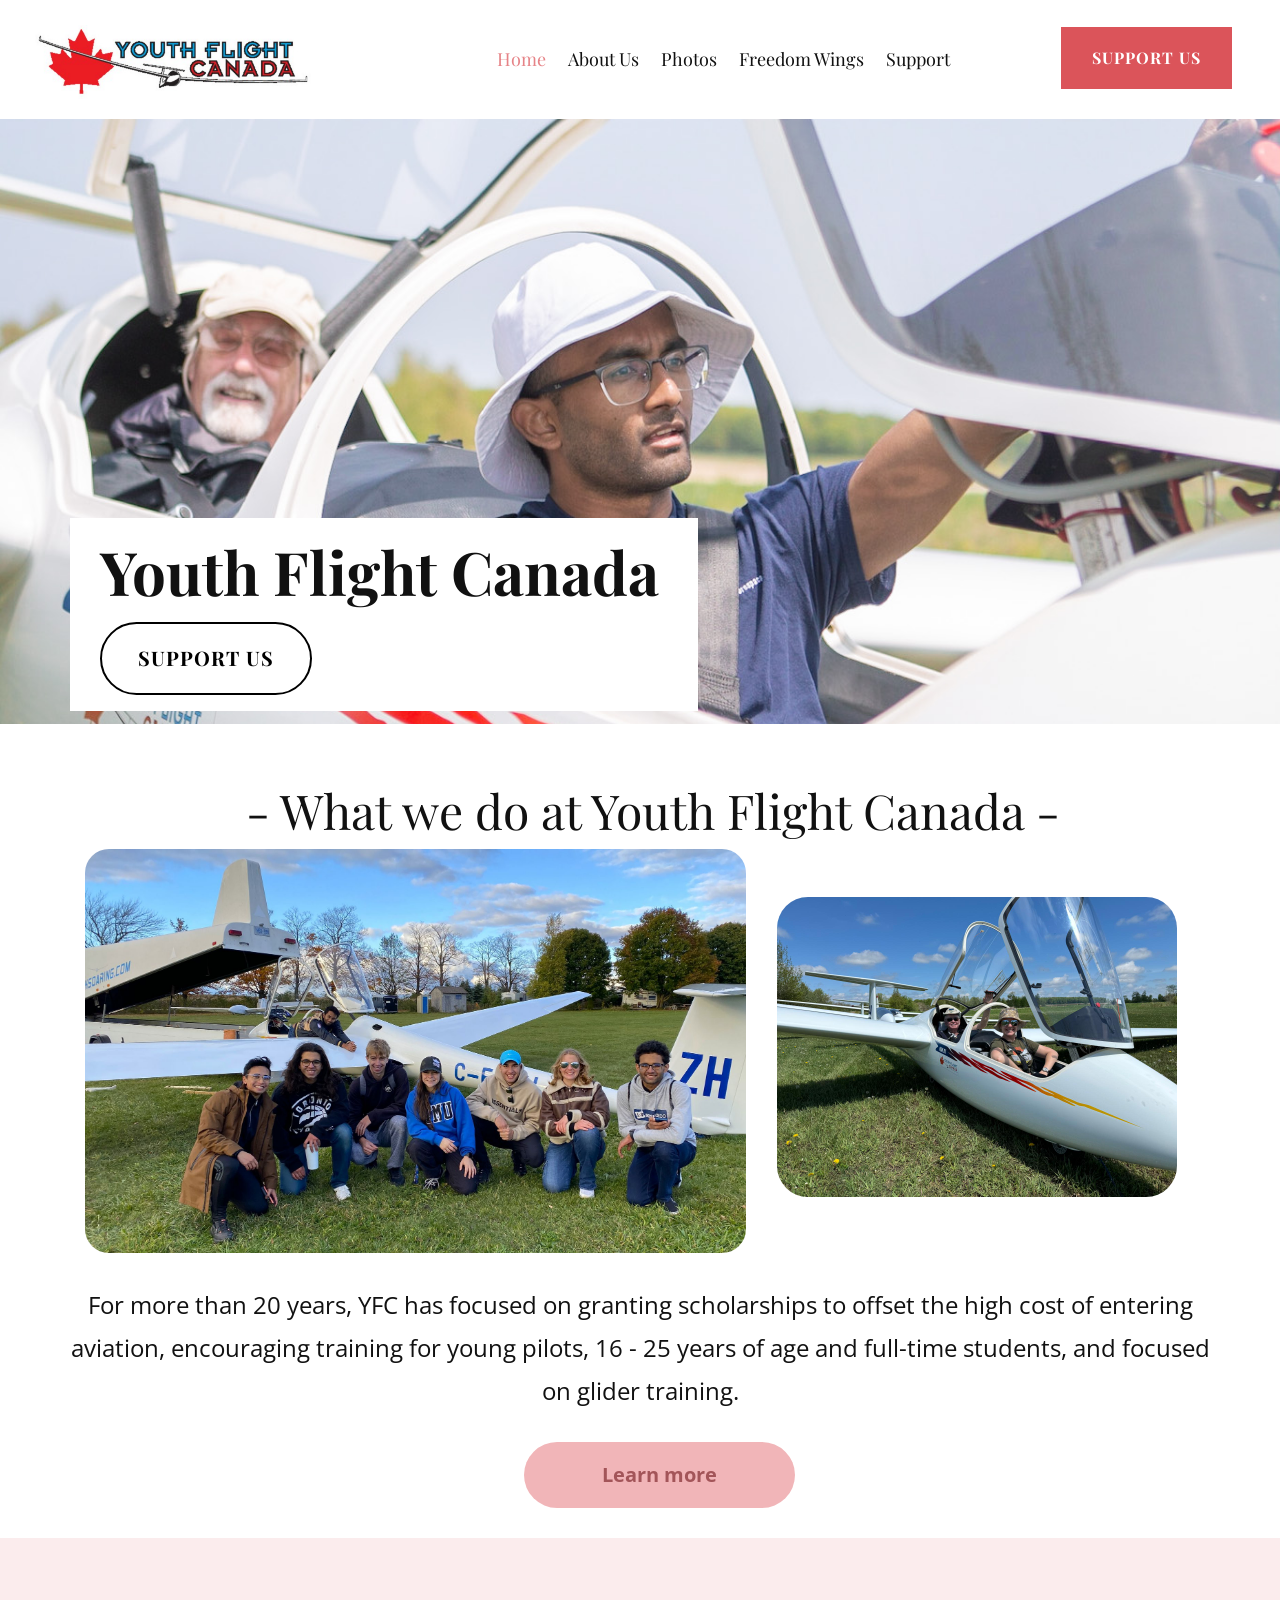
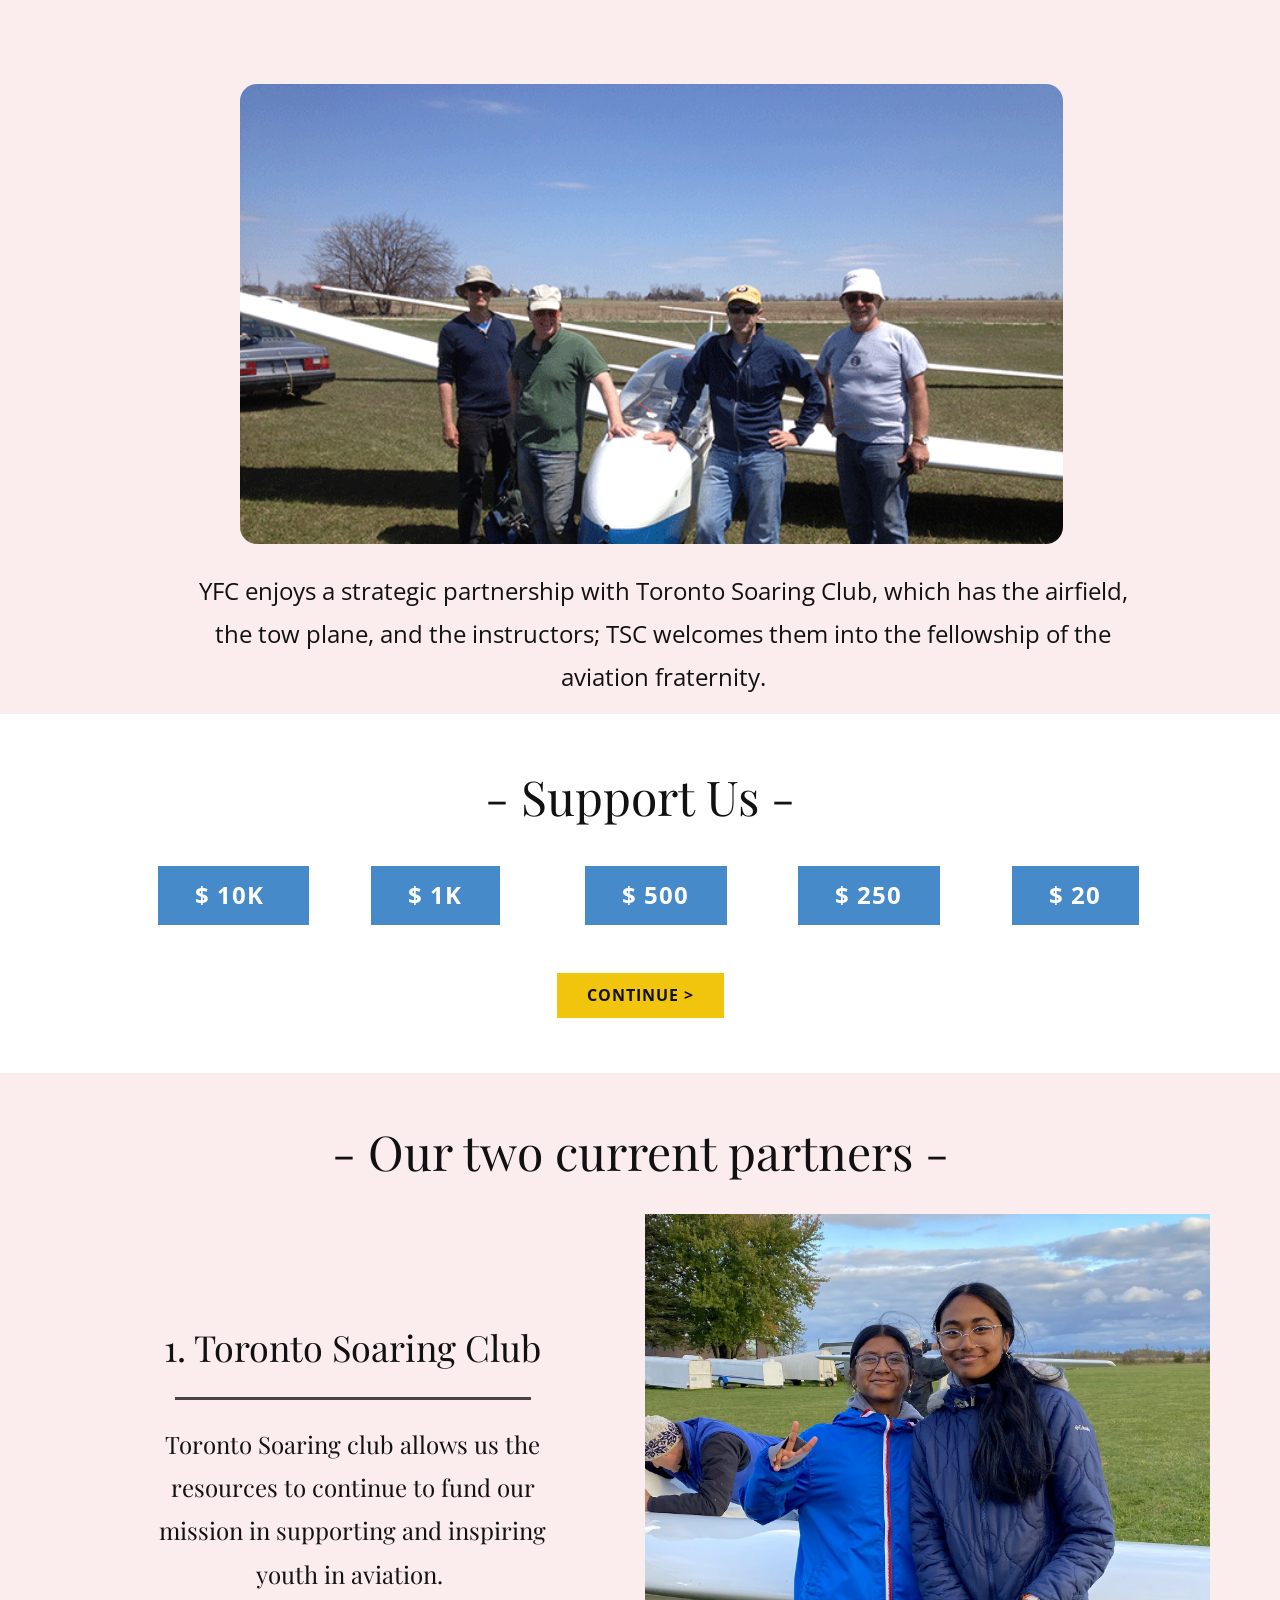
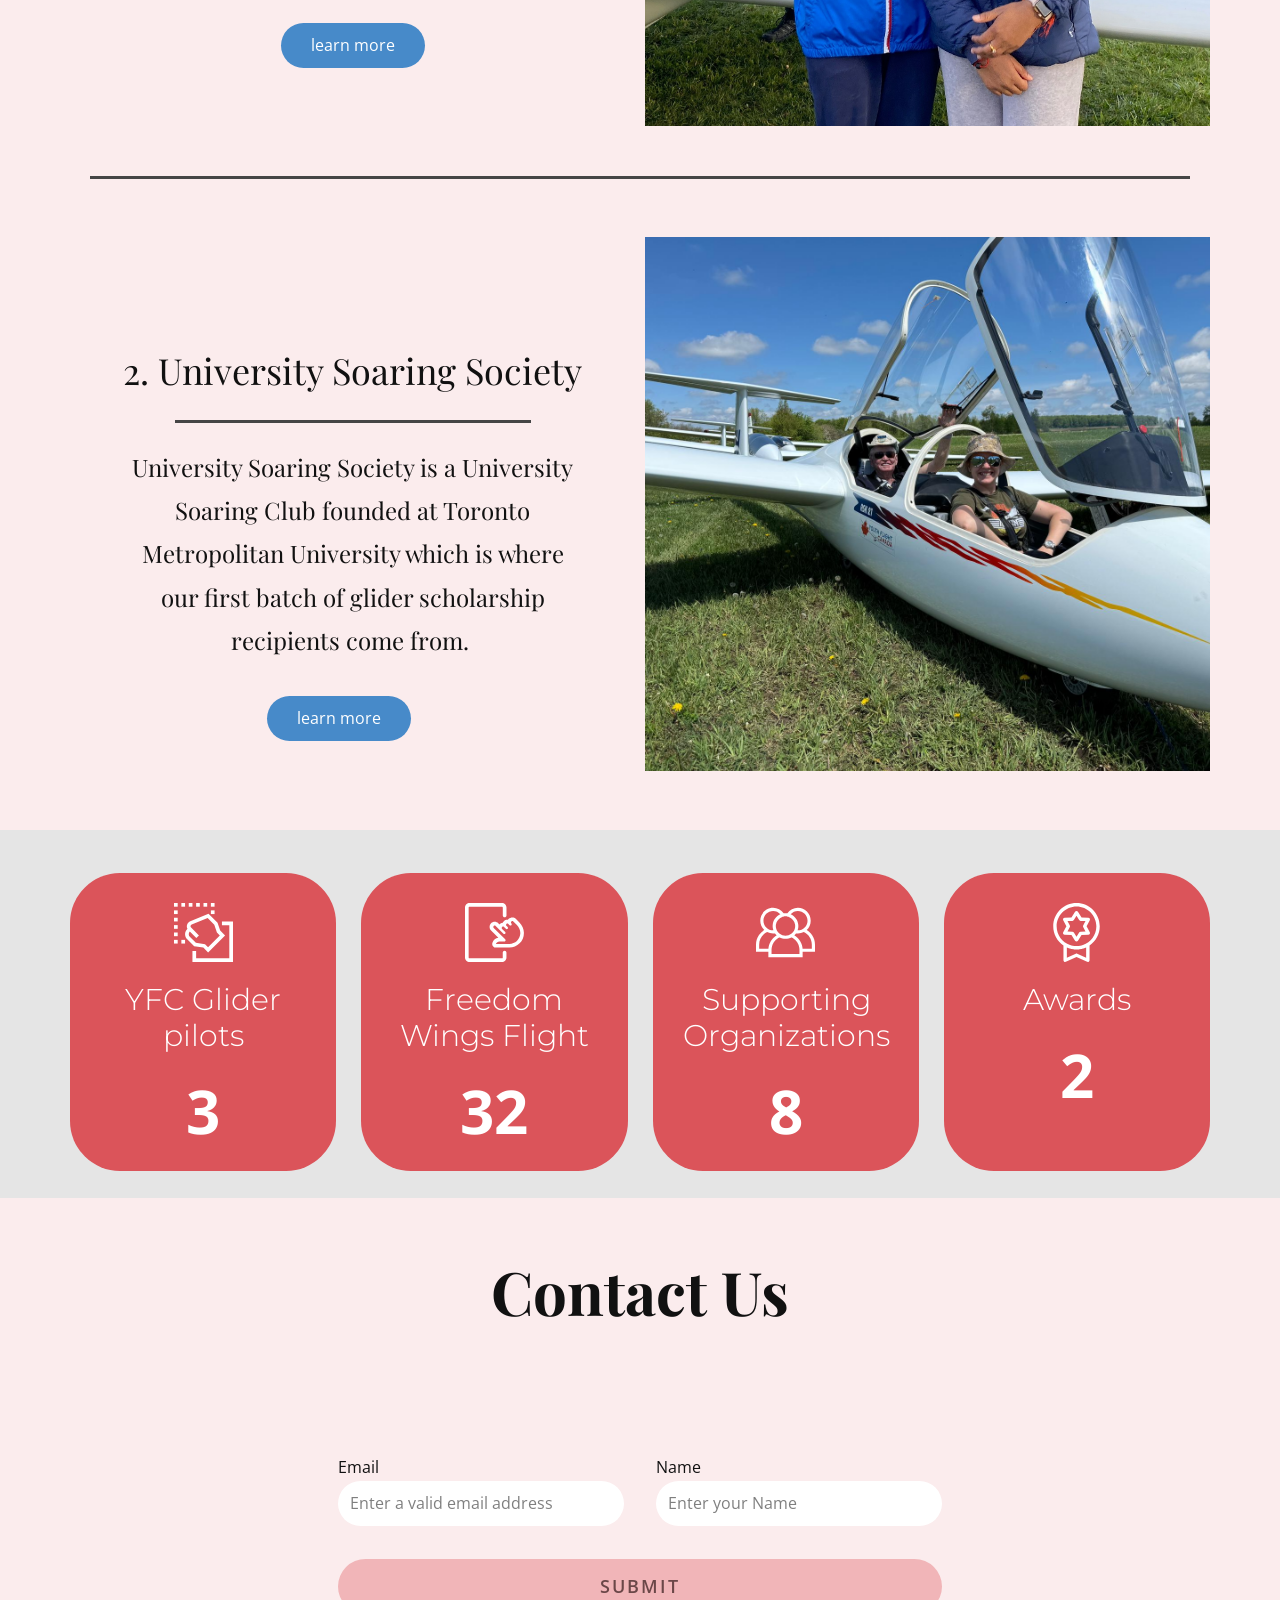
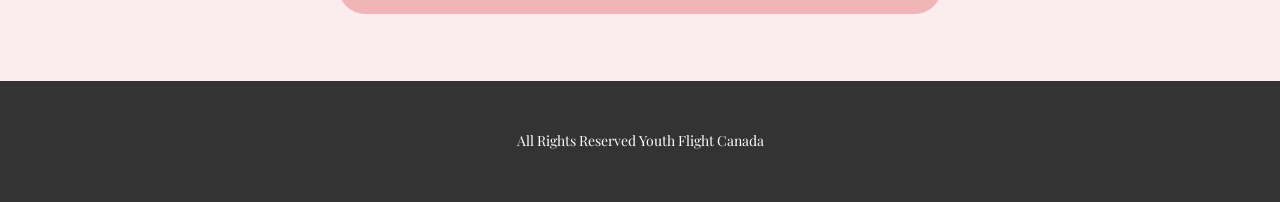
==== commit e51446b5: "change to support.html" ====
--- a/index.html
+++ b/index.html
@@ -55,7 +55,7 @@
 </div>
 </li><li class="u-nav-item"><a class="u-button-style u-nav-link u-text-active-palette-2-light-1 u-text-hover-palette-2-base" href="Photos.html" style="padding: 10px 11px;">Photos</a>
 </li><li class="u-nav-item"><a class="u-button-style u-nav-link u-text-active-palette-2-light-1 u-text-hover-palette-2-base" href="Freedom-Wings.html" style="padding: 10px 11px;">Freedom Wings</a>
-</li><li class="u-nav-item"><a class="u-button-style u-nav-link u-text-active-palette-2-light-1 u-text-hover-palette-2-base" href="Support.html" style="padding: 10px 11px;">Supporters</a>
+</li><li class="u-nav-item"><a class="u-button-style u-nav-link u-text-active-palette-2-light-1 u-text-hover-palette-2-base" href="Support.html" style="padding: 10px 11px;">Support</a>
 </li></ul>
           </div>
           <div class="u-custom-menu u-nav-container-collapse" wfd-invisible="true">
@@ -70,7 +70,7 @@
 </div>
 </li><li class="u-nav-item"><a class="u-button-style u-nav-link" href="Photos.html">Photos</a>
 </li><li class="u-nav-item"><a class="u-button-style u-nav-link" href="Freedom-Wings.html">Freedom Wings</a>
-</li><li class="u-nav-item"><a class="u-button-style u-nav-link" href="Support.html">Supporters</a>
+</li><li class="u-nav-item"><a class="u-button-style u-nav-link" href="Support.html">Support</a>
 </li></ul>
               </div>
             </div>
--- a/nicepage.css
+++ b/nicepage.css
@@ -43559,7 +43559,6 @@
 
 .u-header .u-nav-1 {
   font-size: 1.125rem;
-  letter-spacing: normal;
 }
 
 .u-header .u-nav-3 {
@@ -43582,6 +43581,10 @@
     margin-right: 249px;
   }
 
+  .u-header .u-nav-1 {
+    letter-spacing: normal;
+  }
+
   .u-header .u-btn-1 {
     margin: -51px -22px 30px 891px;
   }
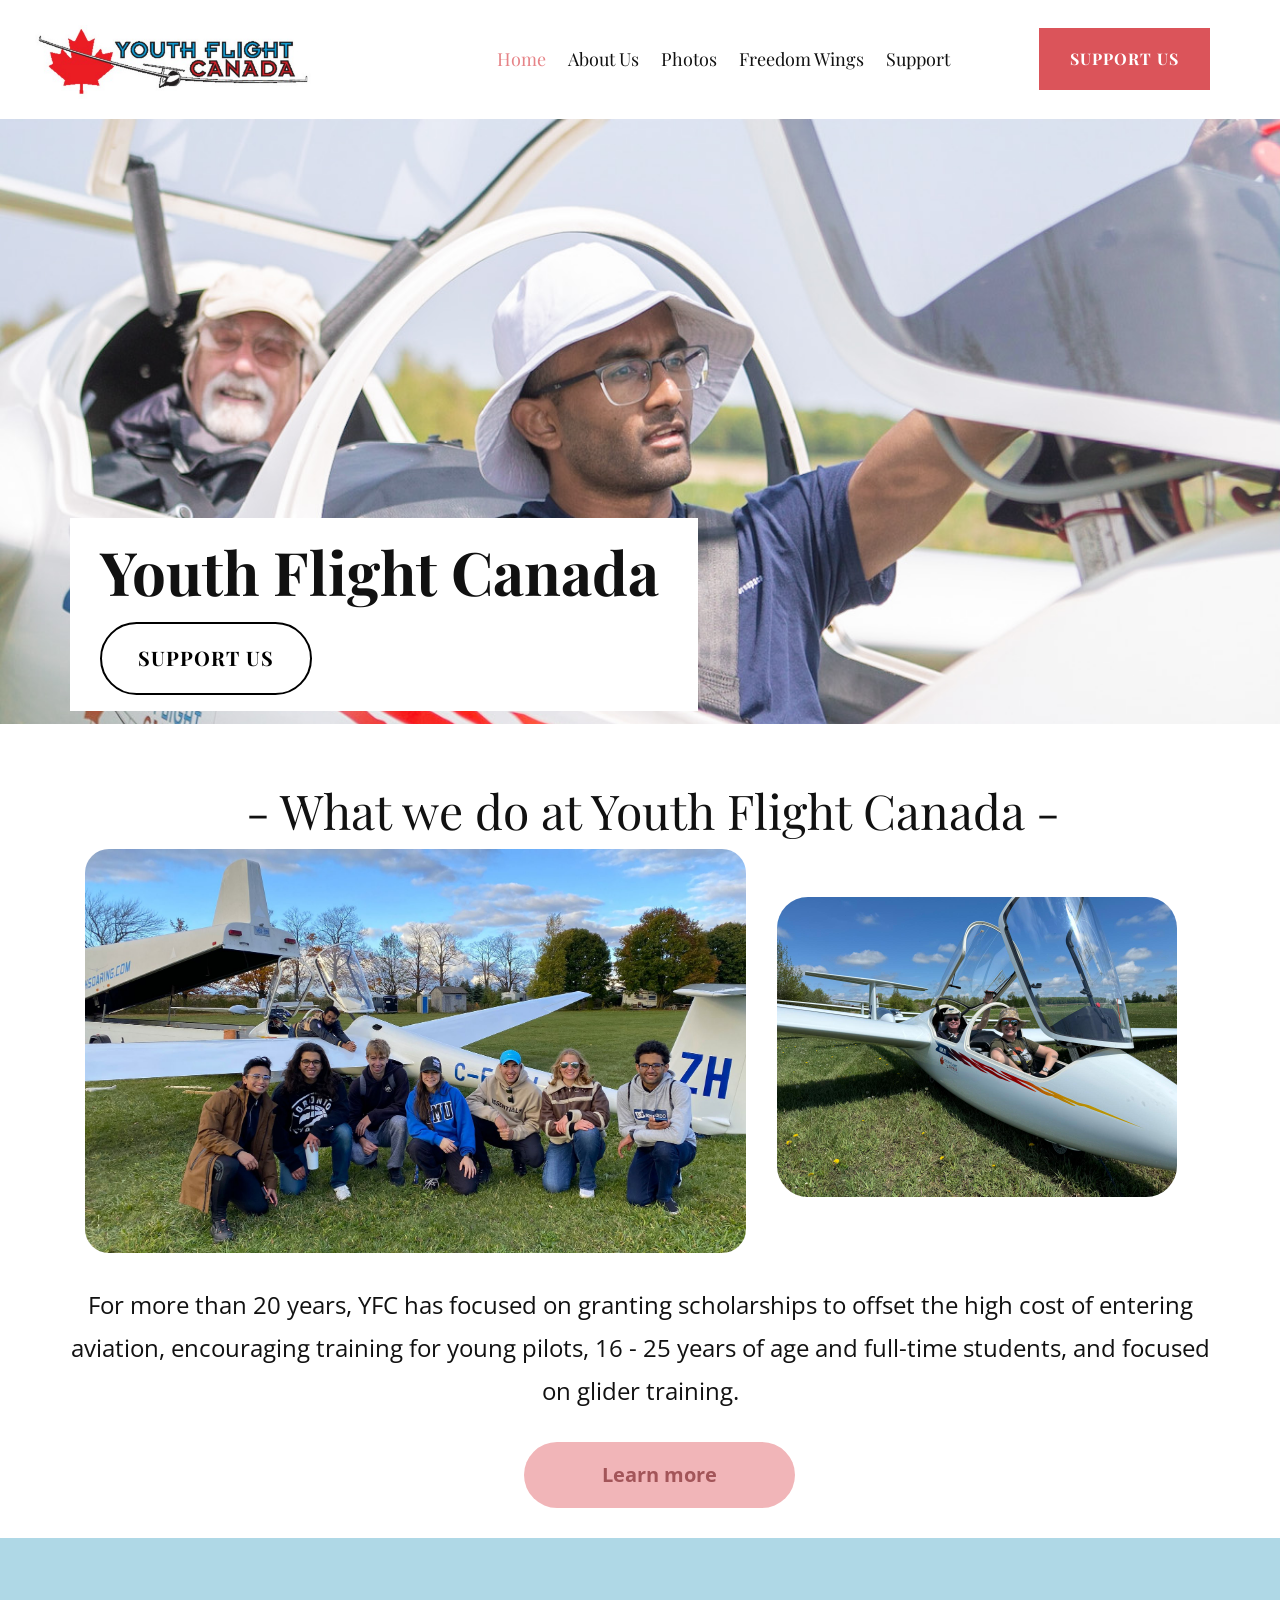
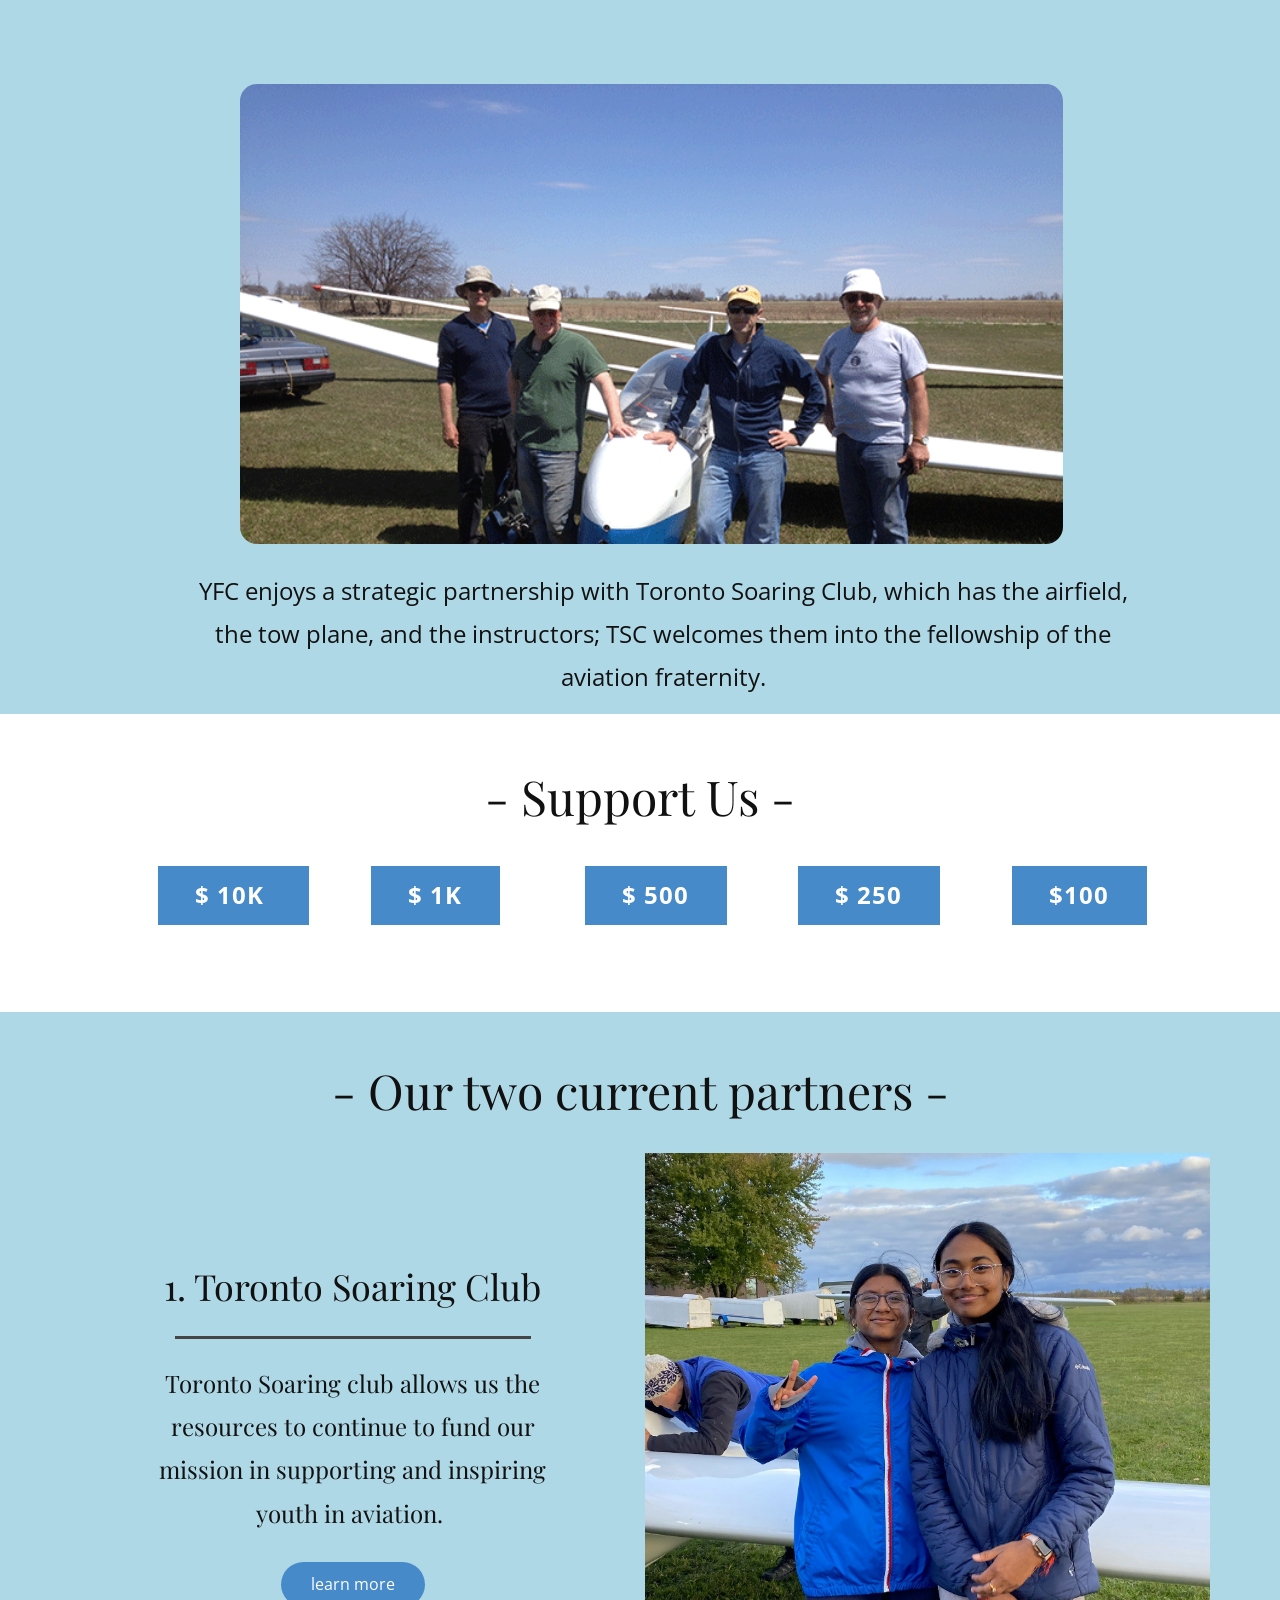
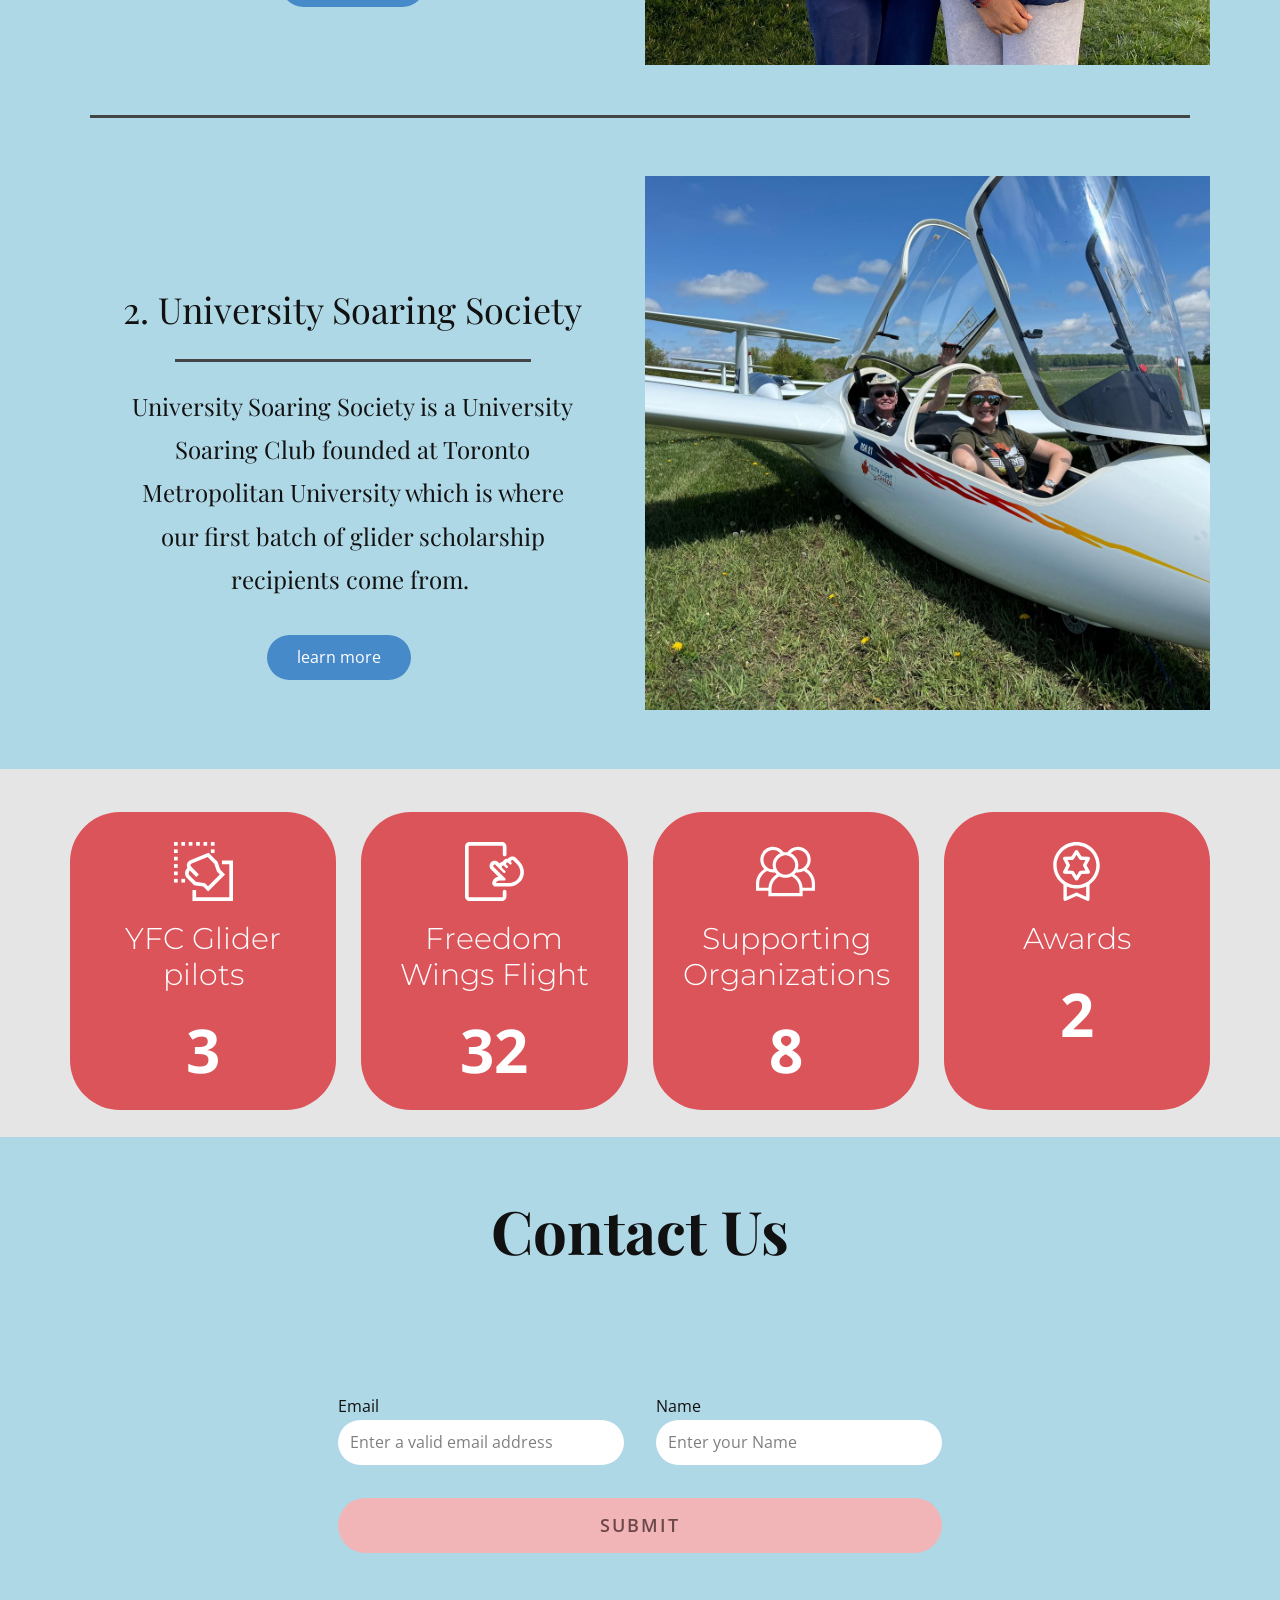
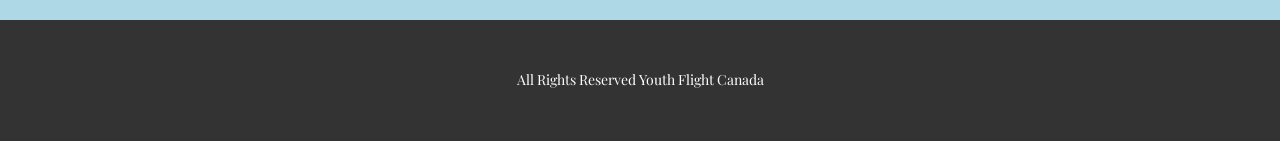
==== commit cbbfe006: "new changes" ====
--- a/index.html
+++ b/index.html
@@ -11,7 +11,7 @@
     <script class="u-script" type="text/javascript" src="nicepage.js" defer=""></script>
     <meta name="generator" content="Nicepage 6.20.0, nicepage.com">
     <meta name="referrer" content="origin">
-    <link rel="icon" href="images/favicon.png">
+    <link rel="icon" href="images/favicon3.png">
     <link id="u-theme-google-font" rel="stylesheet" href="https://fonts.googleapis.com/css?family=Playfair+Display:400,400i,500,500i,600,600i,700,700i,800,800i,900,900i|Open+Sans:300,300i,400,400i,500,500i,600,600i,700,700i,800,800i">
     <link id="u-page-google-font" rel="stylesheet" href="https://fonts.googleapis.com/css?family=Montserrat:100,100i,200,200i,300,300i,400,400i,500,500i,600,600i,700,700i,800,800i,900,900i">
     
@@ -84,7 +84,7 @@
         <div class="custom-expanded u-align-left u-container-align-left u-container-style u-group u-white u-group-1" data-animation-name="customAnimationIn" data-animation-duration="1500" data-animation-delay="500">
           <div class="u-container-layout u-container-layout-1">
             <h1 class="u-align-left u-text u-text-1" data-animation-name="" data-animation-duration="0" data-animation-delay="0" data-animation-direction="">Youth Flight Canada</h1>
-            <a href="#" class="u-active-grey-80 u-align-center u-border-2 u-border-active-grey-80 u-border-black u-border-hover-grey-80 u-btn u-btn-round u-button-style u-custom-font u-heading-font u-hover-grey-80 u-none u-radius-50 u-btn-1">support us </a>
+            <a href="https://www.canadahelps.org/en/charities/youth-flight-canada-education-fund/" class="u-active-grey-80 u-align-center u-border-2 u-border-active-grey-80 u-border-black u-border-hover-grey-80 u-btn u-btn-round u-button-style u-custom-font u-heading-font u-hover-grey-80 u-none u-radius-50 u-btn-1" target="_blank">support us </a>
           </div>
         </div>
       </div>
@@ -96,10 +96,10 @@
         <img class="u-image u-image-round u-radius u-image-2" src="images/WhatsAppImage2024-05-21aS20.29.07.jpeg" alt="" data-image-width="1600" data-image-height="1200">
         <p class="u-align-center u-text u-text-default u-text-2"> For more than 20 years, YFC has focused on granting scholarships to offset the high cost of entering aviation, encouraging training for young pilots, 16 - 25 years of age and full-time students, and focused on glider training. <br>
         </p>
-        <a href="#" class="u-active-palette-2-light-1 u-align-center u-border-none u-btn u-btn-round u-button-style u-hover-palette-2-light-1 u-palette-2-light-2 u-radius u-text-palette-2-dark-1 u-btn-1">Learn more </a>
-      </div>
-    </section>
-    <section class="u-clearfix u-palette-2-light-3 u-section-3" id="carousel_c524">
+        <a href="#" class="u-active-palette-2-light-1 u-align-center u-border-none u-btn u-btn-round u-button-style u-hover-palette-2-light-1 u-palette-2-light-2 u-radius u-text-hover-custom-color-1 u-text-palette-2-dark-1 u-btn-1">Learn more </a>
+      </div>
+    </section>
+    <section class="u-clearfix u-custom-color-1 u-section-3" id="carousel_c524">
       <div class="u-clearfix u-sheet u-sheet-1">
         <h2 class="u-text u-text-1" data-animation-name="customAnimationIn" data-animation-duration="1500">- Toronto Soaring &amp; Youth Flight Canada -&nbsp;&nbsp;</h2>
         <img class="u-image u-image-round u-radius u-image-1" src="images/May11-2014-1.png" alt="" data-image-width="680" data-image-height="510">
@@ -107,24 +107,24 @@
         </p>
       </div>
     </section>
-    <section class="u-align-center u-clearfix u-container-align-center-lg u-container-align-center-md u-container-align-center-sm u-container-align-center-xl u-white u-section-4" id="carousel_9206">
-      <div class="u-clearfix u-sheet u-sheet-1">
+    <section class="u-align-center u-clearfix u-container-align-center u-container-align-center-lg u-container-align-center-md u-container-align-center-sm u-container-align-center-xl u-white u-section-4" id="carousel_9206">
+      <div class="u-clearfix u-sheet u-valign-middle-xs u-sheet-1">
         <h2 class="u-text u-text-1">&nbsp;- Support Us -&nbsp;</h2>
         <div class="u-list u-list-1">
           <div class="u-repeater u-repeater-1">
             <div class="u-container-style u-list-item u-repeater-item">
               <div class="u-container-layout u-similar-container u-valign-middle-xs u-container-layout-1">
-                <a href="#" class="u-btn u-button-style u-custom-item u-hover-palette-1-dark-1 u-palette-1-base u-btn-1">$ 10k&nbsp;</a>
+                <a href="https://www.canadahelps.org/en/charities/youth-flight-canada-education-fund/" class="u-btn u-button-style u-custom-item u-hover-palette-1-dark-1 u-palette-1-base u-btn-1">$ 10k&nbsp;</a>
               </div>
             </div>
             <div class="u-container-style u-list-item u-repeater-item">
               <div class="u-container-layout u-similar-container u-valign-middle-xs u-container-layout-2">
-                <a href="#" class="u-btn u-button-style u-custom-item u-hover-palette-1-dark-1 u-palette-1-base u-btn-2">$ 1k</a>
+                <a href="https://www.canadahelps.org/en/charities/youth-flight-canada-education-fund/" class="u-btn u-button-style u-custom-item u-hover-palette-1-dark-1 u-palette-1-base u-btn-2">$ 1k</a>
               </div>
             </div>
             <div class="u-container-style u-list-item u-repeater-item">
               <div class="u-container-layout u-similar-container u-valign-middle-xs u-container-layout-3">
-                <a href="#" class="u-btn u-button-style u-custom-item u-hover-palette-1-dark-1 u-palette-1-base u-btn-3">$ 500 </a>
+                <a href="https://www.canadahelps.org/en/charities/youth-flight-canada-education-fund/" class="u-btn u-button-style u-custom-item u-hover-palette-1-dark-1 u-palette-1-base u-btn-3">$ 500 </a>
               </div>
             </div>
             <div class="u-container-style u-list-item u-repeater-item">
@@ -134,15 +134,14 @@
             </div>
             <div class="u-container-style u-list-item u-repeater-item">
               <div class="u-container-layout u-similar-container u-valign-middle-xs u-container-layout-5">
-                <a href="#" class="u-btn u-button-style u-custom-item u-hover-palette-1-dark-1 u-palette-1-base u-btn-5">$ 20 </a>
-              </div>
-            </div>
-          </div>
-        </div>
-        <a href="#" class="u-btn u-button-style u-hover-palette-1-dark-1 u-palette-3-base u-btn-6">continue &gt; </a>
-      </div>
-    </section>
-    <section class="u-clearfix u-palette-2-light-3 u-section-5" id="sec-a374">
+                <a href="https://www.canadahelps.org/en/charities/youth-flight-canada-education-fund/" class="u-btn u-button-style u-custom-item u-hover-palette-1-dark-1 u-palette-1-base u-btn-5">$100</a>
+              </div>
+            </div>
+          </div>
+        </div>
+      </div>
+    </section>
+    <section class="u-clearfix u-custom-color-1 u-section-5" id="sec-a374">
       <div class="u-clearfix u-sheet u-sheet-1">
         <h2 class="u-align-center u-text u-text-1">- Our two current partners - </h2>
         <div class="data-layout-selected u-clearfix u-expanded-width u-gutter-10 u-layout-wrap u-layout-wrap-1">
@@ -162,7 +161,7 @@
             </div>
           </div>
         </div>
-        <div class="u-border-3 u-border-grey-dark-1 u-line u-line-horizontal u-line-2"></div>
+        <div class="u-border-3 u-border-grey-dark-1 u-expanded-width-xs u-line u-line-horizontal u-line-2"></div>
         <div class="data-layout-selected u-clearfix u-expanded-width u-gutter-10 u-layout-wrap u-layout-wrap-2">
           <div class="u-layout" style="">
             <div class="u-layout-row" style="">
@@ -232,7 +231,7 @@
         </div>
       </div>
     </section>
-    <section class="u-clearfix u-container-align-center u-palette-2-light-3 u-section-7" id="carousel_b99d">
+    <section class="u-clearfix u-container-align-center u-custom-color-1 u-section-7" id="carousel_b99d">
       <div class="u-clearfix u-sheet u-sheet-1">
         <h2 class="u-align-center u-text u-text-default u-text-1" data-animation-name="customAnimationIn" data-animation-duration="1500" data-animation-delay="0">Contact Us</h2>
         <h5 class="u-align-center u-custom-font u-heading-font u-text u-text-2" data-animation-name="customAnimationIn" data-animation-duration="1500" data-animation-delay="500"> Any questions or remarks? Just write us a message!</h5>
--- a/nicepage.css
+++ b/nicepage.css
@@ -42912,7 +42912,207 @@
 
 /*begin-variables sitestylecss*/
 
+.u-custom-color-1,
+        .u-body.u-custom-color-1,
+        section.u-custom-color-1:before,
+        .u-custom-color-1 > .u-audio-main-layout-wrapper:before,
+        .u-custom-color-1 > .u-container-layout:before,
+        .u-custom-color-1 > .u-inner-container-layout:before,
+        .u-custom-color-1.u-sidenav:before,
+        .u-container-layout.u-container-layout.u-custom-color-1:before,
+        .u-table-alt-custom-color-1 tr:nth-child(even)
+        {
+            color: #111111;
+            background-color: #afd8e6;
+        }
 
+        .u-input.u-custom-color-1,
+        .u-field-input.u-custom-color-1,
+        .u-button-style.u-custom-color-1,
+        .u-button-style.u-custom-color-1[class*="u-border-"]
+        {
+            color: #111111 !important;
+            background-color: #afd8e6 !important;
+        }
+
+        .u-button-style.u-custom-color-1:hover,
+        .u-button-style.u-custom-color-1[class*="u-border-"]:hover,
+        .u-button-style.u-custom-color-1:focus,
+        .u-button-style.u-custom-color-1[class*="u-border-"]:focus,
+        .u-button-style.u-button-style.u-custom-color-1:active,
+        .u-button-style.u-button-style.u-custom-color-1[class*="u-border-"]:active,
+        .u-button-style.u-button-style.u-custom-color-1.active,
+        .u-button-style.u-button-style.u-custom-color-1[class*="u-border-"].active,
+        li.active > .u-button-style.u-button-style.u-custom-color-1,
+        li.active > .u-button-style.u-button-style.u-custom-color-1[class*="u-border-"]
+        {
+            color: #111111 !important;
+            background-color: #90c9dc !important;
+        }
+
+        .u-hover-custom-color-1:hover,
+        .u-hover-custom-color-1[class*="u-border-"]:hover,
+        .u-hover-custom-color-1:focus,
+        .u-hover-custom-color-1[class*="u-border-"]:focus,
+        .u-active-custom-color-1.u-active.u-active,
+        .u-active-custom-color-1[class*="u-border-"].u-active.u-active,
+        a.u-button-style.u-hover-custom-color-1:hover,
+        a.u-button-style.u-hover-custom-color-1.hover,
+        a.u-button-style.u-hover-custom-color-1[class*="u-border-"]:hover,
+        a.u-button-style.u-hover-custom-color-1[class*="u-border-"].hover,
+        a.u-button-style:hover > .u-hover-custom-color-1,
+        a.u-button-style:hover > .u-hover-custom-color-1[class*="u-border-"],
+        a.u-button-style.u-hover-custom-color-1:focus,
+        a.u-button-style.u-hover-custom-color-1[class*="u-border-"]:focus,
+        a.u-button-style.u-button-style.u-active-custom-color-1:active,
+        a.u-button-style.u-button-style.u-active-custom-color-1[class*="u-border-"]:active,
+        a.u-button-style.u-button-style.u-active-custom-color-1.active,
+        a.u-button-style.u-button-style.u-active-custom-color-1[class*="u-border-"].active,
+        a.u-button-style.u-button-style.active > .u-active-custom-color-1,
+        a.u-button-style.u-button-style.active > .u-active-custom-color-1[class*="u-border-"],
+        li.active > a.u-button-style.u-button-style.u-active-custom-color-1,
+        li.active > a.u-button-style.u-button-style.u-active-custom-color-1[class*="u-border-"],
+        input.u-field-input.u-field-input.u-active-custom-color-1:checked
+        {
+            color: #111111 !important;
+            background-color: #afd8e6 !important;
+        }
+
+        a.u-link.u-hover-custom-color-1:hover {
+            color: #afd8e6 !important;
+        }
+
+        
+
+        
+        .u-border-custom-color-1,
+        .u-border-custom-color-1.u-input,
+        .u-border-custom-color-1.u-field-input.u-field-input,
+        .u-separator-custom-color-1:after
+        {
+            border-color: #afd8e6;
+            stroke: #afd8e6;
+        }
+
+        .u-button-style.u-border-custom-color-1
+        {
+            border-color: #afd8e6 !important;
+            color: #afd8e6 !important;
+            background-color: transparent !important;
+        }
+
+        .u-button-style.u-border-custom-color-1:hover,
+        .u-button-style.u-border-custom-color-1:focus
+        {
+            border-color: transparent !important;
+            color: #90c9dc !important;
+            background-color: transparent !important;
+        }
+
+        .u-border-hover-custom-color-1:hover,
+        .u-border-hover-custom-color-1:focus,
+        .u-border-active-custom-color-1.u-active.u-active,
+        a.u-button-style.u-border-hover-custom-color-1:hover,
+        a.u-button-style:hover > .u-border-hover-custom-color-1,
+        a.u-button-style.u-border-hover-custom-color-1:focus,
+        a.u-button-style.u-button-style.u-border-active-custom-color-1:active,
+        a.u-button-style.u-button-style.u-border-active-custom-color-1.active,
+        a.u-button-style.u-button-style.active > .u-border-active-custom-color-1,
+        li.active > a.u-button-style.u-button-style.u-border-active-custom-color-1,
+        input.u-field-input.u-field-input.u-border-active-custom-color-1:checked
+        {
+            color: #afd8e6 !important;
+            border-color: #afd8e6 !important;
+        }
+
+        .u-link.u-border-custom-color-1[class*="u-border-"]
+        {
+            border-color: #afd8e6 !important;
+        }
+
+        .u-link.u-border-custom-color-1[class*="u-border-"]:hover
+        {
+            border-color: #90c9dc !important;
+        }
+        
+
+        
+        .u-text-custom-color-1,
+        .u-input.u-text-custom-color-1,
+        .u-input.u-text-custom-color-1[class*="u-border-"],
+        li.active > a.u-button-style.u-text-custom-color-1,
+        li.active > a.u-button-style.u-text-custom-color-1[class*="u-border-"],
+        a.u-button-style.u-text-custom-color-1,
+        a.u-button-style.u-text-custom-color-1[class*="u-border-"]
+        {
+            color: #afd8e6 !important;
+            
+            
+            
+        }
+
+        a.u-button-style.u-text-custom-color-1:hover,
+        a.u-button-style.u-text-custom-color-1[class*="u-border-"]:hover,
+        a.u-button-style.u-text-custom-color-1:focus,
+        a.u-button-style.u-text-custom-color-1[class*="u-border-"]:focus,
+        a.u-button-style.u-button-style.u-text-custom-color-1:active,
+        a.u-button-style.u-button-style.u-text-custom-color-1[class*="u-border-"]:active,
+        a.u-button-style.u-button-style.u-text-custom-color-1.active,
+        a.u-button-style.u-button-style.u-text-custom-color-1[class*="u-border-"].active
+        {
+            color: #90c9dc !important;
+        }
+
+        /* hover */
+        a.u-button-style:hover > .u-text-hover-custom-color-1,
+        a.u-button-style:hover > .u-text-hover-custom-color-1[class*="u-border-"],
+        a.u-button-style.u-button-style.u-text-hover-custom-color-1:hover,
+        a.u-button-style.u-button-style.u-text-hover-custom-color-1[class*="u-border-"]:hover,
+        a.u-button-style.u-button-style.u-button-style.u-text-hover-custom-color-1.active,
+        a.u-button-style.u-button-style.u-button-style.u-text-hover-custom-color-1[class*="u-border-"].active,
+        a.u-button-style.u-button-style.u-button-style.u-text-hover-custom-color-1:active,
+        a.u-button-style.u-button-style.u-button-style.u-text-hover-custom-color-1[class*="u-border-"]:active,
+        a.u-button-style.u-button-style.u-text-hover-custom-color-1:focus,
+        a.u-button-style.u-button-style.u-text-hover-custom-color-1[class*="u-border-"]:focus,
+        /* active */
+        a.u-button-style.u-button-style.u-button-style.u-button-style.u-text-active-custom-color-1:active,
+        a.u-button-style.u-button-style.u-button-style.u-button-style.u-text-active-custom-color-1[class*="u-border-"]:active,
+        a.u-button-style.u-button-style.u-button-style.u-button-style.u-text-active-custom-color-1.active,
+        a.u-button-style.u-button-style.u-button-style.u-button-style.u-text-active-custom-color-1[class*="u-border-"].active,
+        a.u-button-style.u-button-style.active > .u-text-active-custom-color-1,
+        a.u-button-style.u-button-style.active > .u-text-active-custom-color-1[class*="u-border-"],
+        :not(.level-2) > .u-nav > .u-nav-item > a.u-nav-link.u-text-hover-custom-color-1:hover,
+        :not(.level-2) > .u-nav > .u-nav-item > a.u-nav-link.u-nav-link.u-text-active-custom-color-1.active,
+        .u-text-hover-custom-color-1.u-language-url:hover,
+        .u-text-hover-custom-color-1 .u-language-url:hover,
+        .u-text-hover-custom-color-1.u-carousel-control:hover,
+        .u-text-hover-custom-color-1.u-gallery-nav:hover,
+        .u-popupmenu-items.u-text-hover-custom-color-1 .u-nav-link:hover,
+        .u-popupmenu-items.u-popupmenu-items.u-text-active-custom-color-1 .u-nav-link.active
+        {
+            color: #afd8e6 !important;
+        }
+
+        .u-text-custom-color-1 .u-svg-link,
+        .u-text-hover-custom-color-1:hover .u-svg-link,
+        .u-text-hover-custom-color-1:focus .u-svg-link,
+        .u-text-active-custom-color-1:active .u-svg-link.u-svg-link,
+        .u-button-style:hover > .u-text-hover-custom-color-1 .u-svg-link,
+        .u-button-style.u-button-style:active > .u-text-active-custom-color-1 .u-svg-link,
+        .u-button-style.u-button-style.active > .u-text-active-custom-color-1 .u-svg-link
+        {
+            fill: #afd8e6;
+        }
+
+        .u-link.u-text-custom-color-1:hover
+        {
+            color: #90c9dc !important;
+        }
+
+        a.u-link.u-text-hover-custom-color-1:hover
+        {
+            color: #afd8e6 !important;
+        }
 
         .u-body
         {
@@ -43559,6 +43759,7 @@
 
 .u-header .u-nav-1 {
   font-size: 1.125rem;
+  letter-spacing: normal;
 }
 
 .u-header .u-nav-3 {
@@ -43571,7 +43772,7 @@
   background-image: none;
   font-size: 1rem;
   font-weight: 700;
-  margin: -51px -22px 29px 991px;
+  margin: -50px 0 29px auto;
   padding: 18px 31px;
 }
 @media (max-width: 1199px) {
@@ -43581,12 +43782,10 @@
     margin-right: 249px;
   }
 
-  .u-header .u-nav-1 {
-    letter-spacing: normal;
-  }
-
   .u-header .u-btn-1 {
-    margin: -51px -22px 30px 891px;
+    margin-right: 0;
+    margin-bottom: 30px;
+    margin-left: 891px;
   }
 }
 @media (max-width: 991px) {
--- a/index.css
+++ b/index.css
@@ -90,19 +90,28 @@
 
 @media (max-width: 575px) {
   .u-section-1 .u-sheet-1 {
-    min-height: 181px;
+    min-height: 575px;
   }
 
   .u-section-1 .u-group-1 {
-    width: 340px;
+    min-height: 200px;
+    width: 327px;
+    margin-top: 351px;
+    margin-left: auto;
+    margin-bottom: 24px;
   }
 
   .u-section-1 .u-text-1 {
     font-size: 2.25rem;
+    width: auto;
+    margin-top: 25px;
   }
 
   .u-section-1 .u-btn-1 {
-    margin-right: 111px;
+    margin-top: 12px;
+    margin-right: auto;
+    padding-top: 11px;
+    padding-bottom: 12px;
   }
 }.u-section-2 .u-sheet-1 {
   min-height: 814px;
@@ -197,7 +206,7 @@
 
 @media (max-width: 575px) {
   .u-section-2 .u-sheet-1 {
-    min-height: 976px;
+    min-height: 100vh;
   }
 
   .u-section-2 .u-text-1 {
@@ -215,10 +224,15 @@
     margin-left: 0;
   }
 
+  .u-section-2 .u-text-2 {
+    width: auto;
+    margin-top: 50px;
+  }
+
   .u-section-2 .u-btn-1 {
-    margin-top: 31px;
+    margin-top: 34px;
     margin-right: auto;
-    margin-bottom: 28px;
+    margin-bottom: 30px;
   }
 } .u-section-3 {
   background-image: none;
@@ -320,7 +334,7 @@
 }
 
 .u-section-4 .u-sheet-1 {
-  min-height: 359px;
+  min-height: 298px;
 }
 
 .u-section-4 .u-text-1 {
@@ -331,7 +345,7 @@
 
 .u-section-4 .u-list-1 {
   width: 1062px;
-  margin: 33px 0 0 auto;
+  margin: 33px 0 60px auto;
 }
 
 .u-section-4 .u-repeater-1 {
@@ -406,14 +420,6 @@
   padding: 10px 38px 10px 37px;
 }
 
-.u-section-4 .u-btn-6 {
-  font-weight: 700;
-  text-transform: uppercase;
-  letter-spacing: 1px;
-  background-image: none;
-  margin: 38px auto 55px;
-}
-
 @media (max-width: 1199px) {
   .u-section-4 .u-text-1 {
     margin-left: 390px;
@@ -466,7 +472,7 @@
 
 @media (max-width: 575px) {
   .u-section-4 .u-sheet-1 {
-    min-height: 673px;
+    min-height: 585px;
   }
 
   .u-section-4 .u-text-1 {
@@ -480,6 +486,7 @@
   .u-section-4 .u-list-1 {
     width: 340px;
     margin-top: 38px;
+    margin-bottom: 51px;
   }
 
   .u-section-4 .u-repeater-1 {
@@ -849,6 +856,19 @@
     margin-left: initial;
   }
 
+  .u-section-5 .u-layout-cell-1 {
+    min-height: 310px;
+  }
+
+  .u-section-5 .u-container-layout-1 {
+    padding-top: 18px;
+  }
+
+  .u-section-5 .u-text-2 {
+    width: auto;
+    margin-top: 8px;
+  }
+
   .u-section-5 .u-btn-1 {
     margin-left: 0;
     margin-right: 0;
@@ -859,19 +879,30 @@
   }
 
   .u-section-5 .u-line-2 {
-    width: 340px;
-    margin-top: 125px;
-  }
-
-  .u-section-5 .u-layout-wrap-2 {
-    margin-top: 16px;
-    margin-bottom: -196px;
+    margin-top: 29px;
     margin-right: initial;
     margin-left: initial;
+    width: auto;
+  }
+
+  .u-section-5 .u-layout-wrap-2 {
+    margin-top: 23px;
+    margin-bottom: 60px;
+    margin-right: initial;
+    margin-left: initial;
+  }
+
+  .u-section-5 .u-layout-cell-3 {
+    min-height: 412px;
+  }
+
+  .u-section-5 .u-text-4 {
+    width: auto;
+    margin-top: 8px;
   }
 
   .u-section-5 .u-image-2 {
-    min-height: 257px;
+    min-height: 294px;
   }
 } .u-section-6 {
   background-image: none;
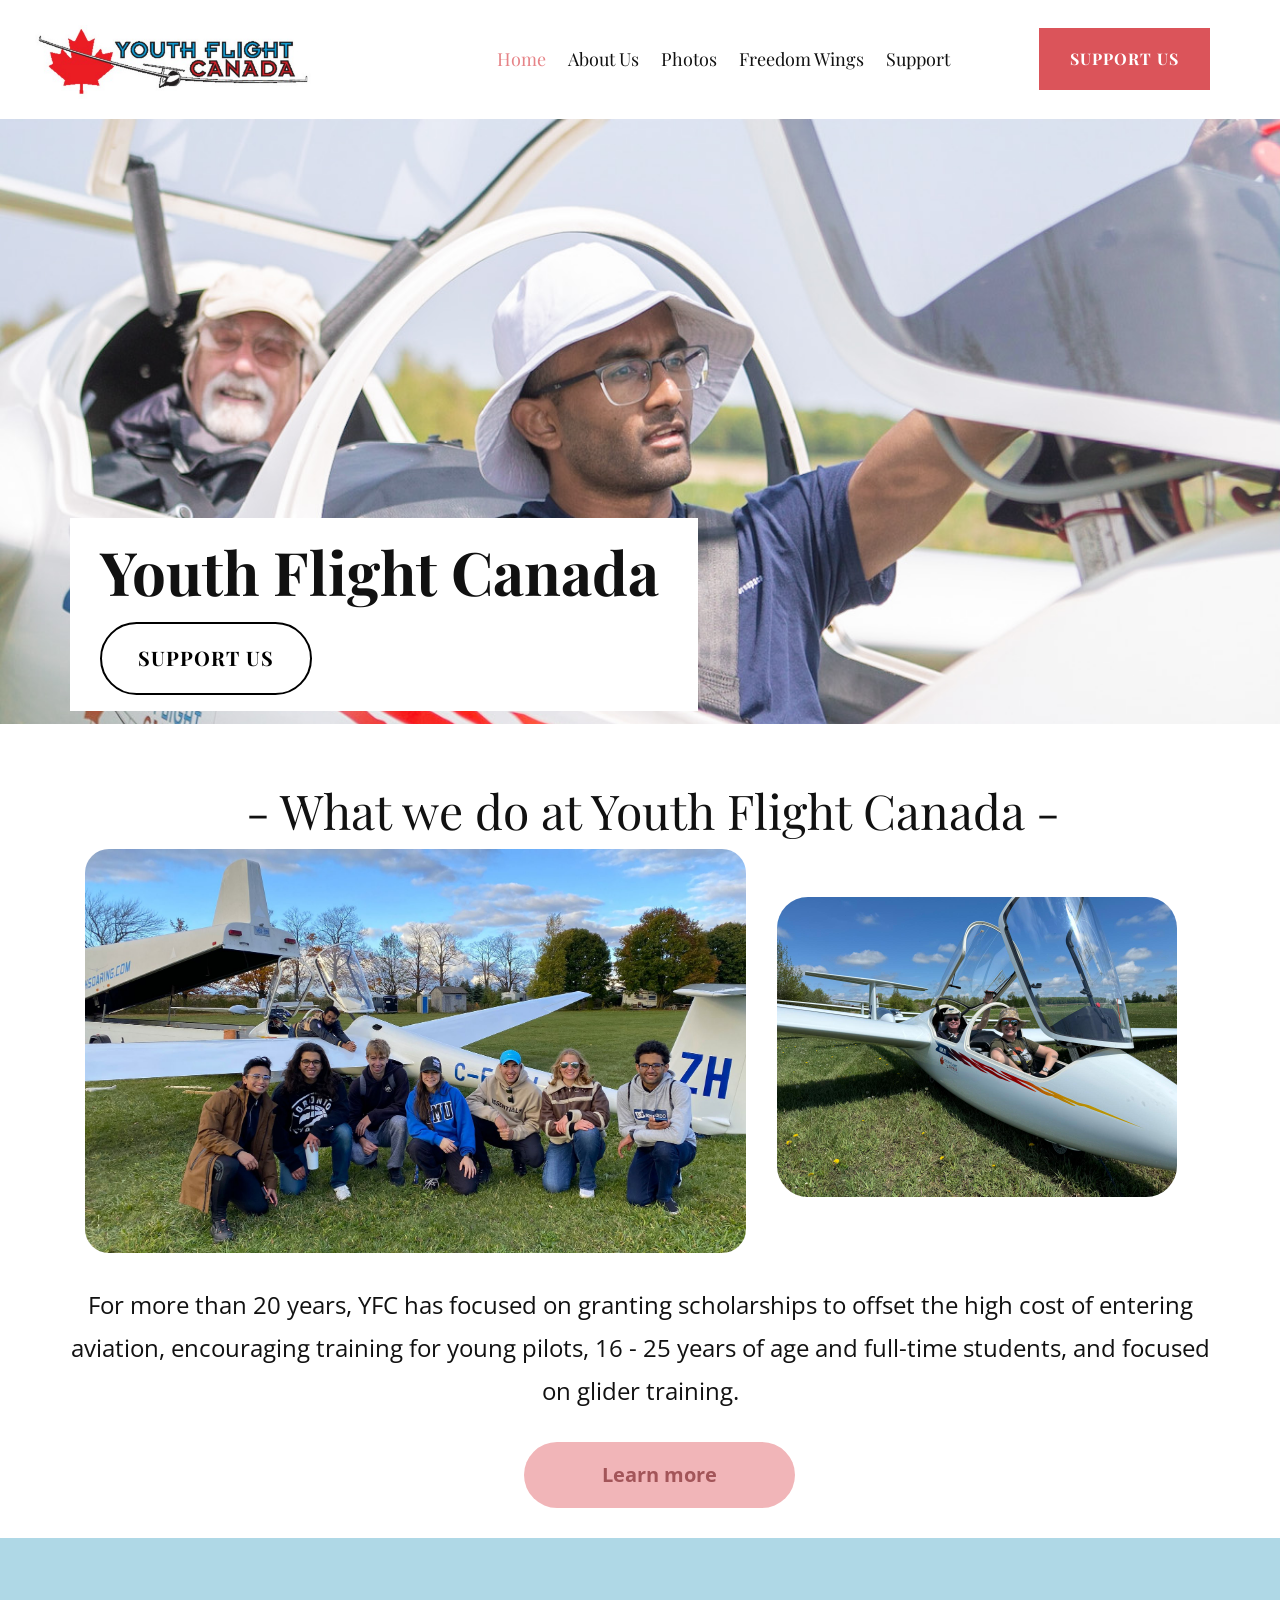
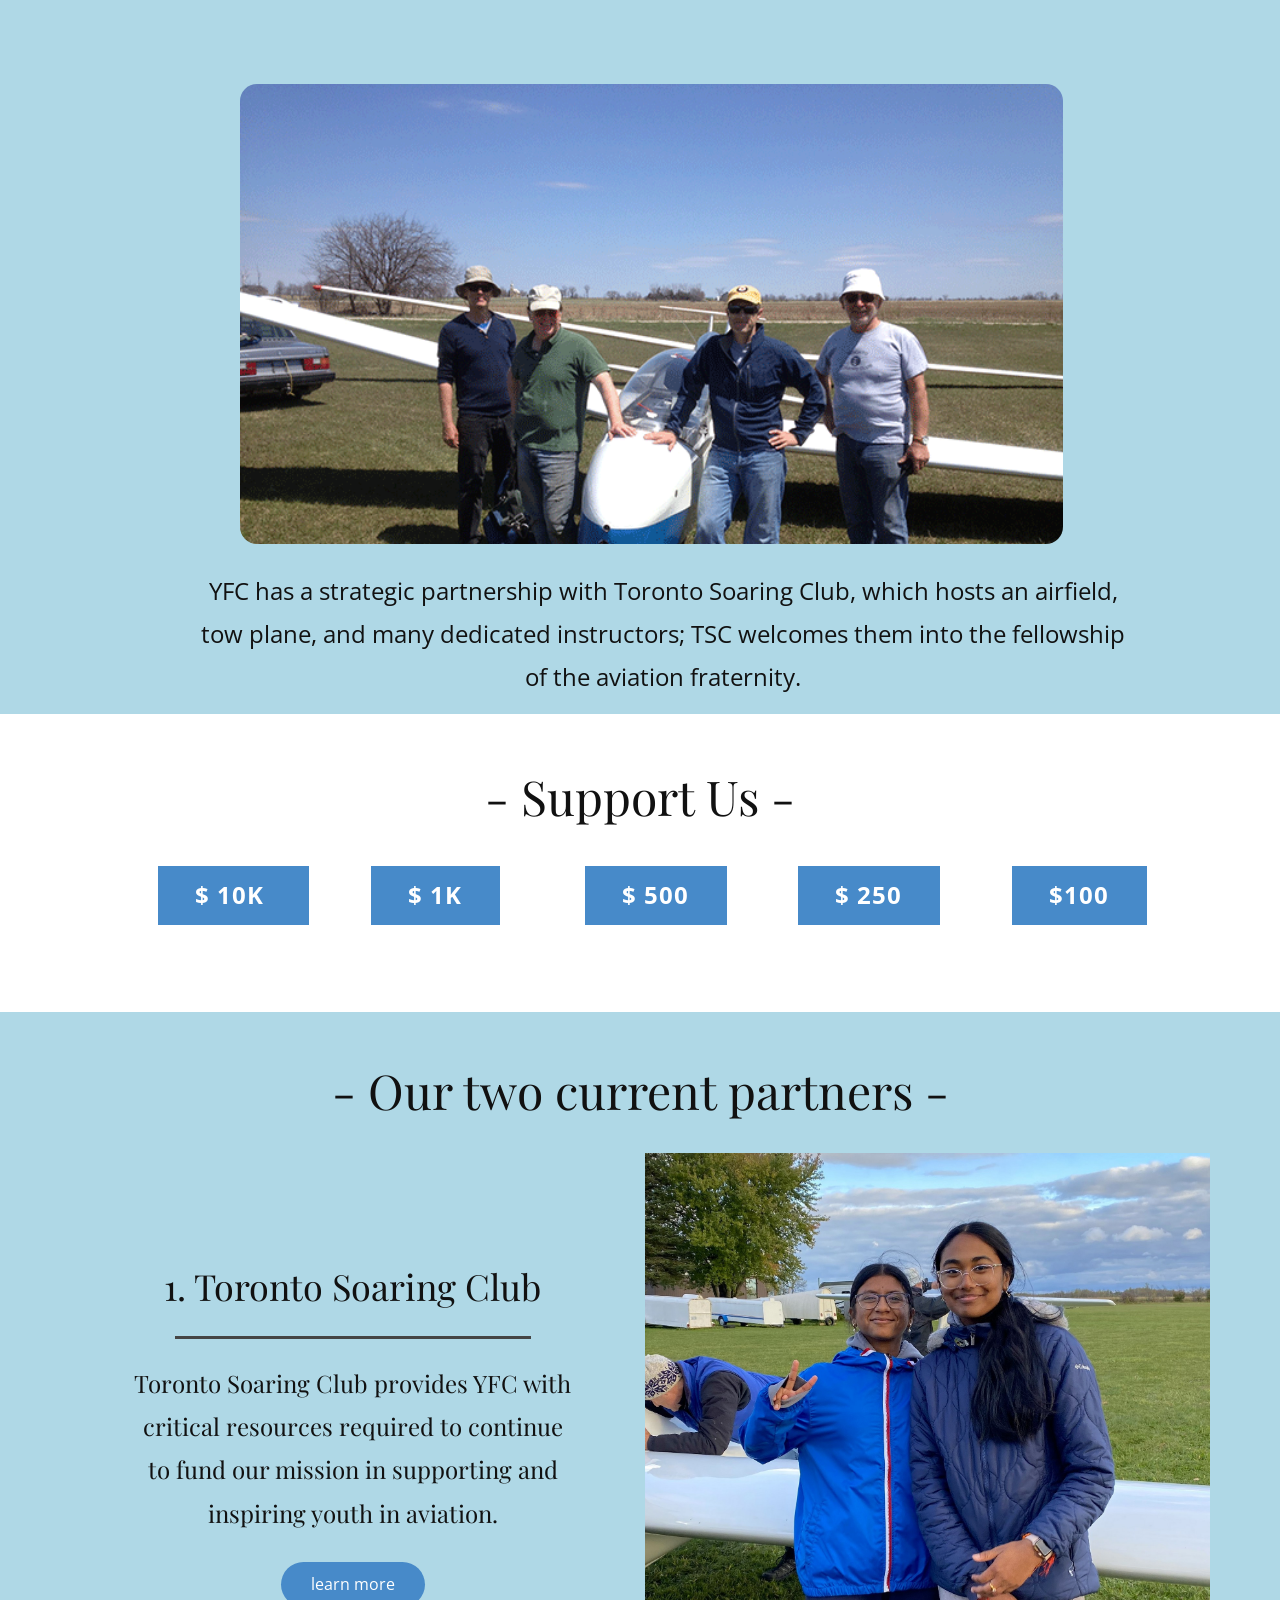
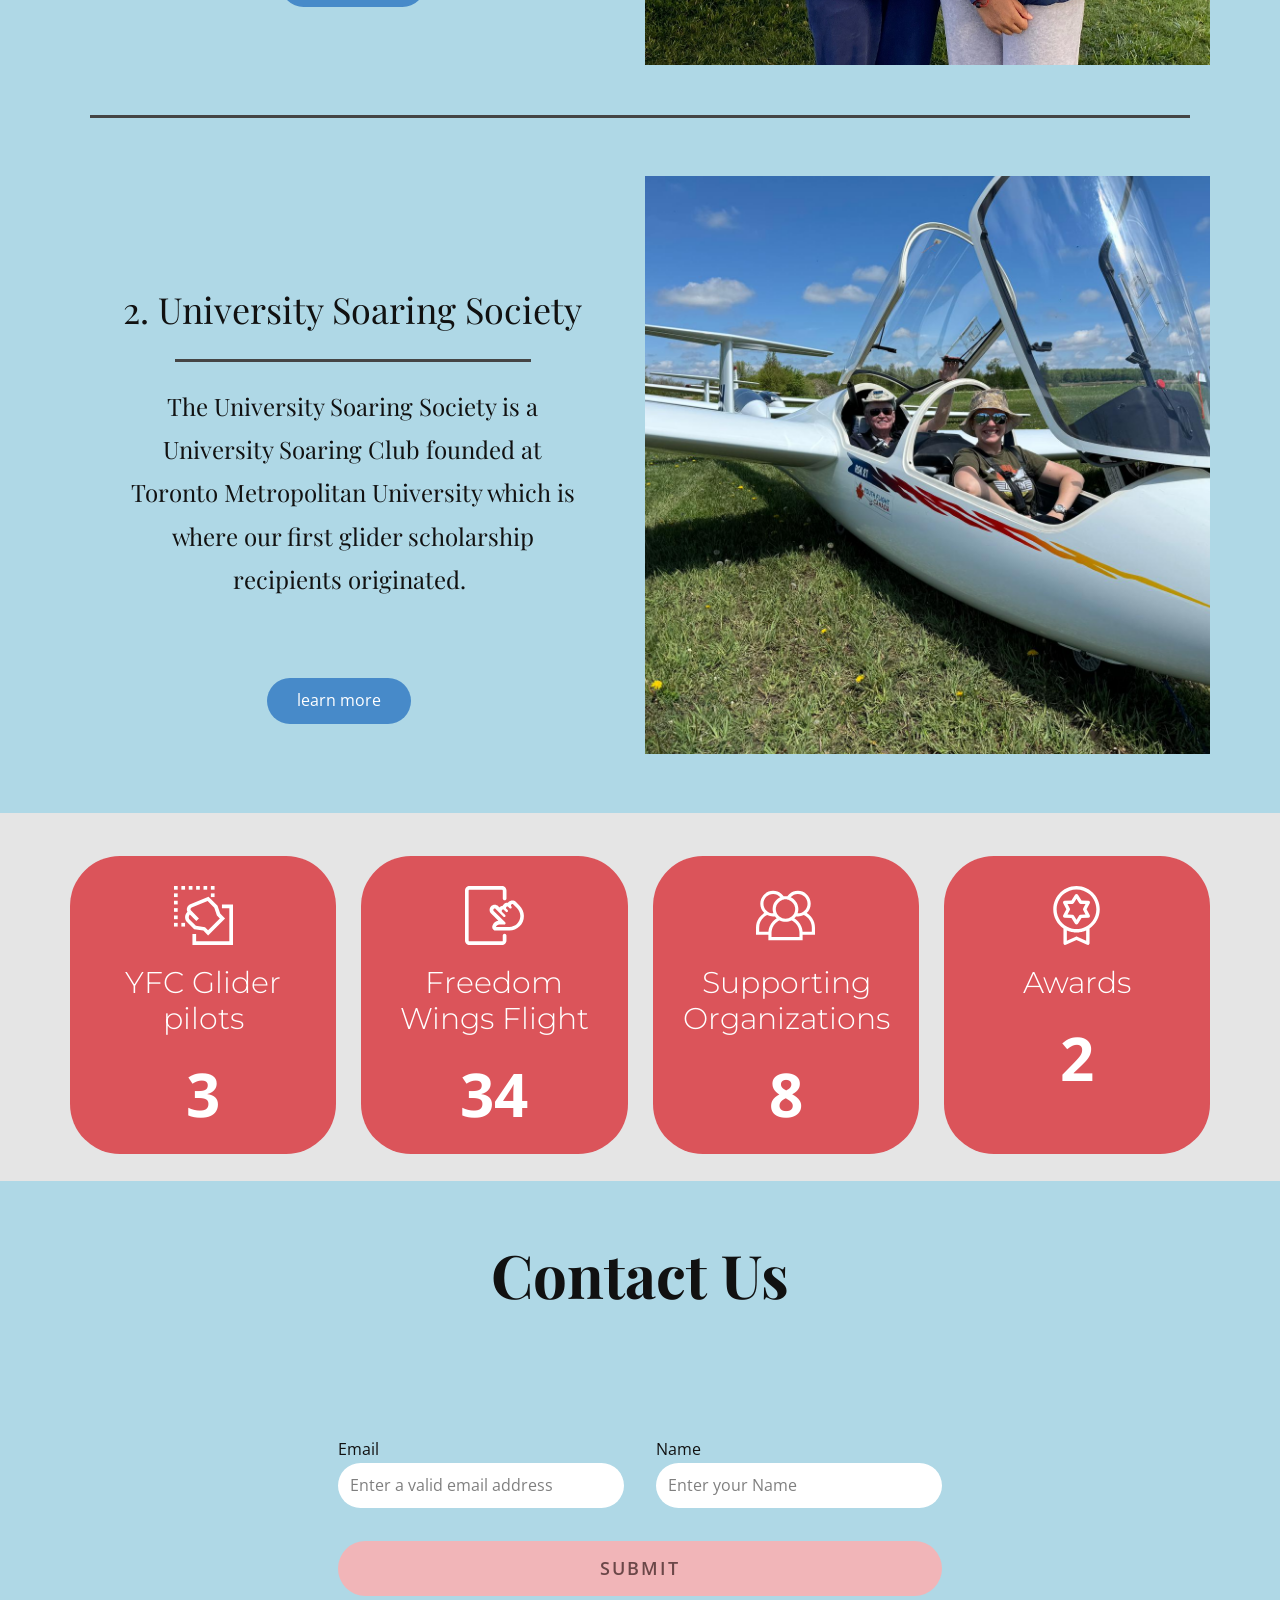
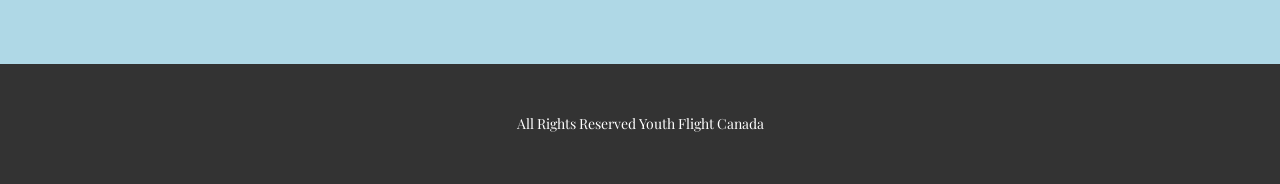
==== commit a44b5f62: "push changes from doc" ====
--- a/index.html
+++ b/index.html
@@ -96,14 +96,16 @@
         <img class="u-image u-image-round u-radius u-image-2" src="images/WhatsAppImage2024-05-21aS20.29.07.jpeg" alt="" data-image-width="1600" data-image-height="1200">
         <p class="u-align-center u-text u-text-default u-text-2"> For more than 20 years, YFC has focused on granting scholarships to offset the high cost of entering aviation, encouraging training for young pilots, 16 - 25 years of age and full-time students, and focused on glider training. <br>
         </p>
-        <a href="#" class="u-active-palette-2-light-1 u-align-center u-border-none u-btn u-btn-round u-button-style u-hover-palette-2-light-1 u-palette-2-light-2 u-radius u-text-hover-custom-color-1 u-text-palette-2-dark-1 u-btn-1">Learn more </a>
+        <a href="About-Us.html" class="u-active-palette-2-light-1 u-align-center u-border-none u-btn u-btn-round u-button-style u-hover-palette-2-light-1 u-palette-2-light-2 u-radius u-text-hover-custom-color-1 u-text-palette-2-dark-1 u-btn-1">Learn more </a>
       </div>
     </section>
     <section class="u-clearfix u-custom-color-1 u-section-3" id="carousel_c524">
       <div class="u-clearfix u-sheet u-sheet-1">
         <h2 class="u-text u-text-1" data-animation-name="customAnimationIn" data-animation-duration="1500">- Toronto Soaring &amp; Youth Flight Canada -&nbsp;&nbsp;</h2>
         <img class="u-image u-image-round u-radius u-image-1" src="images/May11-2014-1.png" alt="" data-image-width="680" data-image-height="510">
-        <p class="u-align-center u-text u-text-2"> YFC enjoys a strategic partnership with Toronto Soaring Club, which has the airfield, the tow plane, and the instructors; TSC welcomes them into the fellowship of the aviation fraternity.<br>
+        <p class="u-align-center u-text u-text-2"><b>
+            <span style="font-weight: 400;">YFC has a strategic partnership with Toronto Soaring Club, which hosts an airfield, tow plane, and many dedicated instructors; TSC welcomes them into the fellowship of the aviation fraternity.</span>
+            <br></b>
         </p>
       </div>
     </section>
@@ -151,7 +153,11 @@
                 <div class="u-container-layout u-container-layout-1">
                   <p class="u-align-center u-custom-font u-heading-font u-text u-text-2">1. Toronto Soaring Club</p>
                   <div class="u-border-3 u-border-grey-dark-1 u-line u-line-horizontal u-line-1"></div>
-                  <p class="u-align-center u-custom-font u-heading-font u-text u-text-3">Toronto Soaring club allows us the resources to continue to fund our mission in supporting and inspiring youth in aviation.&nbsp;</p>
+                  <p class="u-align-center u-custom-font u-heading-font u-text u-text-3"><b>
+                      <span style="font-weight: 400;">Toronto Soaring Club provides YFC with critical resources required to continue to fund our mission in supporting and in<span style="font-weight: 400;">spiring youth in aviation.</span>
+                      </span>
+                      <span style="font-weight: 400;"></span></b>
+                  </p>
                   <a href="#" class="u-align-center u-btn u-btn-round u-button-style u-radius-50 u-btn-1">learn more</a>
                 </div>
               </div>
@@ -169,7 +175,10 @@
                 <div class="u-container-layout u-container-layout-3">
                   <p class="u-align-center u-custom-font u-heading-font u-text u-text-4">2. University Soaring Society</p>
                   <div class="u-border-3 u-border-grey-dark-1 u-line u-line-horizontal u-line-3"></div>
-                  <p class="u-align-center u-custom-font u-heading-font u-text u-text-5">University Soaring Society is a University Soaring Club founded at Toronto Metropolitan University which is where our first batch of glider scholarship recipients come from.&nbsp;</p>
+                  <p class="u-align-center u-custom-font u-heading-font u-text u-text-5"><b>
+                      <span style="font-weight: 400;">The University Soaring Society is a University Soaring Club founded at Toronto Metropolitan University which is where our first glider scholarship recipients originated.&nbsp;</span>
+                      <br></b>&nbsp;
+                  </p>
                   <a href="#" class="u-align-center u-btn u-btn-round u-button-style u-radius-50 u-btn-2">learn more</a>
                 </div>
               </div>
--- a/nicepage.css
+++ b/nicepage.css
@@ -43852,11 +43852,14 @@
 }
 @media (max-width: 575px) {
   .u-footer .u-sheet-1 {
-    min-height: 36px;
+    min-height: 107px;
   }
 
   .u-footer .u-text-1 {
-    width: 340px;
+    width: auto;
+    margin-top: 32px;
+    margin-left: 0;
+    margin-right: 0;
   }
 }
 
